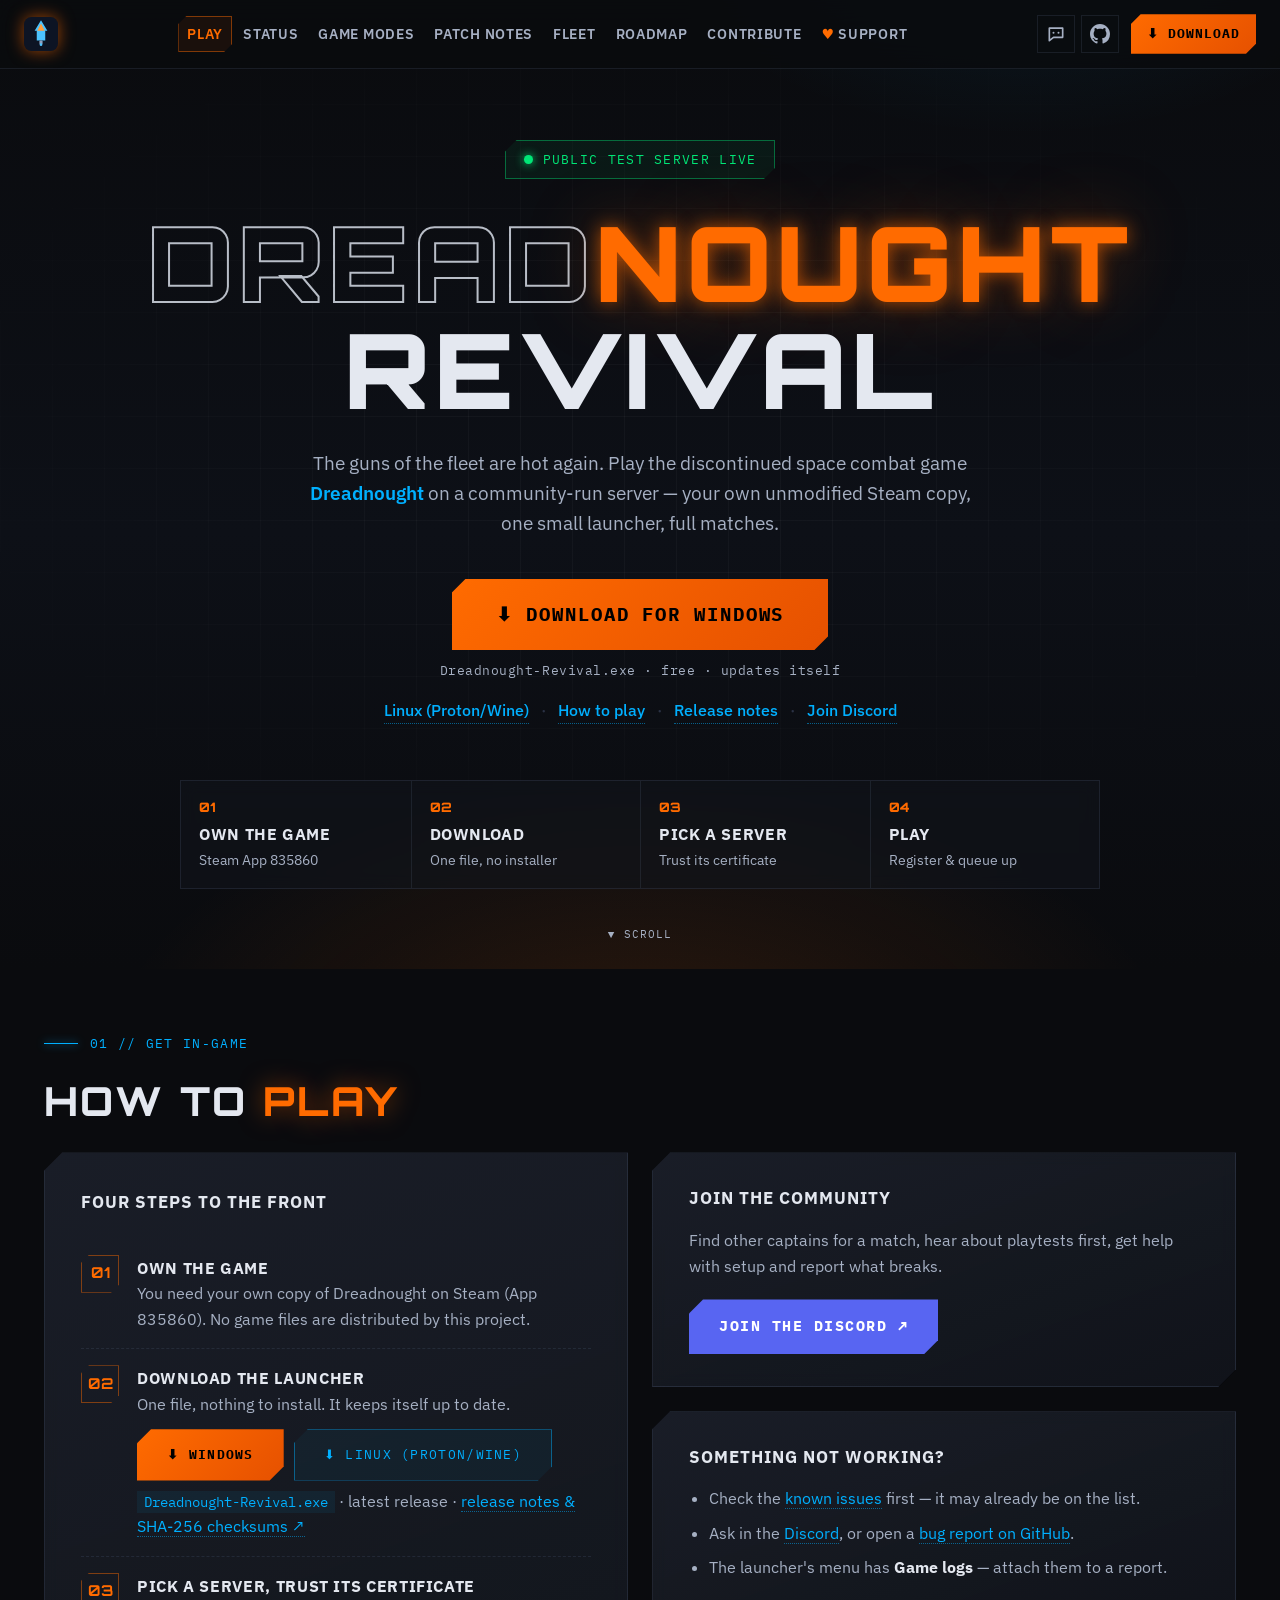
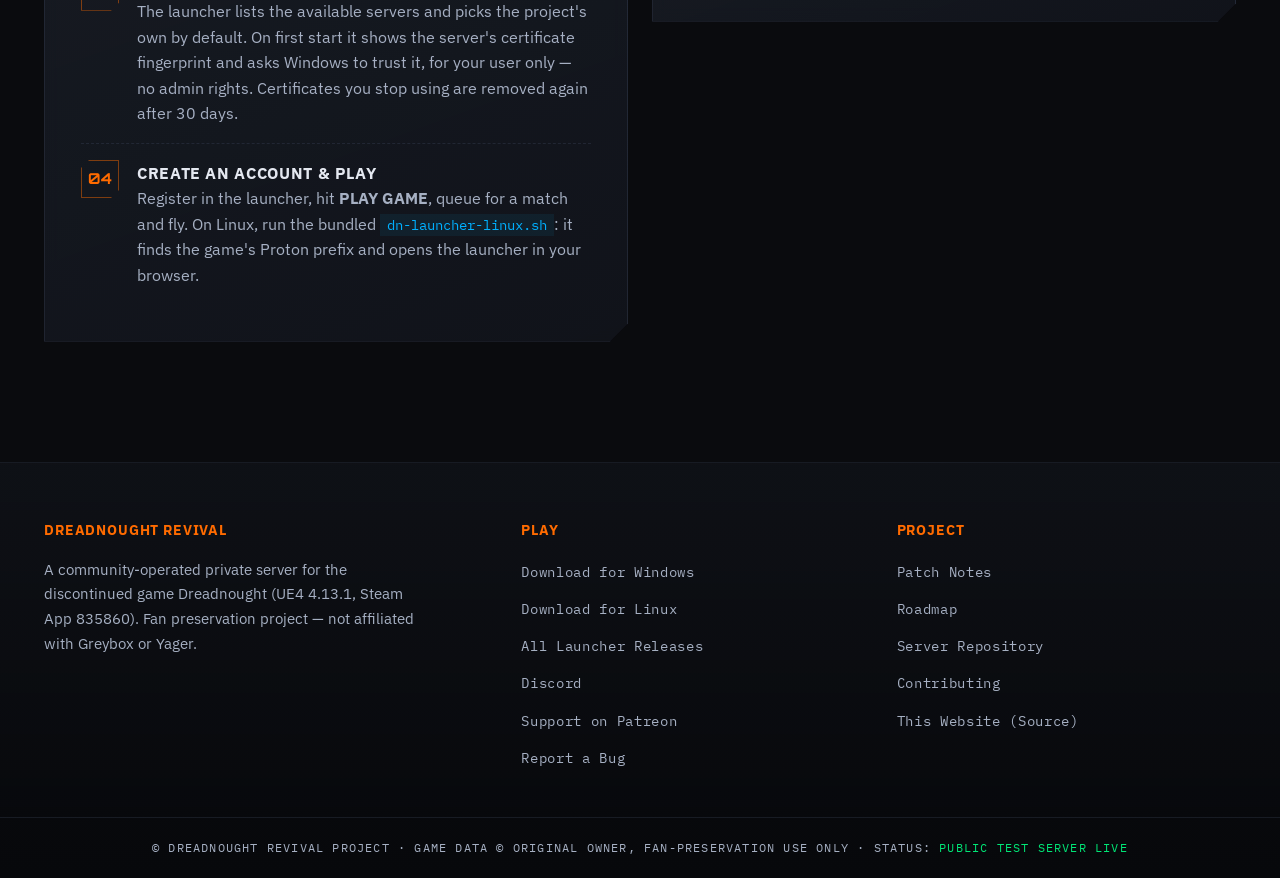
==== index.html @ bfae4d42 "discord.gg/dreadnought; support tab with the patreon link - every discord link (header, hero, play, " ====
<!DOCTYPE html>
<html lang="en">
<head>
<meta charset="UTF-8">
<meta name="viewport" content="width=device-width, initial-scale=1.0">
<title>DREADNOUGHT REVIVAL — Community Private Server</title>
<meta name="description" content="A community-operated private server reviving Dreadnought (UE4, Steam 835860). Unmodified client, emulated backend, full matches in six game modes.">
<meta property="og:title" content="Dreadnought Revival — Community Private Server">
<meta property="og:description" content="Play the discontinued space-combat game Dreadnought again on a community-run private server. Unmodified client, server-side emulation, one launcher.">
<meta property="og:type" content="website">
<meta property="og:image" content="assets/og-image.png">
<meta name="twitter:card" content="summary_large_image">
<link rel="icon" type="image/svg+xml" href="assets/favicon.svg">
<link rel="preconnect" href="https://fonts.googleapis.com">
<link rel="preconnect" href="https://fonts.gstatic.com" crossorigin>
<link href="https://fonts.googleapis.com/css2?family=Orbitron:wght@700;800;900&amp;family=IBM+Plex+Sans:ital,wght@0,400;0,500;0,600;0,700;1,400&amp;family=IBM+Plex+Mono:wght@400;500;600&amp;display=swap" rel="stylesheet">
<link rel="stylesheet" href="styles.css">
<noscript>
<style>
  #panels section[hidden]{display:block}
  .reveal{opacity:1;transform:none}
</style>
</noscript>
</head>
<body>
<a class="skip-link" href="#main">Skip to content</a>
<div class="glow-orb a" aria-hidden="true"></div>
<div class="glow-orb b" aria-hidden="true"></div>

<header id="site-header">
  <nav class="nav" aria-label="Primary">
    <a class="brand" href="#top">
      <img src="assets/logo.svg" alt="Dreadnought Revival logo">
      <span>DREAD<em>NOUGHT</em> // REVIVAL</span>
    </a>
    <button class="burger" id="burger" type="button" aria-label="Toggle menu" aria-expanded="false" aria-controls="nav-links"><span class="burger-ico" aria-hidden="true">☰</span> Menu</button>
    <ul class="nav-links" id="nav-links" role="tablist" aria-label="Site sections">
      <li role="presentation"><button class="tab" type="button" role="tab" id="tab-play" data-panel="play" aria-controls="play" aria-selected="true">Play</button></li>
      <li role="presentation"><button class="tab" type="button" role="tab" id="tab-status" data-panel="status" aria-controls="status" aria-selected="false" tabindex="-1">Status</button></li>
      <li role="presentation"><button class="tab" type="button" role="tab" id="tab-modes" data-panel="modes" aria-controls="modes" aria-selected="false" tabindex="-1">Game Modes</button></li>
      <li role="presentation"><button class="tab" type="button" role="tab" id="tab-patch-notes" data-panel="patch-notes" aria-controls="patch-notes" aria-selected="false" tabindex="-1">Patch Notes</button></li>
      <li role="presentation"><button class="tab" type="button" role="tab" id="tab-gallery" data-panel="gallery" aria-controls="gallery" aria-selected="false" tabindex="-1">Fleet</button></li>
      <li role="presentation"><button class="tab" type="button" role="tab" id="tab-roadmap" data-panel="roadmap" aria-controls="roadmap" aria-selected="false" tabindex="-1">Roadmap</button></li>
      <li role="presentation"><button class="tab" type="button" role="tab" id="tab-contribute" data-panel="contribute" aria-controls="contribute" aria-selected="false" tabindex="-1">Contribute</button></li>
      <li role="presentation"><button class="tab tab-support" type="button" role="tab" id="tab-support" data-panel="support" aria-controls="support" aria-selected="false" tabindex="-1"><span aria-hidden="true">♥</span> Support</button></li>
    </ul>
    <div class="nav-actions">
      <a class="nav-icon" href="https://discord.gg/dreadnought" target="_blank" rel="noopener" aria-label="Join the Discord" title="Discord"><svg viewBox="0 0 24 24" width="20" height="20" aria-hidden="true" focusable="false"><path fill="none" stroke="currentColor" stroke-width="2" stroke-linejoin="round" d="M4 5h16v11H9l-5 4z"/><circle cx="9" cy="10.5" r="1.2" fill="currentColor"/><circle cx="15" cy="10.5" r="1.2" fill="currentColor"/></svg></a>
      <a class="nav-icon" href="https://github.com/Dreadnought-Revival" target="_blank" rel="noopener" aria-label="GitHub organization" title="GitHub"><svg viewBox="0 0 16 16" width="20" height="20" aria-hidden="true" focusable="false"><path fill="currentColor" d="M8 0C3.58 0 0 3.58 0 8c0 3.54 2.29 6.53 5.47 7.59.4.07.55-.17.55-.38 0-.19-.01-.82-.01-1.49-2.01.37-2.53-.49-2.69-.94-.09-.23-.48-.94-.82-1.13-.28-.15-.68-.52-.01-.53.63-.01 1.08.58 1.23.82.72 1.21 1.87.87 2.33.66.07-.52.28-.87.51-1.07-1.78-.2-3.64-.89-3.64-3.95 0-.87.31-1.59.82-2.15-.08-.2-.36-1.02.08-2.12 0 0 .67-.21 2.2.82.64-.18 1.32-.27 2-.27.68 0 1.36.09 2 .27 1.53-1.04 2.2-.82 2.2-.82.44 1.1.16 1.92.08 2.12.51.56.82 1.27.82 2.15 0 3.07-1.87 3.75-3.65 3.95.29.25.54.73.54 1.48 0 1.07-.01 1.93-.01 2.2 0 .21.15.46.55.38A8.013 8.013 0 0016 8c0-4.42-3.58-8-8-8z"/></svg></a>
      <a class="nav-cta" href="https://github.com/Dreadnought-Revival/Dreadnought-Revival-Launcher/releases/latest/download/Dreadnought-Revival.exe">⬇ Download</a>
    </div>
  </nav>
</header>

<main id="main">

  <!-- ============ HERO ============ -->
  <section class="hero" id="top">
    <div class="hero-bg" aria-hidden="true"></div>
    <img class="hero-ship" src="assets/market-images/UI_DreadnoughtM_Morningstar.png" alt="" aria-hidden="true">
    <div class="status-badge online" id="status-badge"><span class="pulse-dot" aria-hidden="true"></span> <span id="status-text">Public Test Server Live</span></div>
    <h1><span class="hollow">DREAD</span><span class="amber">NOUGHT</span><br>REVIVAL</h1>
    <p class="tagline">The guns of the fleet are hot again. Play the discontinued space combat game <b>Dreadnought</b> on a community-run server — your own unmodified Steam copy, one small launcher, full matches.</p>
    <div class="hero-cta">
      <a class="btn btn-primary btn-xl" href="https://github.com/Dreadnought-Revival/Dreadnought-Revival-Launcher/releases/latest/download/Dreadnought-Revival.exe">⬇ Download for Windows</a>
      <p class="hero-cta-meta">Dreadnought-Revival.exe · free · updates itself</p>
      <p class="hero-links">
        <a href="https://github.com/Dreadnought-Revival/Dreadnought-Revival-Launcher/releases/latest/download/Dreadnought-Revival-linux.tar.gz">Linux (Proton/Wine)</a><span aria-hidden="true">·</span>
        <a href="#play">How to play</a><span aria-hidden="true">·</span>
        <a href="https://github.com/Dreadnought-Revival/Dreadnought-Revival-Launcher/releases/latest" target="_blank" rel="noopener">Release notes</a><span aria-hidden="true">·</span>
        <a href="https://discord.gg/dreadnought" target="_blank" rel="noopener">Join Discord</a>
      </p>
    </div>
    <ol class="hero-steps" aria-label="How to get in-game">
      <li><a href="#play"><span class="n">01</span><span class="t">Own the game</span><span class="d">Steam App 835860</span></a></li>
      <li><a href="#play"><span class="n">02</span><span class="t">Download</span><span class="d">One file, no installer</span></a></li>
      <li><a href="#play"><span class="n">03</span><span class="t">Pick a server</span><span class="d">Trust its certificate</span></a></li>
      <li><a href="#play"><span class="n">04</span><span class="t">Play</span><span class="d">Register &amp; queue up</span></a></li>
    </ol>
    <div class="scroll-hint" aria-hidden="true">▼ SCROLL</div>
  </section>

  <div id="panels">

  <!-- ============ GET IN-GAME ============ -->
  <section id="play" role="tabpanel" aria-labelledby="tab-play">
    <p class="sec-tag reveal">01 // Get In-Game</p>
    <h2 class="reveal">How to <em>Play</em></h2>
    <div class="community-grid">
      <div class="panel steps reveal">
        <h3>Four Steps to the Front</h3>
        <div class="step">
          <div class="n">01</div>
          <div><h4>Own the game</h4><p>You need your own copy of Dreadnought on Steam (App 835860). No game files are distributed by this project.</p></div>
        </div>
        <div class="step">
          <div class="n">02</div>
          <div><h4>Download the launcher</h4>
            <p>One file, nothing to install. It keeps itself up to date.</p>
            <div class="dl-row">
              <a class="btn btn-primary" href="https://github.com/Dreadnought-Revival/Dreadnought-Revival-Launcher/releases/latest/download/Dreadnought-Revival.exe">⬇ Windows</a>
              <a class="btn btn-ghost" href="https://github.com/Dreadnought-Revival/Dreadnought-Revival-Launcher/releases/latest/download/Dreadnought-Revival-linux.tar.gz">⬇ Linux (Proton/Wine)</a>
            </div>
            <p class="dl-meta"><code>Dreadnought-Revival.exe</code> · latest release · <a href="https://github.com/Dreadnought-Revival/Dreadnought-Revival-Launcher/releases/latest" target="_blank" rel="noopener">release notes &amp; SHA-256 checksums ↗</a></p>
          </div>
        </div>
        <div class="step">
          <div class="n">03</div>
          <div><h4>Pick a server, trust its certificate</h4><p>The launcher lists the available servers and picks the project's own by default. On first start it shows the server's certificate fingerprint and asks Windows to trust it, for your user only — no admin rights. Certificates you stop using are removed again after 30 days.</p></div>
        </div>
        <div class="step">
          <div class="n">04</div>
          <div><h4>Create an account &amp; play</h4><p>Register in the launcher, hit <strong>PLAY GAME</strong>, queue for a match and fly. On Linux, run the bundled <code>dn-launcher-linux.sh</code>: it finds the game's Proton prefix and opens the launcher in your browser.</p></div>
        </div>
      </div>
      <div class="side-stack">
        <div class="panel discord-card reveal">
          <h3>Join the Community</h3>
          <p>Find other captains for a match, hear about playtests first, get help with setup and report what breaks.</p>
          <a class="btn btn-discord" href="https://discord.gg/dreadnought" target="_blank" rel="noopener">Join the Discord ↗</a>
        </div>
        <div class="panel help-card reveal">
          <h3>Something Not Working?</h3>
          <ul>
            <li>Check the <a href="#patch-notes">known issues</a> first — it may already be on the list.</li>
            <li>Ask in the <a href="https://discord.gg/dreadnought" target="_blank" rel="noopener">Discord</a>, or open a <a href="https://github.com/Dreadnought-Revival/Dreadnought-Revival-server/issues" target="_blank" rel="noopener">bug report on GitHub</a>.</li>
            <li>The launcher's menu has <strong>Game logs</strong> — attach them to a report.</li>
          </ul>
        </div>
      </div>
    </div>
  </section>

  <!-- ============ SERVER STATUS ============ -->
  <section id="status" role="tabpanel" aria-labelledby="tab-status" hidden>
    <p class="sec-tag reveal">02 // Server Status</p>
    <h2 class="reveal">What Works <em>Today</em></h2>
    <div class="status-stats reveal" aria-label="Project stats">
      <div><div class="num">7</div><div class="lbl">Backend Services</div></div>
      <div><div class="num">0</div><div class="lbl">Client Mods Required</div></div>
      <div><div class="num">6</div><div class="lbl">Game Modes Live</div></div>
      <div><div class="num">1</div><div class="lbl">Launcher Install</div></div>
    </div>
    <div class="briefing-grid">
      <div class="panel briefing-main reveal">
        <p><strong>Dreadnought</strong> was a massive-scale space combat game — dreadnoughts, cruisers and fighters clashing across open maps — shut down with its publisher. This project is a fan-led revival: a <strong>community-operated private server</strong> that runs the <strong>completely unmodified game client</strong> against our own backend.</p>
        <p>Everything is emulated server-side — login, hangar, inventory, market, tech tree, loadouts, contracts, career progression and matchmaking. The only thing a player installs is a <strong>replacement launcher</strong> that signs them into a server, trusts its certificate and starts the game. No game files are modified, and no game code or assets are distributed here.</p>
        <p>Matches are played on battle servers the backend starts on demand: the original game executable run headless under Wine, one process per match, on UDP 7777–7877. Anyone can run the whole stack and list their server in the launcher.</p>
        <div class="mono-line">&gt; objective: preserve a piece of online-game history — playable, forever.</div>
        <p class="disclaimer">Fan-run project, not affiliated with Greybox or Yager. Dreadnought and all related assets belong to their respective owners. You need your own copy of the game client (Steam App 835860).</p>
      </div>
      <div class="panel briefing-side reveal">
        <h3>Ship Systems Status</h3>
        <div class="kv"><span class="k">LOGIN / ACCOUNTS</span><span class="v ok">OPERATIONAL</span></div>
        <div class="kv"><span class="k">HANGAR &amp; FLEETS</span><span class="v ok">OPERATIONAL</span></div>
        <div class="kv"><span class="k">MARKET &amp; COSMETICS</span><span class="v ok">OPERATIONAL</span></div>
        <div class="kv"><span class="k">TECH TREE</span><span class="v ok">OPERATIONAL</span></div>
        <div class="kv"><span class="k">DAILY CONTRACTS</span><span class="v ok">OPERATIONAL</span></div>
        <div class="kv"><span class="k">MATCHMAKING</span><span class="v ok">OPERATIONAL</span></div>
        <div class="kv"><span class="k">MATCHES &amp; LOADOUTS</span><span class="v ok">OPERATIONAL</span></div>
        <div class="kv"><span class="k">SCORES &amp; VICTORY SCREEN</span><span class="v ok">OPERATIONAL</span></div>
        <div class="kv"><span class="k">MATCH REWARDS</span><span class="v wip">PROVISIONAL</span></div>
        <div class="kv"><span class="k">CAREER GOALS</span><span class="v wip">PROVISIONAL</span></div>
        <div class="kv"><span class="k">HAVOC (PvE)</span><span class="v wip">EXPERIMENTAL</span></div>
        <p class="kv-note">Provisional: the system works, but its numbers (reward amounts, goal targets, research and purchase costs) are placeholders until the original values are recovered.</p>
      </div>
    </div>
    <h3 class="modes-head reveal">Key Systems</h3>
    <div class="feature-grid">
      <article class="panel feature reveal">
        <div class="ico">◈</div>
        <h3>Emulated Backend</h3>
        <p>Seven Go services stand in for the original backend: a TLS gateway, accounts, profiles, the server browser, the matchmaking brain (hangar, market, tech tree, contracts, the game's own binary protocol) and the control plane that runs the battle servers.</p>
        <span class="tag">Live</span>
      </article>
      <article class="panel feature reveal">
        <div class="ico">⬡</div>
        <h3>Unmodified Client</h3>
        <p>Players run the original Steam build untouched. The launcher signs in, shows the server's certificate fingerprint before trusting it, and starts the game pointed at the chosen server.</p>
        <span class="tag">Live</span>
      </article>
      <article class="panel feature reveal">
        <div class="ico">⚙</div>
        <h3>Full Meta Layer</h3>
        <p>Hangar, fleets, inventory, the market with coatings, decals and emblems, the tech tree (research, then buy), ship and captain customisation, daily contracts, career goals, statistics and the daily login bonus.</p>
        <span class="tag">Live</span>
      </article>
      <article class="panel feature reveal">
        <div class="ico">✦</div>
        <h3>Complete Matches</h3>
        <p>Orbit drop, your own fitted loadout on any tier, bots in the Proving Grounds, live scores, the victory screen and a rewards page at the end. A server-side mod fills in what the original backend used to feed the battle server.</p>
        <span class="tag">Live</span>
      </article>
      <article class="panel feature reveal">
        <div class="ico">♜</div>
        <h3>Matchmaking That Fits</h3>
        <p>Matches size themselves to who is online: a lone player launches at once, players who are around land in the same match (up to ten by default).</p>
        <span class="tag">Live</span>
      </article>
      <article class="panel feature reveal">
        <div class="ico">⬢</div>
        <h3>Fair Play Checks</h3>
        <p>Battle servers measure ship speed and damage dealt on their own and compare them with what each match reports, so a tampered result is flagged for the operators.</p>
        <span class="tag cyan">New</span>
      </article>
    </div>
  </section>

  <!-- ============ GAME MODES ============ -->
  <section id="modes" role="tabpanel" aria-labelledby="tab-modes" hidden>
    <p class="sec-tag reveal">03 // Game Modes</p>
    <h2 class="reveal">Pick Your <em>Fight</em></h2>
    <p class="sec-lead reveal">Every mode below plays a full match on the public test server — orbit drop, your own fitted ships, scores and the victory screen. Matches size themselves to who is queued.</p>
    <ul class="mode-list">
      <li class="panel reveal"><b>Team Deathmatch</b><span>Start in fighters, unlock bigger ships as you score. Turbo TDM variant included.</span></li>
      <li class="panel reveal"><b>Team Elimination</b><span>Best of three rounds; a lost ship sends you back out in a fighter.</span></li>
      <li class="panel reveal"><b>Conquest</b><span>Capture points and claim territory, played by the original rules.</span></li>
      <li class="panel reveal"><b>Onslaught</b><span>Destroy the enemy command ship, with its abilities working.</span></li>
      <li class="panel reveal"><b>Ceres Awakens</b><span>Team fight over tech caches that buff their collector.</span></li>
      <li class="panel reveal"><b>Proving Grounds</b><span>Practice against bots, with your own loadout.</span></li>
      <li class="panel reveal exp"><b>Havoc <em>experimental</em></b><span>PvE wave defence, rebuilt from the game's own rules. Not on every server.</span></li>
    </ul>
  </section>

  <!-- ============ PATCH NOTES ============ -->
  <section id="patch-notes" role="tabpanel" aria-labelledby="tab-patch-notes" hidden>
    <p class="sec-tag reveal">04 // Patch Notes</p>
    <h2 class="reveal">Patch <em>Notes</em></h2>
    <p class="sec-lead reveal">What plays differently after each server and launcher update. Newest first.</p>
    <aside class="panel known-issues reveal" aria-labelledby="known-issues-h">
      <h3 id="known-issues-h">Known Issues <span>// please report anything else</span></h3>
      <ul>
        <li><b>Placeholder numbers.</b> Match reward amounts, career goal targets and research/purchase costs are stand-ins until the original values are found.</li>
        <li><b>Havoc</b> (wave defence) is experimental and is not offered on every server.</li>
        <li><b>Custom games:</b> lobby rooms work, but starting a match from one is not built yet.</li>
        <li><b>Empty ship list after joining</b> happens on a small share of joins — leave and queue again.</li>
      </ul>
      <p>Found something else? Tell us in the <a href="https://discord.gg/dreadnought" target="_blank" rel="noopener">Discord</a> or open a <a href="https://github.com/Dreadnought-Revival/Dreadnought-Revival-server/issues" target="_blank" rel="noopener">GitHub issue</a>.</p>
    </aside>
    <div id="patch-notes-list" class="patch-notes">
      <p class="patch-fallback reveal">Loading patch notes…</p>
    </div>
    <noscript><p class="patch-fallback">Patch notes require JavaScript — or read the commit history directly on GitHub.</p></noscript>
  </section>

  <!-- ============ FLEET GALLERY ============ -->
  <section id="gallery" role="tabpanel" aria-labelledby="tab-gallery" hidden>
    <p class="sec-tag reveal">05 // Fleet Gallery</p>
    <h2 class="reveal">Ships of the <em>Line</em></h2>
    <p class="sec-lead reveal">Real in-game ship art from the project's extracted game data — 31 hulls across five classes. Click any ship to inspect it.</p>
      <h3 class="gallery-group">DREADNOUGHTS <span class="cnt">// CAPITALS OF THE LINE · 6 HULLS</span></h3>
      <div class="gallery-grid">
      <figure class="panel ship-card reveal" data-name="Morningstar" data-cls="Dreadnought · T5" tabindex="0" role="button" aria-label="Inspect Morningstar dreadnought">
        <img src="assets/market-images/UI_DreadnoughtM_Morningstar.png" alt="Dreadnought-class ship Morningstar" loading="lazy">
        <figcaption class="meta"><span class="name">Morningstar</span><span class="cls dread">Dreadnought</span></figcaption>
      </figure>
      <figure class="panel ship-card reveal" data-name="Leviathan" data-cls="Dreadnought · Legendary" tabindex="0" role="button" aria-label="Inspect Leviathan dreadnought">
        <img src="assets/market-images/UI_DreadnoughtL_Leviathan.png" alt="Dreadnought-class ship Leviathan" loading="lazy">
        <figcaption class="meta"><span class="name">Leviathan</span><span class="cls dread">Dreadnought</span></figcaption>
      </figure>
      <figure class="panel ship-card reveal" data-name="Trident" data-cls="Dreadnought · Heavy" tabindex="0" role="button" aria-label="Inspect Trident dreadnought">
        <img src="assets/market-images/UI_DreadnoughtH_Trident.png" alt="Dreadnought-class ship Trident" loading="lazy">
        <figcaption class="meta"><span class="name">Trident</span><span class="cls dread">Dreadnought</span></figcaption>
      </figure>
      <figure class="panel ship-card reveal" data-name="Dragon" data-cls="Dreadnought · Legendary" tabindex="0" role="button" aria-label="Inspect Dragon dreadnought">
        <img src="assets/market-images/UI_DreadnoughtL_Dragon.png" alt="Dreadnought-class ship Dragon" loading="lazy">
        <figcaption class="meta"><span class="name">Dragon</span><span class="cls dread">Dreadnought</span></figcaption>
      </figure>
      <figure class="panel ship-card reveal" data-name="Mad King" data-cls="Dreadnought · Legendary" tabindex="0" role="button" aria-label="Inspect Mad King dreadnought">
        <img src="assets/market-images/UI_DreadnoughtL_MadKing.png" alt="Dreadnought-class ship Mad King" loading="lazy">
        <figcaption class="meta"><span class="name">Mad King</span><span class="cls dread">Dreadnought</span></figcaption>
      </figure>
      <figure class="panel ship-card reveal" data-name="Zilant" data-cls="Dreadnought · Medium" tabindex="0" role="button" aria-label="Inspect Zilant dreadnought">
        <img src="assets/market-images/UI_DreadnoughtM_Zilant.png" alt="Dreadnought-class ship Zilant" loading="lazy">
        <figcaption class="meta"><span class="name">Zilant</span><span class="cls dread">Dreadnought</span></figcaption>
      </figure>
      </div>
      <h3 class="gallery-group">ASSAULT <span class="cnt">// BRAWLERS &amp; BOARDERS · 7 HULLS</span></h3>
      <div class="gallery-grid">
      <figure class="panel ship-card reveal" data-name="Huscarl" data-cls="Assault · Heavy" tabindex="0" role="button" aria-label="Inspect Huscarl assault">
        <img src="assets/market-images/UI_AssaultH_Huscarl.png" alt="Assault-class ship Huscarl" loading="lazy">
        <figcaption class="meta"><span class="name">Huscarl</span><span class="cls">Assault</span></figcaption>
      </figure>
      <figure class="panel ship-card reveal" data-name="Marzanna" data-cls="Assault · Heavy" tabindex="0" role="button" aria-label="Inspect Marzanna assault">
        <img src="assets/market-images/UI_AssaultH_Marzanna.png" alt="Assault-class ship Marzanna" loading="lazy">
        <figcaption class="meta"><span class="name">Marzanna</span><span class="cls">Assault</span></figcaption>
      </figure>
      <figure class="panel ship-card reveal" data-name="Daggertooth" data-cls="Assault · Legendary" tabindex="0" role="button" aria-label="Inspect Daggertooth assault">
        <img src="assets/market-images/UI_AssaultL_Daggertooth.png" alt="Assault-class ship Daggertooth" loading="lazy">
        <figcaption class="meta"><span class="name">Daggertooth</span><span class="cls">Assault</span></figcaption>
      </figure>
      <figure class="panel ship-card reveal" data-name="Fenrir" data-cls="Assault · Legendary" tabindex="0" role="button" aria-label="Inspect Fenrir assault">
        <img src="assets/market-images/UI_AssaultL_Fenrir.png" alt="Assault-class ship Fenrir" loading="lazy">
        <figcaption class="meta"><span class="name">Fenrir</span><span class="cls">Assault</span></figcaption>
      </figure>
      <figure class="panel ship-card reveal" data-name="Autumn" data-cls="Assault · Medium" tabindex="0" role="button" aria-label="Inspect Autumn assault">
        <img src="assets/market-images/UI_AssaultM_Autumn.png" alt="Assault-class ship Autumn" loading="lazy">
        <figcaption class="meta"><span class="name">Autumn</span><span class="cls">Assault</span></figcaption>
      </figure>
      <figure class="panel ship-card reveal" data-name="Hammerhead" data-cls="Assault · Medium" tabindex="0" role="button" aria-label="Inspect Hammerhead assault">
        <img src="assets/market-images/UI_AssaultM_Hammerhead.png" alt="Assault-class ship Hammerhead" loading="lazy">
        <figcaption class="meta"><span class="name">Hammerhead</span><span class="cls">Assault</span></figcaption>
      </figure>
      <figure class="panel ship-card reveal" data-name="Troy" data-cls="Assault · Medium" tabindex="0" role="button" aria-label="Inspect Troy assault">
        <img src="assets/market-images/UI_AssaultM_Troy.png" alt="Assault-class ship Troy" loading="lazy">
        <figcaption class="meta"><span class="name">Troy</span><span class="cls">Assault</span></figcaption>
      </figure>
      </div>
      <h3 class="gallery-group">SCOUT <span class="cnt">// EYES OF THE FLEET · 5 HULLS</span></h3>
      <div class="gallery-grid">
      <figure class="panel ship-card reveal" data-name="Demeter" data-cls="Scout · Heavy" tabindex="0" role="button" aria-label="Inspect Demeter scout">
        <img src="assets/market-images/UI_ScoutH_Demeter.png" alt="Scout-class ship Demeter" loading="lazy">
        <figcaption class="meta"><span class="name">Demeter</span><span class="cls">Scout</span></figcaption>
      </figure>
      <figure class="panel ship-card reveal" data-name="Hermes" data-cls="Scout · Legendary" tabindex="0" role="button" aria-label="Inspect Hermes scout">
        <img src="assets/market-images/UI_ScoutL_Hermes.png" alt="Scout-class ship Hermes" loading="lazy">
        <figcaption class="meta"><span class="name">Hermes</span><span class="cls">Scout</span></figcaption>
      </figure>
      <figure class="panel ship-card reveal" data-name="Viper" data-cls="Scout · Legendary" tabindex="0" role="button" aria-label="Inspect Viper scout">
        <img src="assets/market-images/UI_ScoutL_Viper.png" alt="Scout-class ship Viper" loading="lazy">
        <figcaption class="meta"><span class="name">Viper</span><span class="cls">Scout</span></figcaption>
      </figure>
      <figure class="panel ship-card reveal" data-name="Outis" data-cls="Scout · Medium" tabindex="0" role="button" aria-label="Inspect Outis scout">
        <img src="assets/market-images/UI_ScoutM_Outis.png" alt="Scout-class ship Outis" loading="lazy">
        <figcaption class="meta"><span class="name">Outis</span><span class="cls">Scout</span></figcaption>
      </figure>
      <figure class="panel ship-card reveal" data-name="Phoenix" data-cls="Scout · Medium" tabindex="0" role="button" aria-label="Inspect Phoenix scout">
        <img src="assets/market-images/UI_ScoutM_Phoenix.png" alt="Scout-class ship Phoenix" loading="lazy">
        <figcaption class="meta"><span class="name">Phoenix</span><span class="cls">Scout</span></figcaption>
      </figure>
      </div>
      <h3 class="gallery-group">SNIPER <span class="cnt">// LONG-RANGE GUNS · 6 HULLS</span></h3>
      <div class="gallery-grid">
      <figure class="panel ship-card reveal" data-name="Kore" data-cls="Sniper · Heavy" tabindex="0" role="button" aria-label="Inspect Kore sniper">
        <img src="assets/market-images/UI_SniperH_Kore.png" alt="Sniper-class ship Kore" loading="lazy">
        <figcaption class="meta"><span class="name">Kore</span><span class="cls">Sniper</span></figcaption>
      </figure>
      <figure class="panel ship-card reveal" data-name="Tunmen" data-cls="Sniper · Heavy" tabindex="0" role="button" aria-label="Inspect Tunmen sniper">
        <img src="assets/market-images/UI_SniperH_Tunmen.png" alt="Sniper-class ship Tunmen" loading="lazy">
        <figcaption class="meta"><span class="name">Tunmen</span><span class="cls">Sniper</span></figcaption>
      </figure>
      <figure class="panel ship-card reveal" data-name="Hasta" data-cls="Sniper · Legendary" tabindex="0" role="button" aria-label="Inspect Hasta sniper">
        <img src="assets/market-images/UI_SniperL_Hasta.png" alt="Sniper-class ship Hasta" loading="lazy">
        <figcaption class="meta"><span class="name">Hasta</span><span class="cls">Sniper</span></figcaption>
      </figure>
      <figure class="panel ship-card reveal" data-name="Silesia" data-cls="Sniper · Legendary" tabindex="0" role="button" aria-label="Inspect Silesia sniper">
        <img src="assets/market-images/UI_SniperL_Silesia.png" alt="Sniper-class ship Silesia" loading="lazy">
        <figcaption class="meta"><span class="name">Silesia</span><span class="cls">Sniper</span></figcaption>
      </figure>
      <figure class="panel ship-card reveal" data-name="Artemis" data-cls="Sniper · Medium" tabindex="0" role="button" aria-label="Inspect Artemis sniper">
        <img src="assets/market-images/UI_SniperM_Artemis.png" alt="Sniper-class ship Artemis" loading="lazy">
        <figcaption class="meta"><span class="name">Artemis</span><span class="cls">Sniper</span></figcaption>
      </figure>
      <figure class="panel ship-card reveal" data-name="Junker" data-cls="Sniper · Medium" tabindex="0" role="button" aria-label="Inspect Junker sniper">
        <img src="assets/market-images/UI_SniperM_Junker.png" alt="Sniper-class ship Junker" loading="lazy">
        <figcaption class="meta"><span class="name">Junker</span><span class="cls">Sniper</span></figcaption>
      </figure>
      </div>
      <h3 class="gallery-group">SUPPORT <span class="cnt">// LOGISTICS &amp; REPAIR · 7 HULLS</span></h3>
      <div class="gallery-grid">
      <figure class="panel ship-card reveal" data-name="Indrik" data-cls="Support · Heavy" tabindex="0" role="button" aria-label="Inspect Indrik support">
        <img src="assets/market-images/UI_SupportH_Indrik.png" alt="Support-class ship Indrik" loading="lazy">
        <figcaption class="meta"><span class="name">Indrik</span><span class="cls">Support</span></figcaption>
      </figure>
      <figure class="panel ship-card reveal" data-name="Kali" data-cls="Support · Heavy" tabindex="0" role="button" aria-label="Inspect Kali support">
        <img src="assets/market-images/UI_SupportH_Kali.png" alt="Support-class ship Kali" loading="lazy">
        <figcaption class="meta"><span class="name">Kali</span><span class="cls">Support</span></figcaption>
      </figure>
      <figure class="panel ship-card reveal" data-name="Hactar" data-cls="Support · Legendary" tabindex="0" role="button" aria-label="Inspect Hactar support">
        <img src="assets/market-images/UI_SupportL_Hactar.png" alt="Support-class ship Hactar" loading="lazy">
        <figcaption class="meta"><span class="name">Hactar</span><span class="cls">Support</span></figcaption>
      </figure>
      <figure class="panel ship-card reveal" data-name="Marauder" data-cls="Support · Legendary" tabindex="0" role="button" aria-label="Inspect Marauder support">
        <img src="assets/market-images/UI_SupportL_Marauder.png" alt="Support-class ship Marauder" loading="lazy">
        <figcaption class="meta"><span class="name">Marauder</span><span class="cls">Support</span></figcaption>
      </figure>
      <figure class="panel ship-card reveal" data-name="Strix" data-cls="Support · Legendary" tabindex="0" role="button" aria-label="Inspect Strix support">
        <img src="assets/market-images/UI_SupportL_Strix.png" alt="Support-class ship Strix" loading="lazy">
        <figcaption class="meta"><span class="name">Strix</span><span class="cls">Support</span></figcaption>
      </figure>
      <figure class="panel ship-card reveal" data-name="Akkoro" data-cls="Support · Medium" tabindex="0" role="button" aria-label="Inspect Akkoro support">
        <img src="assets/market-images/UI_SupportM_Akkoro.png" alt="Support-class ship Akkoro" loading="lazy">
        <figcaption class="meta"><span class="name">Akkoro</span><span class="cls">Support</span></figcaption>
      </figure>
      <figure class="panel ship-card reveal" data-name="Nereid" data-cls="Support · Medium" tabindex="0" role="button" aria-label="Inspect Nereid support">
        <img src="assets/market-images/UI_SupportM_Nereid.png" alt="Support-class ship Nereid" loading="lazy">
        <figcaption class="meta"><span class="name">Nereid</span><span class="cls">Support</span></figcaption>
      </figure>
      </div>

    <p class="gallery-note">// Artwork: extracted from the game's own UI assets — fan-preservation use only. Click a card for full view.</p>
  </section>

  <!-- ============ MISSION TIMELINE ============ -->
  <section id="roadmap" role="tabpanel" aria-labelledby="tab-roadmap" hidden>
    <p class="sec-tag reveal">06 // Mission Timeline</p>
    <h2 class="reveal">The Road <em>Back to War</em></h2>
    <div class="timeline">
      <div class="milestone done reveal">
        <div class="phase">Phase 01 — Complete</div>
        <h3>Client Reverse Engineering</h3>
        <p>Hooked and decoded the UE4 client's binary protocol, catalog and session flows — building on the original Dreadnought Revival Patch SDK. Every server payload is traceable to the client's own tables.</p>
      </div>
      <div class="milestone done reveal">
        <div class="phase">Phase 02 — Complete</div>
        <h3>Backend Emulation</h3>
        <p>Seven Go microservices reimplement the Greybox/Yager backend: registration, profiles, inventory, market, fleets, matchmaking and the Firmament social socket.</p>
      </div>
      <div class="milestone done reveal">
        <div class="phase">Phase 03 — Complete</div>
        <h3>Replacement Launcher</h3>
        <p>Dreadnought-Revival.exe (Windows, WebView2) plus a Linux/Proton script: sign-in, a server list to pick from, certificate install without admin rights, news tiles, versioned releases with one-click self-update, and Play into the unmodified game.</p>
      </div>
      <div class="milestone done reveal">
        <div class="phase">Phase 04 — Complete</div>
        <h3>Dedicated Battle Servers</h3>
        <p>dn-dedicated starts a headless Wine battle server per match from a UDP port pool (7777–7877), waits until it is ready, and cleans up idle ones. The battle-server mod supplies what the host never received: player loadouts, scoring, bots and the end-of-match screens.</p>
      </div>
      <div class="milestone active reveal">
        <div class="phase">Phase 05 — In Progress</div>
        <h3>Public Playtests</h3>
        <p>Full matches in Team Deathmatch, Team Elimination, Conquest, Onslaught, Ceres Awakens and the Proving Grounds, with scores, rewards, contracts, ship XP and fair-play checks. Havoc and custom games are still being built.</p>
      </div>
      <div class="milestone reveal">
        <div class="phase">Phase 06 — Queued</div>
        <h3>The Original Numbers</h3>
        <p>Replace the placeholder values with the real ones — match reward tables, career goals, research and purchase costs — from archives, wiki snapshots and gameplay footage. If you have screenshots or videos of these screens, they help.</p>
      </div>
    </div>
  </section>

  <!-- ============ CONTRIBUTE ============ -->
  <section id="contribute" role="tabpanel" aria-labelledby="tab-contribute" hidden>
    <p class="sec-tag reveal">07 // Contribute</p>
    <h2 class="reveal">Developers &amp; <em>Operators</em></h2>
    <div class="community-grid">
      <div class="panel contribute reveal">
        <h3>Help Build It</h3>
        <p>This is a server for a client we cannot change — <strong>never invent data</strong>: everything the server sends must be traceable to the client's own tables or binary. Read the client's parsers before forming a theory.</p>
        <ul>
          <li>Read the <a href="https://github.com/Dreadnought-Revival/Dreadnought-Revival-server/blob/main/CONTRIBUTING.md" target="_blank" rel="noopener">contributing guide</a> and the client-data docs in the <a href="https://github.com/Dreadnought-Revival/Dreadnought-Revival-server" target="_blank" rel="noopener">server repository</a>.</li>
          <li>It's a Go workspace (Go 1.24+) of independent modules — build and test inside each one: <code>cd mmogbrain &amp;&amp; go test ./...</code>.</li>
          <li>Run the stack locally: <code>bash scripts/setup.sh</code> then <code>bash scripts/start-services.sh</code>.</li>
          <li>Open issues for bugs, PRs for fixes — see open work in <a href="https://github.com/Dreadnought-Revival/Dreadnought-Revival-server/issues" target="_blank" rel="noopener">server issues</a>; site fixes go through <a href="https://github.com/Dreadnought-Revival/Dreadnought-Revival-Page/pulls" target="_blank" rel="noopener">pull requests on this repo</a>.</li>
          <li>Running a community server? List it in the launcher with a pull request to <a href="https://github.com/Dreadnought-Revival/Dreadnought-Revival-Launcher/blob/main/serverlist.yaml" target="_blank" rel="noopener">serverlist.yaml</a>.</li>
        </ul>
        <p>Testers and bug reporters keep the servers alive — every playtest report matters.</p>
        <div class="btn-row"><a class="btn btn-primary" href="https://github.com/Dreadnought-Revival" target="_blank" rel="noopener">Open the Organization ↗</a><a class="btn btn-ghost" href="https://discord.gg/dreadnought" target="_blank" rel="noopener">Discord ↗</a></div>
      </div>
      <div class="panel briefing-main reveal">
        <h3 class="panel-h">The Repositories</h3>
        <ul class="repo-cards">
          <li>
            <a href="https://github.com/Dreadnought-Revival/Dreadnought-Revival-server">Dreadnought-Revival-server</a>
            <span>backend services, battle-server mod, data and docs</span>
          </li>
          <li>
            <a href="https://github.com/Dreadnought-Revival/Dreadnought-Revival-Launcher">Dreadnought-Revival-Launcher</a>
            <span>the Windows launcher — the only thing a player installs</span>
          </li>
          <li>
            <a href="https://github.com/Dreadnought-Revival/Dreadnought-Revival-Page">Dreadnought-Revival-Page</a>
            <span>this website</span>
          </li>
        </ul>
        <p>Everything is open source. Run the whole stack yourself, then list your server in the launcher so players can pick it.</p>
      </div>
    </div>
  </section>

  <!-- ============ SUPPORT ============ -->
  <section id="support" role="tabpanel" aria-labelledby="tab-support" hidden>
    <p class="sec-tag reveal">08 // Support the Project</p>
    <h2 class="reveal">Keep the Fleet <em>Flying</em></h2>
    <p class="sec-lead reveal">Dreadnought Revival is a fan project built in spare time. If you'd like to help keep it going, you can back <strong>DARKACE39</strong>, who runs it, on Patreon.</p>
    <div class="community-grid">
      <div class="panel support-card reveal">
        <h3 class="panel-h">Become a Supporter</h3>
        <p>Every pledge helps the work continue. Supporting is optional: the launcher and the server code stay free and open source for everyone.</p>
        <a class="btn btn-patreon" href="https://www.patreon.com/cw/DARKACE39" target="_blank" rel="noopener">♥ Support on Patreon ↗</a>
      </div>
      <div class="panel help-card reveal">
        <h3>Other Ways to Help</h3>
        <ul>
          <li><b>Play and report.</b> Every playtest report helps — post it in the <a href="https://discord.gg/dreadnought" target="_blank" rel="noopener">Discord</a> or as a <a href="https://github.com/Dreadnought-Revival/Dreadnought-Revival-server/issues" target="_blank" rel="noopener">GitHub issue</a>.</li>
          <li><b>Dig up the original numbers.</b> Screenshots or videos of reward screens, career goals or tech-tree costs from the original game help replace the placeholder values.</li>
          <li><b>Contribute code</b> or run a community server — see <a href="#contribute">Contribute</a>.</li>
          <li><b>Spread the word</b> to old captains who miss the game.</li>
        </ul>
      </div>
    </div>
  </section>

  </div><!-- /panels -->

</main>

<!-- ============ FOOTER ============ -->
<footer>
  <div class="footer-inner">
    <div>
      <h4>Dreadnought Revival</h4>
      <p>A community-operated private server for the discontinued game Dreadnought (UE4 4.13.1, Steam App 835860). Fan preservation project — not affiliated with Greybox or Yager.</p>
    </div>
    <div>
      <h4>Play</h4>
      <ul>
        <li><a href="https://github.com/Dreadnought-Revival/Dreadnought-Revival-Launcher/releases/latest/download/Dreadnought-Revival.exe">Download for Windows</a></li>
        <li><a href="https://github.com/Dreadnought-Revival/Dreadnought-Revival-Launcher/releases/latest/download/Dreadnought-Revival-linux.tar.gz">Download for Linux</a></li>
        <li><a href="https://github.com/Dreadnought-Revival/Dreadnought-Revival-Launcher/releases" target="_blank" rel="noopener">All Launcher Releases</a></li>
        <li><a href="https://discord.gg/dreadnought" target="_blank" rel="noopener">Discord</a></li>
        <li><a href="https://www.patreon.com/cw/DARKACE39" target="_blank" rel="noopener">Support on Patreon</a></li>
        <li><a href="https://github.com/Dreadnought-Revival/Dreadnought-Revival-server/issues" target="_blank" rel="noopener">Report a Bug</a></li>
      </ul>
    </div>
    <div>
      <h4>Project</h4>
      <ul>
        <li><a href="#patch-notes">Patch Notes</a></li>
        <li><a href="#roadmap">Roadmap</a></li>
        <li><a href="https://github.com/Dreadnought-Revival/Dreadnought-Revival-server" target="_blank" rel="noopener">Server Repository</a></li>
        <li><a href="https://github.com/Dreadnought-Revival/Dreadnought-Revival-server/blob/main/CONTRIBUTING.md" target="_blank" rel="noopener">Contributing</a></li>
        <li><a href="https://github.com/Dreadnought-Revival/Dreadnought-Revival-Page" target="_blank" rel="noopener">This Website (Source)</a></li>
      </ul>
    </div>
  </div>
  <div class="footer-bottom">
    © DREADNOUGHT REVIVAL PROJECT · GAME DATA © ORIGINAL OWNER, FAN-PRESERVATION USE ONLY · STATUS: <b>PUBLIC TEST SERVER LIVE</b>
  </div>
</footer>

<!-- lightbox -->
<div class="lightbox" id="lightbox" role="dialog" aria-modal="true" aria-label="Ship detail view">
  <button class="close" id="lightbox-close" type="button">[ ESC ]</button>
  <figure>
    <img id="lightbox-img" src="" alt="">
    <figcaption><span id="lightbox-name"></span><span id="lightbox-cls"></span></figcaption>
  </figure>
</div>

<script src="app.js"></script>
</body>
</html>
---- styles.css ----
/* Dreadnought Revival — site styles
   Visual language ported from the old repo's vibe/gh-pages-1fc7b9 landing design:
   void background, amber/cyan accents, grid + scanline overlays.
   Type: Orbitron only for display sizes (hero title, section titles, brand,
   big numbers); IBM Plex Sans for text and small headings, IBM Plex Mono for
   labels. Rajdhani/Share Tech Mono and Orbitron at small sizes read poorly
   (2026-11 feedback), and wide letter-spacing is capped for the same reason.
   Clipped-corner panels, reveal-on-scroll. */

:root{
  --void:#0a0b0e;
  --charcoal:#12151c;
  --panel:#1f2430;
  --gunmetal:#2b3245;
  --line:rgba(120,140,180,.14);
  --line-bright:rgba(255,107,0,.45);
  --amber:#ff6b00;
  --amber-deep:#e65100;
  --amber-hi:#ff8f3d;
  --cyan:#00b0ff;
  --green:#00e676;
  --red:#ff4d4d;
  --text:#e4e8f0;
  --muted:#a6b0c3;
  --font-head:'Orbitron',sans-serif;
  --font-body:'IBM Plex Sans',system-ui,-apple-system,'Segoe UI',sans-serif;
  --font-mono:'IBM Plex Mono',ui-monospace,Consolas,monospace;
}
*{margin:0;padding:0;box-sizing:border-box}
html{scroll-behavior:smooth;scroll-padding-top:84px}
body{
  background:var(--void);
  color:var(--text);
  font-family:var(--font-body);
  font-size:16.5px;
  line-height:1.65;
  overflow-x:hidden;
}
::selection{background:var(--amber);color:#000}

/* ---------- overlays ---------- */
body::before{
  content:"";position:fixed;inset:0;z-index:1;pointer-events:none;
  background-image:
    linear-gradient(rgba(255,255,255,.025) 1px,transparent 1px),
    linear-gradient(90deg,rgba(255,255,255,.025) 1px,transparent 1px);
  background-size:44px 44px;
  mask-image:radial-gradient(ellipse 90% 70% at 50% 0%,#000 30%,transparent 100%);
}
body::after{
  content:"";position:fixed;inset:0;z-index:2;pointer-events:none;opacity:.5;
  background:repeating-linear-gradient(0deg,rgba(0,0,0,.14) 0 1px,transparent 1px 3px);
}
.glow-orb{position:fixed;border-radius:50%;filter:blur(120px);pointer-events:none;z-index:0}
.glow-orb.a{width:560px;height:560px;top:-180px;right:-120px;background:radial-gradient(circle,rgba(255,107,0,.16),transparent 65%)}
.glow-orb.b{width:480px;height:480px;top:40%;left:-200px;background:radial-gradient(circle,rgba(0,176,255,.10),transparent 65%)}

/* ---------- chrome ---------- */
.skip-link{position:absolute;left:-9999px;top:0;background:var(--amber);color:#000;padding:10px 18px;z-index:200;font-family:var(--font-mono)}
.skip-link:focus{left:12px;top:12px}

header{
  position:fixed;top:0;left:0;right:0;z-index:100;
  background:rgba(10,11,14,.82);backdrop-filter:blur(14px);
  border-bottom:1px solid var(--line);
  transition:box-shadow .3s;
}
header.scrolled{box-shadow:0 0 40px rgba(255,107,0,.12),0 8px 30px rgba(0,0,0,.6)}
.nav{
  max-width:1400px;margin:0 auto;padding:0 24px;height:68px;
  display:flex;align-items:center;justify-content:space-between;gap:16px;
}
.brand{display:flex;align-items:center;gap:12px;text-decoration:none;color:var(--text);flex:none;white-space:nowrap}
.brand img{width:34px;height:34px;filter:drop-shadow(0 0 8px rgba(255,107,0,.6))}
.brand span{font-family:var(--font-head);font-weight:800;font-size:15px;letter-spacing:.18em}
.brand span em{font-style:normal;color:var(--amber)}
.nav-links{display:flex;align-items:center;gap:2px;list-style:none}
.nav-links a,.nav-links button.tab{
  font-family:var(--font-body);font-weight:600;font-size:14px;letter-spacing:0.05em;text-transform:uppercase;
  color:var(--muted);text-decoration:none;padding:8px 8px;border:1px solid transparent;
  clip-path:polygon(8px 0,100% 0,100% calc(100% - 8px),calc(100% - 8px) 100%,0 100%,0 8px);
  transition:color .2s,border-color .2s,background .2s;
}
.nav-links a:hover,.nav-links button.tab:hover{color:var(--text)}
.nav-links a.active,.nav-links button.tab[aria-selected="true"]{color:var(--amber);border-color:var(--line-bright);background:rgba(255,107,0,.07)}
.nav-links button.tab{background:transparent;cursor:pointer}
.nav-cta{
  font-family:var(--font-mono);font-size:13px;letter-spacing:0.08em;text-transform:uppercase;
  color:#000;background:linear-gradient(135deg,var(--amber),var(--amber-deep));
  text-decoration:none;padding:9px 16px;font-weight:bold;
  clip-path:polygon(10px 0,100% 0,100% calc(100% - 10px),calc(100% - 10px) 100%,0 100%,0 10px);
  transition:box-shadow .2s,transform .2s;
}
.nav-cta:hover{box-shadow:0 0 22px rgba(255,107,0,.55);transform:translateY(-1px)}
.burger{display:none;align-items:center;gap:8px;background:none;border:1px solid var(--line-bright);color:var(--text);padding:8px 14px;cursor:pointer;font-family:var(--font-mono);font-size:13px;letter-spacing:0.1em;text-transform:uppercase}
.burger-ico{font-size:18px;line-height:1;color:var(--amber)}
.burger[aria-expanded="true"] .burger-ico{color:var(--cyan)}

main{position:relative;z-index:3}
section{max-width:1240px;margin:0 auto;padding:110px 24px 40px}
#panels{max-width:1240px;margin:0 auto;scroll-margin-top:84px}
#panels section{padding:64px 24px 40px}

/* ---------- shared section furniture ---------- */
.sec-tag{
  font-family:var(--font-mono);font-size:13px;letter-spacing:0.1em;text-transform:uppercase;
  color:var(--cyan);display:flex;align-items:center;gap:12px;margin-bottom:14px;
}
.sec-tag::before{content:"";width:34px;height:1px;background:var(--cyan);box-shadow:0 0 8px var(--cyan)}
h2{
  font-family:var(--font-head);font-weight:800;font-size:clamp(26px,4vw,40px);
  letter-spacing:.06em;text-transform:uppercase;margin-bottom:18px;
}
h2 em{font-style:normal;color:var(--amber);text-shadow:0 0 24px rgba(255,107,0,.5)}
.sec-lead{max-width:760px;color:var(--muted);font-size:17.5px;margin-bottom:44px}
.sec-lead strong{color:var(--text)}

.panel{
  background:linear-gradient(160deg,rgba(31,36,48,.75),rgba(18,21,28,.85));
  border:1px solid var(--line);
  clip-path:polygon(18px 0,100% 0,100% calc(100% - 18px),calc(100% - 18px) 100%,0 100%,0 18px);
  backdrop-filter:blur(8px);
}

/* ---------- hero ---------- */
.hero{
  min-height:100svh;max-width:none;display:flex;flex-direction:column;
  justify-content:center;align-items:center;text-align:center;
  padding:140px 24px 80px;position:relative;
}
.hero-bg{
  position:absolute;inset:0;z-index:-1;overflow:hidden;
  background:
    radial-gradient(ellipse 70% 50% at 50% 110%,rgba(255,107,0,.14),transparent 60%),
    radial-gradient(ellipse 50% 40% at 80% -10%,rgba(0,176,255,.10),transparent 60%),
    linear-gradient(180deg,#0a0b0e 0%,#0d1017 55%,#0a0b0e 100%);
}
.hero-bg::before{
  content:"";position:absolute;inset:0;
  background-image:linear-gradient(rgba(255,255,255,.03) 1px,transparent 1px),linear-gradient(90deg,rgba(255,255,255,.03) 1px,transparent 1px);
  background-size:52px 52px;
  mask-image:radial-gradient(ellipse 80% 70% at 50% 45%,#000 20%,transparent 75%);
  animation:gridrift 24s linear infinite;
}
@keyframes gridrift{to{background-position:52px 52px}}
.hero-ship{
  position:absolute;left:50%;bottom:6%;transform:translateX(-50%);
  width:min(880px,110vw);opacity:.5;pointer-events:none;
  mask-image:linear-gradient(180deg,transparent,#000 30%,#000 75%,transparent);
  filter:drop-shadow(0 0 60px rgba(255,107,0,.25));
}
.status-badge{
  display:inline-flex;align-items:center;gap:10px;
  font-family:var(--font-mono);font-size:13px;letter-spacing:0.1em;text-transform:uppercase;
  color:var(--green);border:1px solid rgba(0,230,118,.4);background:rgba(0,230,118,.06);
  padding:8px 18px;margin-bottom:30px;
  clip-path:polygon(12px 0,100% 0,100% calc(100% - 12px),calc(100% - 12px) 100%,0 100%,0 12px);
}
.status-badge.offline{color:var(--red);border-color:rgba(255,77,77,.4);background:rgba(255,77,77,.06)}
.status-badge.offline .pulse-dot{background:var(--red);box-shadow:0 0 10px var(--red)}
.pulse-dot{width:9px;height:9px;border-radius:50%;background:var(--green);box-shadow:0 0 10px var(--green);animation:pulse 1.6s ease-in-out infinite;flex:none}
@keyframes pulse{50%{opacity:.35;transform:scale(.8)}}
.hero h1{
  font-family:var(--font-head);font-weight:900;
  font-size:clamp(34px,9vw,104px);line-height:1.02;letter-spacing:.04em;
  text-transform:uppercase;
}
.hero h1 .amber{
  color:var(--amber);
  text-shadow:0 0 18px rgba(255,107,0,.65),0 0 70px rgba(255,107,0,.35);
}
.hero h1 .hollow{
  color:transparent;-webkit-text-stroke:2px rgba(215,221,232,.85);
}
.hero .tagline{
  font-family:var(--font-body);font-size:clamp(16px,2vw,19px);line-height:1.6;color:var(--muted);
  margin:26px 0 40px;max-width:680px;
}
.hero .tagline b{color:var(--cyan);font-weight:600}
.cta-row{display:flex;flex-wrap:wrap;gap:16px;justify-content:center}
.btn{
  font-family:var(--font-mono);font-size:15px;letter-spacing:0.1em;text-transform:uppercase;
  text-decoration:none;padding:15px 30px;cursor:pointer;border:none;position:relative;
  clip-path:polygon(14px 0,100% 0,100% calc(100% - 14px),calc(100% - 14px) 100%,0 100%,0 14px);
  transition:box-shadow .2s,transform .2s,background .2s;
}
.btn-primary{color:#000;font-weight:bold;background:linear-gradient(135deg,var(--amber),var(--amber-deep))}
.btn-primary:hover{box-shadow:0 0 34px rgba(255,107,0,.6);transform:translateY(-2px)}
.btn-ghost{color:var(--cyan);background:rgba(0,176,255,.05);box-shadow:inset 0 0 0 1px rgba(0,176,255,.45)}
.btn-ghost:hover{box-shadow:0 0 26px rgba(0,176,255,.4),inset 0 0 0 1px rgba(0,176,255,.8);transform:translateY(-2px)}
.btn-dim{color:var(--text);background:rgba(43,50,69,.5);box-shadow:inset 0 0 0 1px var(--line)}
.btn-dim:hover{box-shadow:0 0 22px rgba(139,149,169,.3),inset 0 0 0 1px rgba(139,149,169,.5);transform:translateY(-2px)}
.status-stats{
  display:inline-flex;flex-wrap:wrap;gap:0;margin:0 0 28px;border:1px solid var(--line);
  background:rgba(18,21,28,.6);backdrop-filter:blur(8px);
}
.status-stats>div{padding:18px 34px;border-right:1px solid var(--line)}
.status-stats>div:last-child{border-right:none}
.status-stats .num{font-family:var(--font-head);font-weight:800;font-size:26px;color:var(--amber)}
.status-stats .lbl{font-family:var(--font-mono);font-size:11px;letter-spacing:0.1em;text-transform:uppercase;color:var(--muted)}
.scroll-hint{
  position:absolute;bottom:26px;left:50%;transform:translateX(-50%);
  font-family:var(--font-mono);font-size:11px;letter-spacing:0.1em;color:var(--muted);
  animation:bob 2s ease-in-out infinite;
}
@keyframes bob{50%{transform:translate(-50%,8px)}}

/* ---------- briefing ---------- */
.briefing-grid{display:grid;grid-template-columns:1.4fr 1fr;gap:24px}
.briefing-main{padding:36px}
.briefing-main p{color:var(--muted);margin-bottom:16px;font-size:17.5px}
.briefing-main p strong{color:var(--text)}
.briefing-main .mono-line{
  font-family:var(--font-mono);font-size:14px;color:var(--cyan);
  border-left:3px solid var(--amber);padding:10px 16px;background:rgba(255,107,0,.05);margin-top:8px;
}
.briefing-side{padding:36px;display:flex;flex-direction:column;gap:0}
.briefing-side h3{font-family:var(--font-body);font-weight:700;font-size:15px;letter-spacing:0.06em;text-transform:uppercase;color:var(--amber);margin-bottom:14px}
.kv{display:flex;justify-content:space-between;gap:12px;padding:11px 0;border-bottom:1px dashed var(--line);font-size:15.5px}
.kv:last-child{border-bottom:none}
.kv .k{font-family:var(--font-mono);font-size:13px;color:var(--muted);letter-spacing:0.06em}
.kv .v{color:var(--text);text-align:right;font-weight:600}
.kv .v.ok{color:var(--green)}
.kv .v.wip{color:var(--amber)}

.repo-cards{list-style:none;padding:0;display:grid;gap:14px;grid-template-columns:repeat(auto-fit,minmax(240px,1fr));margin:10px 0 16px}
.repo-cards li{
  background:rgba(13,16,23,.7);border:1px solid var(--line);
  padding:14px 16px;display:flex;flex-direction:column;gap:4px;
  clip-path:polygon(10px 0,100% 0,100% calc(100% - 10px),calc(100% - 10px) 100%,0 100%,0 10px);
}
.repo-cards a{font-weight:700;text-transform:uppercase;letter-spacing:0.06em;font-size:.92rem;color:var(--cyan);text-decoration:none}
.repo-cards a:hover{color:#fff}
.repo-cards span{color:var(--muted);font-size:15px}

.disclaimer{
  color:var(--muted);font-size:15px;border-left:3px solid var(--cyan);
  padding:8px 14px;background:rgba(0,176,255,.05);
}

/* ---------- features ---------- */
.feature-grid{display:grid;grid-template-columns:repeat(auto-fit,minmax(300px,1fr));gap:20px}
.feature{
  padding:30px 28px;position:relative;overflow:hidden;
  transition:border-color .25s,box-shadow .25s,transform .25s;
}
.feature::before{
  content:"";position:absolute;top:0;left:0;width:100%;height:2px;
  background:linear-gradient(90deg,var(--amber),transparent 70%);
  opacity:0;transition:opacity .25s;
}
.feature:hover{border-color:var(--line-bright);box-shadow:0 0 34px rgba(255,107,0,.14),inset 0 0 24px rgba(255,107,0,.04);transform:translateY(-4px)}
.feature:hover::before{opacity:1}
.feature .ico{
  width:46px;height:46px;display:grid;place-items:center;margin-bottom:18px;
  border:1px solid var(--line-bright);color:var(--amber);font-family:var(--font-mono);font-size:20px;
  clip-path:polygon(10px 0,100% 0,100% calc(100% - 10px),calc(100% - 10px) 100%,0 100%,0 10px);
  text-shadow:0 0 12px rgba(255,107,0,.8);
}
.feature h3{font-family:var(--font-body);font-weight:700;font-size:16px;letter-spacing:0.06em;text-transform:uppercase;margin-bottom:10px;color:var(--text)}
.feature p{color:var(--muted);font-size:16px}
.feature .tag{
  display:inline-block;margin-top:14px;font-family:var(--font-mono);font-size:11px;letter-spacing:0.1em;
  text-transform:uppercase;color:var(--green);border:1px solid rgba(0,230,118,.35);padding:4px 10px;
  background:rgba(0,230,118,.05);
}
.feature .tag.amber{color:var(--amber);border-color:rgba(255,107,0,.4);background:rgba(255,107,0,.06)}
.feature .tag.cyan{color:var(--cyan);border-color:rgba(0,176,255,.4);background:rgba(0,176,255,.06)}

/* ---------- gallery ---------- */
.gallery-grid{display:grid;grid-template-columns:repeat(auto-fill,minmax(240px,1fr));gap:18px}
.gallery-group{
  margin:38px 0 18px;display:flex;align-items:center;gap:16px;
  font-family:var(--font-mono);font-size:13px;letter-spacing:0.1em;text-transform:uppercase;color:var(--cyan);
}
.gallery-group::after{content:"";flex:1;height:1px;background:linear-gradient(90deg,rgba(0,176,255,.5),transparent)}
.gallery-group .cnt{color:var(--muted);letter-spacing:0.06em;text-transform:none}
.ship-card{
  cursor:pointer;padding:0;overflow:hidden;position:relative;
  transition:border-color .25s,box-shadow .25s,transform .25s;
}
.ship-card:hover{border-color:var(--line-bright);box-shadow:0 0 30px rgba(0,176,255,.18);transform:translateY(-4px)}
.ship-card img{width:100%;display:block;aspect-ratio:512/320;object-fit:cover;background:radial-gradient(ellipse at 50% 60%,#1a2030,#0d1017)}
.ship-card .meta{padding:14px 18px;border-top:1px solid var(--line);display:flex;justify-content:space-between;align-items:center}
.ship-card .name{font-family:var(--font-body);font-weight:700;font-size:13px;letter-spacing:0.06em;text-transform:uppercase}
.ship-card .cls{font-family:var(--font-mono);font-size:11px;letter-spacing:0.1em;text-transform:uppercase;color:var(--cyan)}
.ship-card .cls.dread{color:var(--amber)}
.gallery-note{margin-top:22px;font-family:var(--font-mono);font-size:13px;color:var(--muted);letter-spacing:0.06em}

/* lightbox */
.lightbox{
  position:fixed;inset:0;z-index:150;display:none;place-items:center;
  background:rgba(5,6,8,.9);backdrop-filter:blur(10px);padding:24px;
}
.lightbox.open{display:grid}
.lightbox figure{max-width:min(960px,94vw);text-align:center}
.lightbox img{max-width:100%;max-height:74vh;border:1px solid var(--line-bright);box-shadow:0 0 60px rgba(255,107,0,.25)}
.lightbox figcaption{margin-top:16px;font-family:var(--font-body);font-weight:700;font-size:15.5px;letter-spacing:0.06em;text-transform:uppercase;color:var(--text)}
.lightbox figcaption span{display:block;font-family:var(--font-mono);font-size:12px;color:var(--cyan);letter-spacing:0.1em;margin-top:6px}
.lightbox .close{
  position:absolute;top:22px;right:26px;background:none;cursor:pointer;
  font-family:var(--font-mono);font-size:15px;color:var(--amber);letter-spacing:0.1em;
  border:1px solid var(--line-bright);padding:10px 16px;
}

/* ---------- patch notes ---------- */
.patch-notes{display:flex;flex-direction:column;gap:26px}
.patch-day{padding:26px 28px}
.patch-day h3{
  margin:0 0 14px;
  font-family:var(--font-body);font-size:14px;font-weight:700;
  text-transform:uppercase;letter-spacing:0.06em;color:var(--muted);
  border-bottom:1px solid var(--line);padding-bottom:10px;
}
.patch-day h3 b{color:var(--amber);font-weight:700}
.patch-day h4{
  margin:14px 0 10px;
  font-family:var(--font-body);font-size:13px;font-weight:700;
  text-transform:uppercase;letter-spacing:0.06em;color:var(--amber-hi);
}
.patch-day h4::before{content:"/ ";color:var(--cyan)}
.patch-day ul{list-style:none;margin:0;padding:0;display:flex;flex-direction:column;gap:8px}
.patch-day li{
  position:relative;
  background:rgba(13,16,23,.7);border:1px solid var(--line);
  padding:10px 14px 10px 34px;
  clip-path:polygon(10px 0,100% 0,100% calc(100% - 10px),calc(100% - 10px) 100%,0 100%,0 10px);
}
.patch-day li::before{
  content:"";position:absolute;left:14px;top:15px;
  width:7px;height:7px;background:var(--cyan);
  clip-path:polygon(50% 0,100% 50%,50% 100%,0 50%);
  filter:drop-shadow(0 0 4px rgba(0,176,255,.7));
}
.patch-day li strong{color:var(--amber-hi);font-weight:700}
.patch-fallback{color:var(--muted);font-family:var(--font-mono);font-size:14px}

/* ---------- roadmap ---------- */
.timeline{position:relative;padding-left:34px}
.timeline::before{
  content:"";position:absolute;left:8px;top:6px;bottom:6px;width:2px;
  background:linear-gradient(180deg,var(--green),var(--cyan) 45%,var(--amber) 75%,var(--gunmetal));
}
.milestone{position:relative;padding:0 0 42px 10px}
.milestone:last-child{padding-bottom:0}
.milestone::before{
  content:"";position:absolute;left:-32px;top:6px;width:14px;height:14px;
  background:var(--void);border:2px solid var(--gunmetal);transform:rotate(45deg);
}
.milestone.done::before{border-color:var(--green);box-shadow:0 0 12px rgba(0,230,118,.7);background:var(--green)}
.milestone.active::before{border-color:var(--amber);box-shadow:0 0 14px rgba(255,107,0,.9);background:var(--amber);animation:pulse 1.6s infinite}
.milestone .phase{font-family:var(--font-mono);font-size:12px;letter-spacing:0.1em;text-transform:uppercase;color:var(--muted)}
.milestone.done .phase{color:var(--green)}
.milestone.active .phase{color:var(--amber)}
.milestone h3{font-family:var(--font-body);font-weight:700;font-size:17.5px;letter-spacing:0.06em;text-transform:uppercase;margin:6px 0 8px}
.milestone p{color:var(--muted);max-width:680px;font-size:16px}

/* ---------- community ---------- */
.community-grid{display:grid;grid-template-columns:1fr 1fr;gap:24px}
.steps{padding:36px}
.steps h3,.contribute h3{font-family:var(--font-body);font-weight:700;font-size:16.5px;letter-spacing:0.06em;text-transform:uppercase;margin-bottom:22px}
.step{display:flex;gap:18px;padding:16px 0;border-bottom:1px dashed var(--line)}
.step:last-of-type{border-bottom:none}
.step .n{
  flex:none;width:38px;height:38px;display:grid;place-items:center;
  font-family:var(--font-head);font-weight:700;color:var(--amber);
  border:1px solid var(--line-bright);font-size:15px;
  clip-path:polygon(8px 0,100% 0,100% calc(100% - 8px),calc(100% - 8px) 100%,0 100%,0 8px);
}
.step h4{font-family:var(--font-body);font-weight:700;font-size:16px;letter-spacing:0.04em;text-transform:uppercase}
.step p{color:var(--muted);font-size:15.5px}
.step code,.contribute code{font-family:var(--font-mono);font-size:13.5px;color:var(--cyan);background:rgba(0,176,255,.07);padding:2px 7px}
.contribute{padding:36px}
.contribute p{color:var(--muted);margin-bottom:14px;font-size:16px}
.contribute ul{margin:0 0 18px 20px;color:var(--muted);font-size:16px}
.contribute li{margin-bottom:8px}
.contribute a:not(.btn),.dl-meta a{color:var(--cyan);text-decoration:none;border-bottom:1px dotted rgba(0,176,255,.5)}
.contribute a:not(.btn):hover,.dl-meta a:hover{color:#fff}

/* ---------- footer ---------- */
footer{
  position:relative;z-index:3;margin-top:80px;
  border-top:1px solid var(--line);
  background:linear-gradient(180deg,rgba(18,21,28,.6),#07080b);
}
.footer-inner{max-width:1240px;margin:0 auto;padding:56px 24px 36px;display:grid;grid-template-columns:1.3fr 1fr 1fr;gap:36px}
.footer-inner h4{font-family:var(--font-body);font-weight:700;font-size:14px;letter-spacing:0.06em;text-transform:uppercase;color:var(--amber);margin-bottom:16px}
.footer-inner p{color:var(--muted);font-size:15px;max-width:380px}
.footer-inner ul{list-style:none}
.footer-inner li{margin-bottom:10px}
.footer-inner a{color:var(--muted);text-decoration:none;font-family:var(--font-mono);font-size:13.5px;letter-spacing:0.05em;transition:color .2s}
.footer-inner a:hover{color:var(--amber)}
.footer-bottom{
  border-top:1px solid var(--line);padding:20px 24px;text-align:center;
  font-family:var(--font-mono);font-size:12px;letter-spacing:0.1em;color:var(--muted);
}
.footer-bottom b{color:var(--green);font-weight:normal}

/* ---------- 404 ---------- */
.not-found{min-height:70vh;display:flex;flex-direction:column;justify-content:center;align-items:center;text-align:center;padding:120px 24px 60px;position:relative}
.not-found h1{font-family:var(--font-head);font-weight:900;font-size:clamp(64px,14vw,140px);letter-spacing:.06em;color:transparent;-webkit-text-stroke:2px rgba(255,107,0,.7);text-shadow:0 0 40px rgba(255,107,0,.3)}
.not-found p{font-family:var(--font-mono);color:var(--muted);letter-spacing:0.1em;margin:18px 0 34px;max-width:560px}

/* ---------- reveal ---------- */
.reveal{opacity:0;transform:translateY(26px);transition:opacity .7s ease,transform .7s ease}
.reveal.in,.reveal.visible{opacity:1;transform:none}

/* ---------- responsive ---------- */
@media (max-width:960px){
  .briefing-grid,.community-grid{grid-template-columns:1fr}
  .footer-inner{grid-template-columns:1fr 1fr}
}
@media (max-width:760px){
  .status-stats{display:grid;grid-template-columns:1fr 1fr}
  .status-stats>div{padding:14px 18px;border-right:1px solid var(--line);border-bottom:1px solid var(--line)}
  .status-stats>div:nth-child(2n){border-right:none}
  .status-stats>div:nth-child(n+3){border-bottom:none}
  section{padding:80px 20px 30px}
  .footer-inner{grid-template-columns:1fr}
}
@media (prefers-reduced-motion:reduce){
  *,*::before,*::after{animation:none!important;transition:none!important}
  html{scroll-behavior:auto}
  .reveal{opacity:1;transform:none}
}

/* explicit online state (base badge is already green) */
.status-badge.online{color:var(--green);border-color:rgba(0,230,118,.4);background:rgba(0,230,118,.06)}
.status-badge.online .pulse-dot{background:var(--green);box-shadow:0 0 10px var(--green)}

/* 404 page body: keep the grid overlay subtle on the error page */
.not-found-body{overflow-x:hidden}

/* status note under the systems list */
.kv-note{margin:14px 0 0;font-size:14px;line-height:1.5;color:var(--muted)}

/* game modes list (systems panel) */
.modes-head{margin:48px 0 16px;font-family:var(--font-body);font-weight:700;letter-spacing:0.06em;text-transform:uppercase}
.mode-list{list-style:none;margin:0;padding:0;display:grid;grid-template-columns:repeat(auto-fill,minmax(240px,1fr));gap:14px}
.mode-list li{padding:16px 18px;display:flex;flex-direction:column;gap:6px}
.mode-list b{font-family:var(--font-body);font-size:15px;letter-spacing:0.06em;color:var(--amber);font-weight:700}
.mode-list b em{font-style:normal;font-family:var(--font-mono);font-size:11px;color:var(--cyan);margin-left:6px;text-transform:uppercase}
.mode-list span{color:var(--muted);font-size:15px;line-height:1.45}

/* launcher download buttons (community panel, step 02) */
.dl-row{display:flex;flex-wrap:wrap;gap:10px;margin:12px 0 8px}
.dl-row .btn{font-size:13px}
.dl-meta{font-size:14px;color:var(--muted);margin:0}

/* ---------- header actions: discord + github icons, download ---------- */
.nav-actions{display:flex;align-items:center;gap:6px;flex:none}
.nav-icon{
  display:grid;place-items:center;width:38px;height:38px;color:var(--muted);
  border:1px solid var(--line);transition:color .2s,border-color .2s;
}
.nav-icon:hover{color:var(--amber);border-color:var(--line-bright)}
.nav-actions .nav-cta{margin-left:6px;white-space:nowrap}
.nav-links button.tab{white-space:nowrap}

/* ---------- hero: one primary action, secondary links, step strip ---------- */
.hero-cta{display:flex;flex-direction:column;align-items:center;gap:10px}
.btn-xl{font-size:clamp(15px,2.2vw,19px);padding:20px 44px}
.hero-cta-meta{font-family:var(--font-mono);font-size:13px;letter-spacing:0.04em;color:var(--muted);margin:0}
.hero-links{display:flex;flex-wrap:wrap;justify-content:center;gap:6px 12px;margin:6px 0 0;font-family:var(--font-body);font-size:15.5px;font-weight:500}
.hero-links a{color:var(--cyan);text-decoration:none;border-bottom:1px dotted rgba(0,176,255,.5)}
.hero-links a:hover{color:#fff}
.hero-links span{color:var(--gunmetal)}
.hero-steps{
  list-style:none;margin:56px 0 0;padding:0;display:grid;grid-template-columns:repeat(4,minmax(0,1fr));
  width:min(920px,100%);border:1px solid var(--line);background:rgba(18,21,28,.6);backdrop-filter:blur(8px);
}
.hero-steps li+li{border-left:1px solid var(--line)}
.hero-steps a{display:flex;flex-direction:column;align-items:flex-start;gap:2px;padding:16px 18px;text-decoration:none;text-align:left;height:100%;transition:background .2s}
.hero-steps a:hover{background:rgba(255,107,0,.07)}
.hero-steps .n{font-family:var(--font-head);font-weight:800;font-size:13px;color:var(--amber)}
.hero-steps .t{font-family:var(--font-body);font-weight:700;font-size:16px;letter-spacing:0.04em;text-transform:uppercase;color:var(--text)}
.hero-steps .d{font-size:14px;color:var(--muted)}

/* ---------- play panel: discord + help cards ---------- */
.side-stack{display:flex;flex-direction:column;gap:24px}
.discord-card,.help-card{padding:32px 36px}
.discord-card h3,.help-card h3,.panel-h{font-family:var(--font-body);font-weight:700;font-size:16.5px;letter-spacing:0.06em;text-transform:uppercase;margin-bottom:14px}
.discord-card p{color:var(--muted);font-size:16px;margin-bottom:20px}
.btn-discord{display:inline-block;color:#fff;font-weight:bold;background:#5865f2}
.btn-discord:hover{box-shadow:0 0 30px rgba(88,101,242,.6);transform:translateY(-2px)}
.help-card ul{margin:0 0 0 20px;color:var(--muted);font-size:16px}
.help-card li{margin-bottom:8px}
.help-card a,.known-issues a{color:var(--cyan);text-decoration:none;border-bottom:1px dotted rgba(0,176,255,.5)}
.help-card a:hover,.known-issues a:hover{color:#fff}
.help-card strong{color:var(--text)}
.btn-row{display:flex;flex-wrap:wrap;gap:12px;margin-top:8px}

/* ---------- patch notes: known issues box ---------- */
.known-issues{padding:26px 30px;margin-bottom:36px;border-color:var(--line-bright)}
.known-issues h3{font-family:var(--font-body);font-weight:700;font-size:15.5px;letter-spacing:0.06em;text-transform:uppercase;color:var(--amber);margin-bottom:12px}
.known-issues h3 span{font-family:var(--font-mono);font-size:12px;letter-spacing:0.08em;color:var(--muted);text-transform:none;margin-left:6px}
.known-issues ul{margin:0 0 12px 20px;color:var(--muted);font-size:16px}
.known-issues li{margin-bottom:6px}
.known-issues b{color:var(--text)}
.known-issues p{color:var(--muted);font-size:15px;margin:0}

/* seven tabs plus the actions no longer fit beside the brand: drop the
   brand text first, then fold the tabs into the menu */
@media (max-width:1400px){ .brand span{display:none} }
@media (max-width:1100px){
  .burger{display:inline-flex}
  .nav-links{
    position:absolute;top:68px;left:0;right:0;flex-direction:column;align-items:stretch;
    background:rgba(10,11,14,.97);border-bottom:1px solid var(--line);padding:12px 20px 18px;display:none;
  }
  .nav-links.open{display:flex}
  .nav-links a,.nav-links button.tab{padding:12px;text-align:left}
  .nav{justify-content:flex-start}
  .nav-actions{margin-left:auto}
  .brand span{display:inline}
}
@media (max-width:760px){
  .hero-steps{grid-template-columns:1fr 1fr}
  .hero-steps li:nth-child(3){border-left:none}
  .hero-steps li:nth-child(n+3){border-top:1px solid var(--line)}
  .nav-actions .nav-icon{display:none}
}
@media (max-width:680px){
  .brand span{display:none}
}

/* ---------- support tab ---------- */
.nav-links button.tab-support span{color:var(--amber)}
.support-card{padding:32px 36px}
.support-card p{color:var(--muted);font-size:16px;margin-bottom:22px}
.btn-patreon{display:inline-block;color:#fff;font-weight:bold;background:#f96854}
.btn-patreon:hover{box-shadow:0 0 30px rgba(249,104,84,.55);transform:translateY(-2px)}
.help-card b{color:var(--text)}
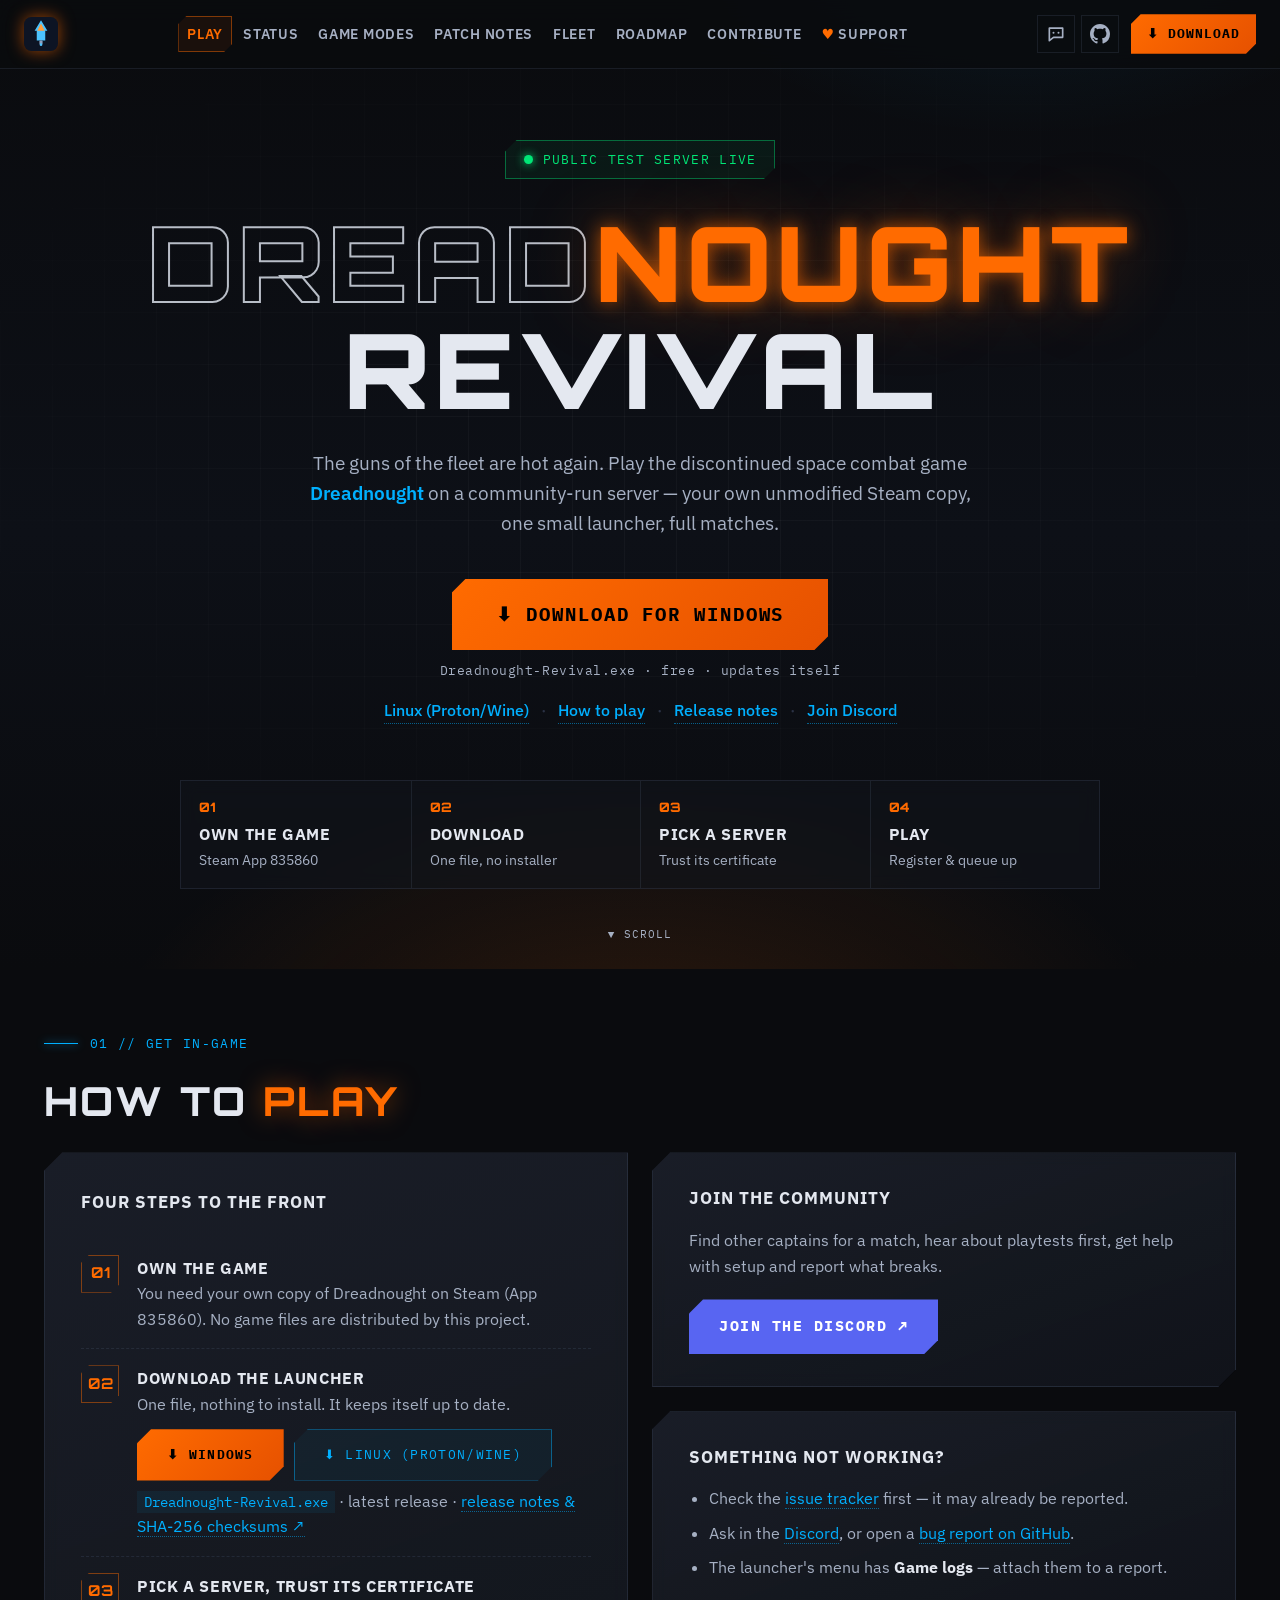
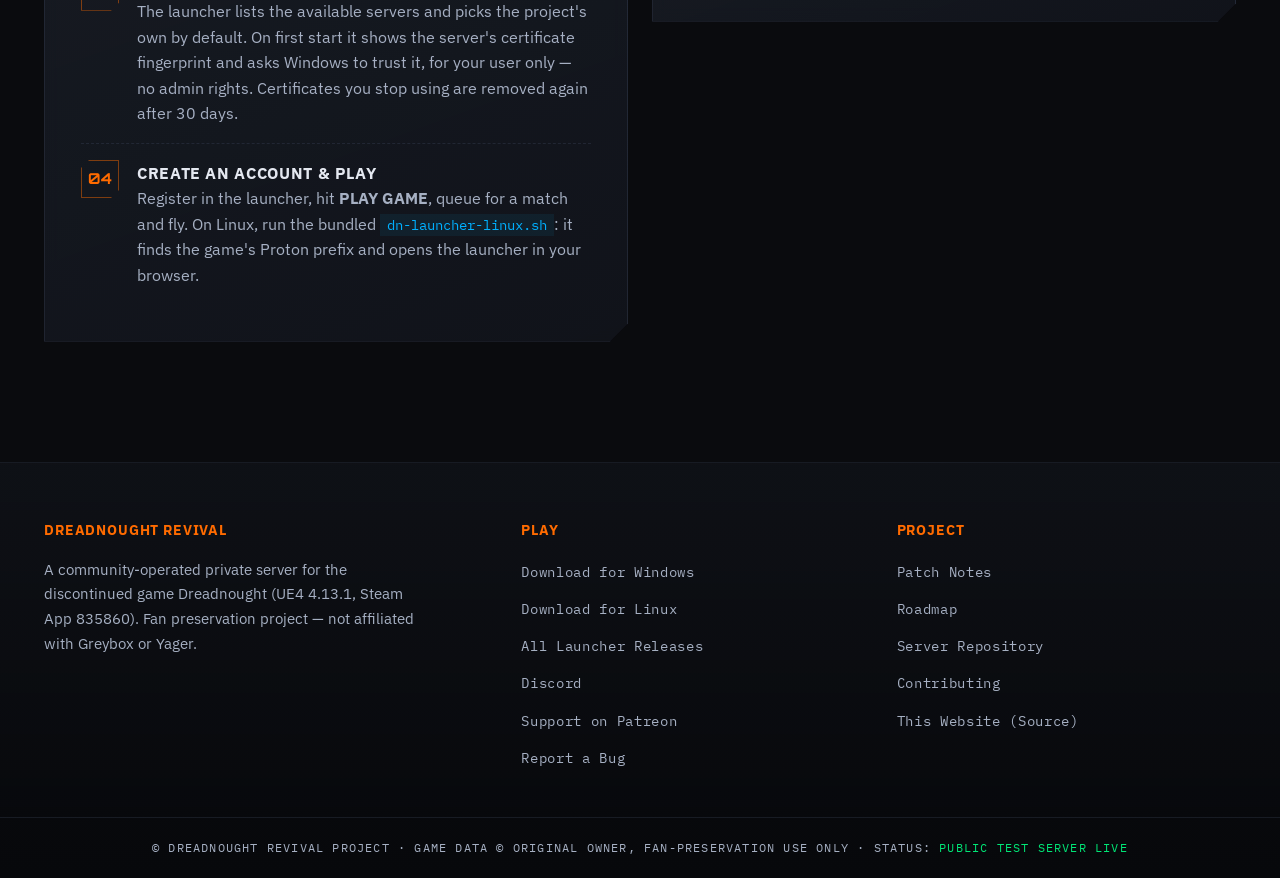
==== commit 4fa07edc: "rework patch notes game-mode mapping; link the server issue tracker" ====
--- a/index.html
+++ b/index.html
@@ -4,7 +4,7 @@
 <meta charset="UTF-8">
 <meta name="viewport" content="width=device-width, initial-scale=1.0">
 <title>DREADNOUGHT REVIVAL — Community Private Server</title>
-<meta name="description" content="A community-operated private server reviving Dreadnought (UE4, Steam 835860). Unmodified client, emulated backend, full matches in six game modes.">
+<meta name="description" content="A community-operated private server reviving Dreadnought (UE4, Steam 835860). Unmodified client, emulated backend, full matches in seven game modes.">
 <meta property="og:title" content="Dreadnought Revival — Community Private Server">
 <meta property="og:description" content="Play the discontinued space-combat game Dreadnought again on a community-run private server. Unmodified client, server-side emulation, one launcher.">
 <meta property="og:type" content="website">
@@ -122,7 +122,7 @@
         <div class="panel help-card reveal">
           <h3>Something Not Working?</h3>
           <ul>
-            <li>Check the <a href="#patch-notes">known issues</a> first — it may already be on the list.</li>
+            <li>Check the <a href="https://github.com/Dreadnought-Revival/Dreadnought-Revival-server/issues" target="_blank" rel="noopener">issue tracker</a> first — it may already be reported.</li>
             <li>Ask in the <a href="https://discord.gg/dreadnought" target="_blank" rel="noopener">Discord</a>, or open a <a href="https://github.com/Dreadnought-Revival/Dreadnought-Revival-server/issues" target="_blank" rel="noopener">bug report on GitHub</a>.</li>
             <li>The launcher's menu has <strong>Game logs</strong> — attach them to a report.</li>
           </ul>
@@ -138,7 +138,7 @@
     <div class="status-stats reveal" aria-label="Project stats">
       <div><div class="num">7</div><div class="lbl">Backend Services</div></div>
       <div><div class="num">0</div><div class="lbl">Client Mods Required</div></div>
-      <div><div class="num">6</div><div class="lbl">Game Modes Live</div></div>
+      <div><div class="num">7</div><div class="lbl">Game Modes Live</div></div>
       <div><div class="num">1</div><div class="lbl">Launcher Install</div></div>
     </div>
     <div class="briefing-grid">
@@ -212,7 +212,8 @@
     <h2 class="reveal">Pick Your <em>Fight</em></h2>
     <p class="sec-lead reveal">Every mode below plays a full match on the public test server — orbit drop, your own fitted ships, scores and the victory screen. Matches size themselves to who is queued.</p>
     <ul class="mode-list">
-      <li class="panel reveal"><b>Team Deathmatch</b><span>Start in fighters, unlock bigger ships as you score. Turbo TDM variant included.</span></li>
+      <li class="panel reveal"><b>Team Deathmatch</b><span>Pick your fitted ship and fly straight into the team fight. Turbo TDM variant included.</span></li>
+      <li class="panel reveal"><b>Escalation</b><span>Fighters-first TDM: bigger ship classes unlock as your match score grows, and a lost ship costs you two levels. Queued from the Proving Grounds button.</span></li>
       <li class="panel reveal"><b>Team Elimination</b><span>Best of three rounds; a lost ship sends you back out in a fighter.</span></li>
       <li class="panel reveal"><b>Conquest</b><span>Capture points and claim territory, played by the original rules.</span></li>
       <li class="panel reveal"><b>Onslaught</b><span>Destroy the enemy command ship, with its abilities working.</span></li>
@@ -227,15 +228,11 @@
     <p class="sec-tag reveal">04 // Patch Notes</p>
     <h2 class="reveal">Patch <em>Notes</em></h2>
     <p class="sec-lead reveal">What plays differently after each server and launcher update. Newest first.</p>
-    <aside class="panel known-issues reveal" aria-labelledby="known-issues-h">
-      <h3 id="known-issues-h">Known Issues <span>// please report anything else</span></h3>
-      <ul>
-        <li><b>Placeholder numbers.</b> Match reward amounts, career goal targets and research/purchase costs are stand-ins until the original values are found.</li>
-        <li><b>Havoc</b> (wave defence) is experimental and is not offered on every server.</li>
-        <li><b>Custom games:</b> lobby rooms work, but starting a match from one is not built yet.</li>
-        <li><b>Empty ship list after joining</b> happens on a small share of joins — leave and queue again.</li>
-      </ul>
-      <p>Found something else? Tell us in the <a href="https://discord.gg/dreadnought" target="_blank" rel="noopener">Discord</a> or open a <a href="https://github.com/Dreadnought-Revival/Dreadnought-Revival-server/issues" target="_blank" rel="noopener">GitHub issue</a>.</p>
+    <aside class="panel known-issues reveal" aria-labelledby="report-issues-h">
+      <h3 id="report-issues-h">Spot a bug? <span>// tell us on GitHub</span></h3>
+      <p>Something broken in a match, the hangar or the store? Check the issue tracker first — it may already be reported.</p>
+      <p>Open the tracker:
+        <a href="https://github.com/Dreadnought-Revival/Dreadnought-Revival-server/issues" target="_blank" rel="noopener">github.com/Dreadnought-Revival/Dreadnought-Revival-server/issues</a></p>
     </aside>
     <div id="patch-notes-list" class="patch-notes">
       <p class="patch-fallback reveal">Loading patch notes…</p>
@@ -489,6 +486,13 @@
         </ul>
       </div>
     </div>
+    <div class="panel supporters reveal">
+      <h3 class="panel-h">Our Supporters <span>// thank you</span></h3>
+      <div id="supporters-list" class="supporters-list">
+        <p class="supporters-empty">Loading supporters…</p>
+      </div>
+    </div>
+    <noscript><p class="patch-fallback">The supporters list needs JavaScript.</p></noscript>
   </section>
 
   </div><!-- /panels -->
--- a/styles.css
+++ b/styles.css
@@ -531,3 +531,18 @@
 .btn-patreon{display:inline-block;color:#fff;font-weight:bold;background:#f96854}
 .btn-patreon:hover{box-shadow:0 0 30px rgba(249,104,84,.55);transform:translateY(-2px)}
 .help-card b{color:var(--text)}
+
+/* ---------- support tab: supporters list (data/supporters.txt) ---------- */
+.supporters{padding:32px 36px;margin-top:24px}
+.supporters .panel-h span{font-family:var(--font-mono);font-size:12px;letter-spacing:.08em;color:var(--muted);text-transform:none;margin-left:6px;font-weight:400}
+.supporters-group+.supporters-group{margin-top:22px}
+.supporters-group h4{font-family:var(--font-mono);font-size:13px;letter-spacing:.1em;text-transform:uppercase;color:var(--amber);margin-bottom:10px}
+.supporters-group ul{list-style:none;margin:0;padding:0;display:flex;flex-wrap:wrap;gap:8px}
+.supporters-group li{
+  padding:6px 14px;font-weight:600;font-size:15px;color:var(--text);
+  background:rgba(249,104,84,.07);border:1px solid rgba(249,104,84,.3);
+  clip-path:polygon(8px 0,100% 0,100% calc(100% - 8px),calc(100% - 8px) 100%,0 100%,0 8px);
+}
+.supporters-empty{color:var(--muted);font-size:16px;margin:0}
+.supporters-empty a{color:var(--cyan);text-decoration:none;border-bottom:1px dotted rgba(0,176,255,.5)}
+.supporters-empty a:hover{color:#fff}
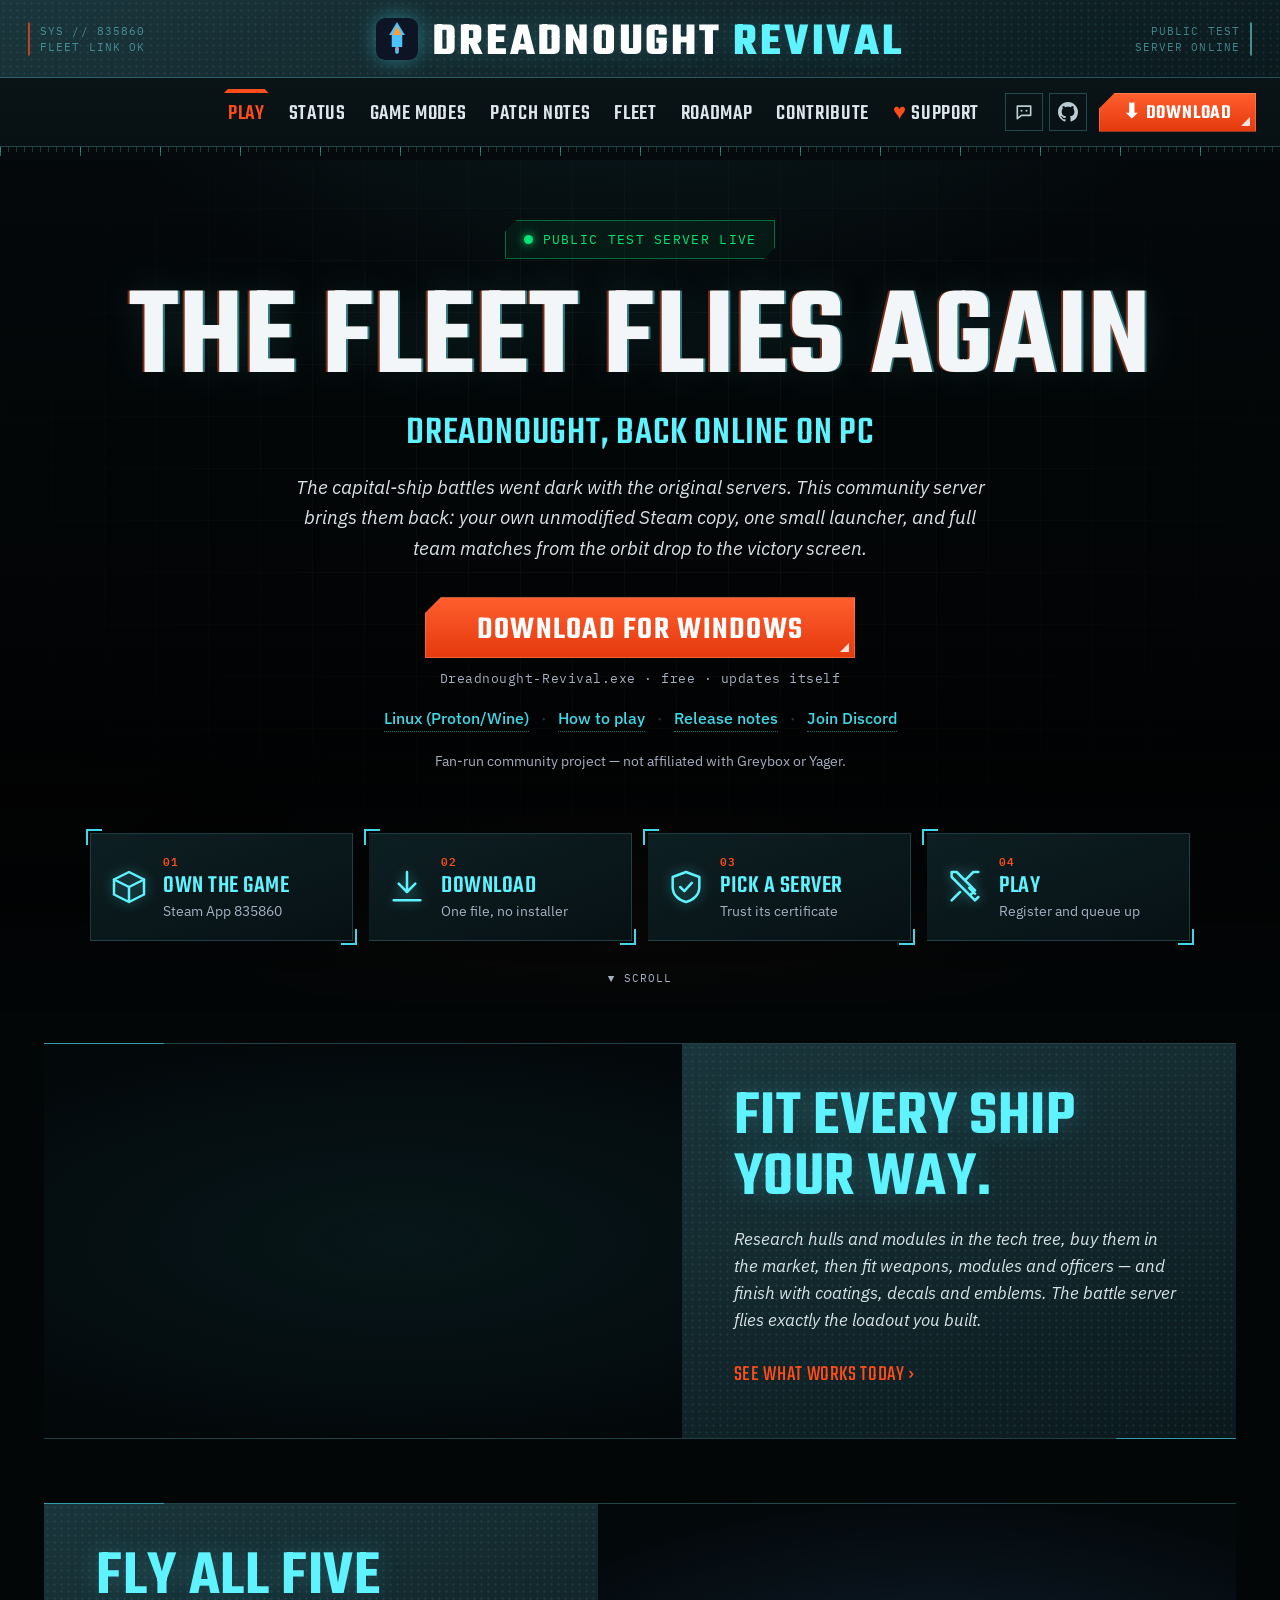
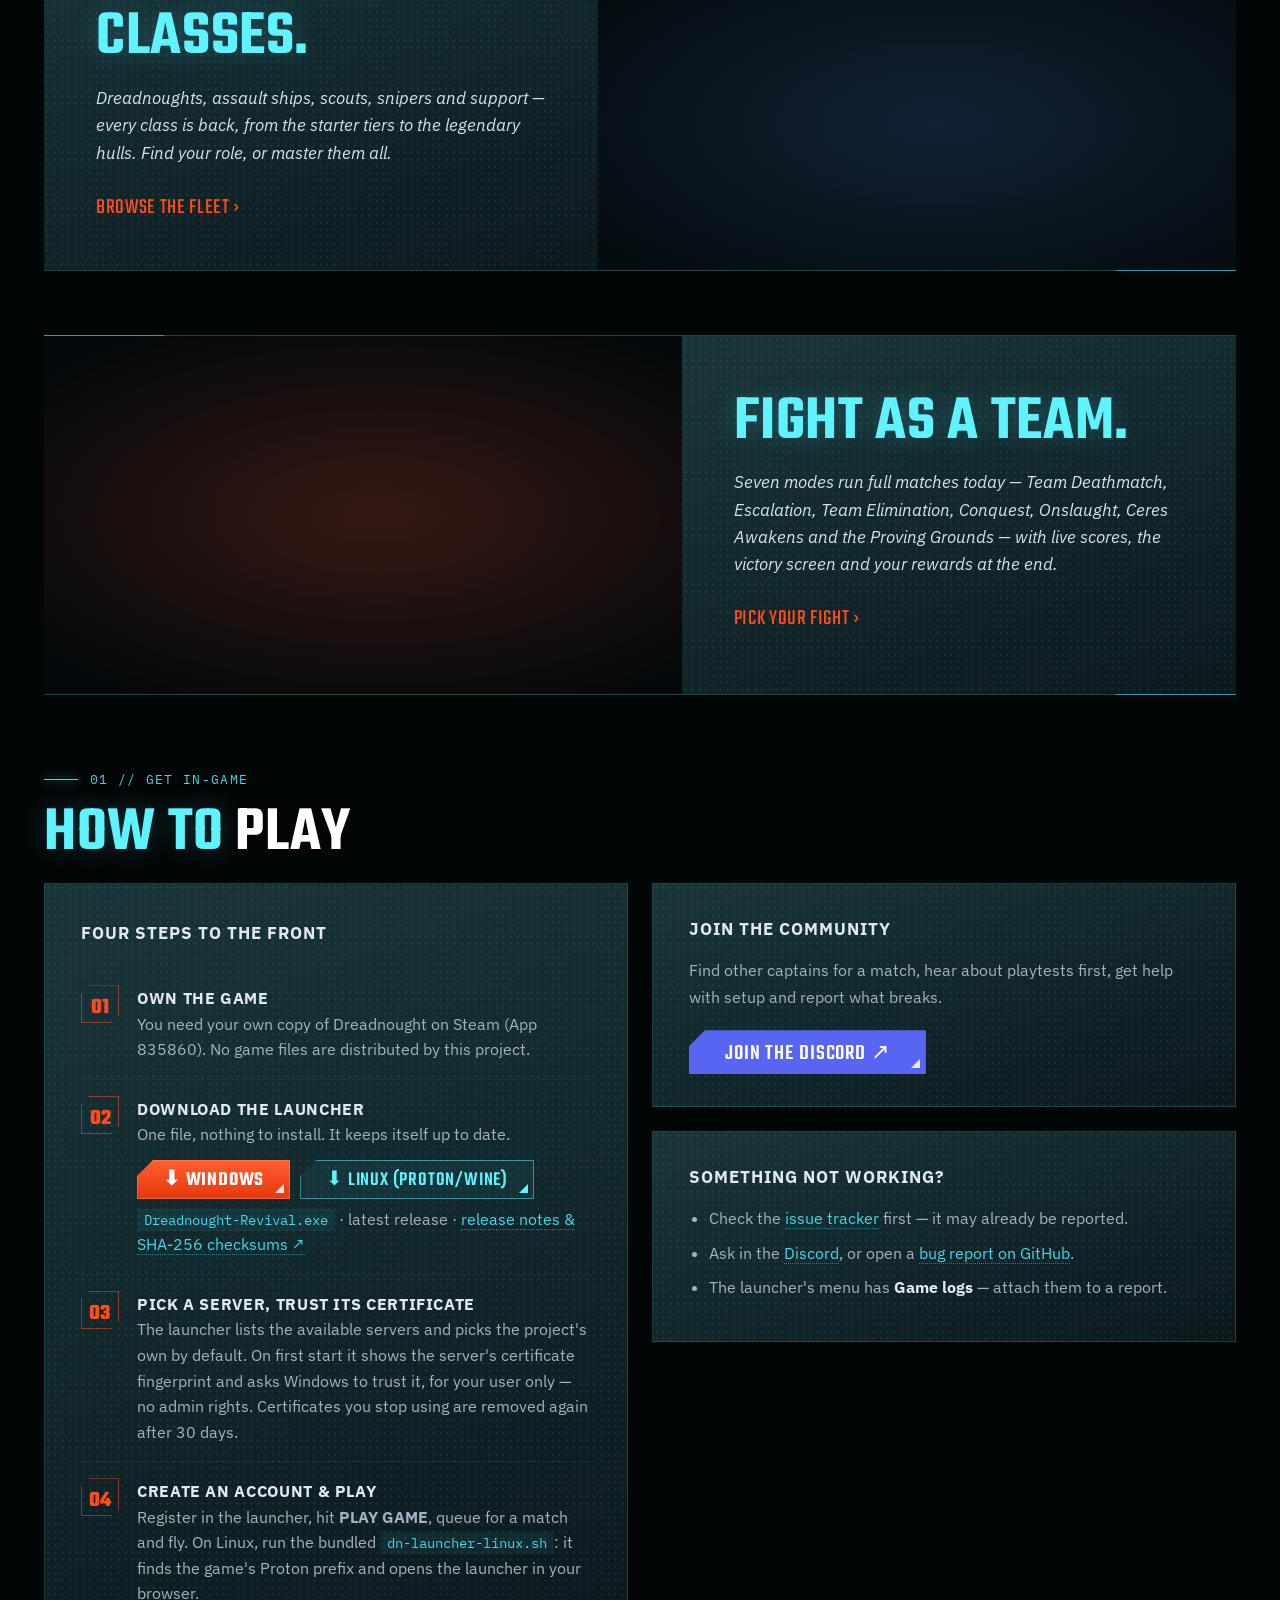
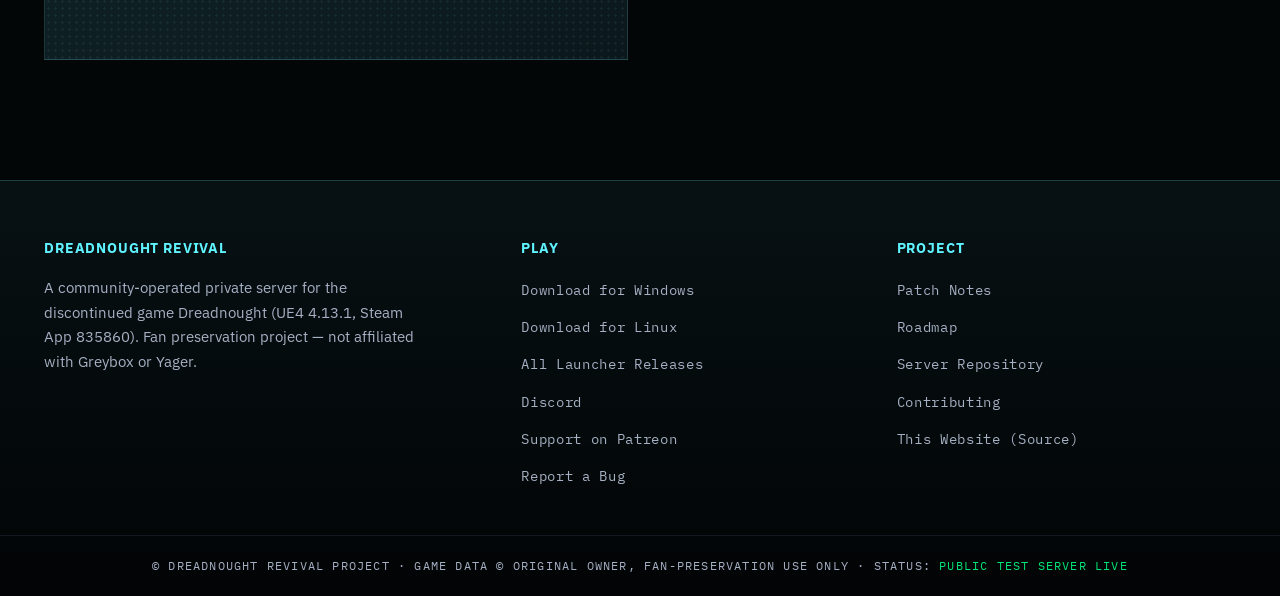
==== commit 50879b7c: "look: the original game site's visual language Restyled after the original Dreadnought website's loo" ====
--- a/index.html
+++ b/index.html
@@ -13,7 +13,7 @@
 <link rel="icon" type="image/svg+xml" href="assets/favicon.svg">
 <link rel="preconnect" href="https://fonts.googleapis.com">
 <link rel="preconnect" href="https://fonts.gstatic.com" crossorigin>
-<link href="https://fonts.googleapis.com/css2?family=Orbitron:wght@700;800;900&amp;family=IBM+Plex+Sans:ital,wght@0,400;0,500;0,600;0,700;1,400&amp;family=IBM+Plex+Mono:wght@400;500;600&amp;display=swap" rel="stylesheet">
+<link href="https://fonts.googleapis.com/css2?family=Teko:wght@400;500;600;700&amp;family=IBM+Plex+Sans:ital,wght@0,400;0,500;0,600;0,700;1,400&amp;family=IBM+Plex+Mono:wght@400;500;600&amp;display=swap" rel="stylesheet">
 <link rel="stylesheet" href="styles.css">
 <noscript>
 <style>
@@ -28,10 +28,18 @@
 <div class="glow-orb b" aria-hidden="true"></div>
 
 <header id="site-header">
+  <div class="brand-row">
+    <span class="hud-readout l" aria-hidden="true">SYS // 835860<br>FLEET LINK OK</span>
+    <a class="brand-big" href="#top" aria-label="Dreadnought Revival, back to top">
+      <img src="assets/logo.svg" alt="">
+      <span>DREADNOUGHT <em>REVIVAL</em></span>
+    </a>
+    <span class="hud-readout r" aria-hidden="true">PUBLIC TEST<br>SERVER ONLINE</span>
+  </div>
   <nav class="nav" aria-label="Primary">
     <a class="brand" href="#top">
       <img src="assets/logo.svg" alt="Dreadnought Revival logo">
-      <span>DREAD<em>NOUGHT</em> // REVIVAL</span>
+      <span>DREADNOUGHT <em>REVIVAL</em></span>
     </a>
     <button class="burger" id="burger" type="button" aria-label="Toggle menu" aria-expanded="false" aria-controls="nav-links"><span class="burger-ico" aria-hidden="true">☰</span> Menu</button>
     <ul class="nav-links" id="nav-links" role="tablist" aria-label="Site sections">
@@ -50,6 +58,7 @@
       <a class="nav-cta" href="https://github.com/Dreadnought-Revival/Dreadnought-Revival-Launcher/releases/latest/download/Dreadnought-Revival.exe">⬇ Download</a>
     </div>
   </nav>
+  <div class="hud-ruler" aria-hidden="true"></div>
 </header>
 
 <main id="main">
@@ -59,10 +68,11 @@
     <div class="hero-bg" aria-hidden="true"></div>
     <img class="hero-ship" src="assets/market-images/UI_DreadnoughtM_Morningstar.png" alt="" aria-hidden="true">
     <div class="status-badge online" id="status-badge"><span class="pulse-dot" aria-hidden="true"></span> <span id="status-text">Public Test Server Live</span></div>
-    <h1><span class="hollow">DREAD</span><span class="amber">NOUGHT</span><br>REVIVAL</h1>
-    <p class="tagline">The guns of the fleet are hot again. Play the discontinued space combat game <b>Dreadnought</b> on a community-run server — your own unmodified Steam copy, one small launcher, full matches.</p>
+    <h1>The Fleet Flies Again</h1>
+    <p class="hero-sub">Dreadnought, back online on PC</p>
+    <p class="tagline">The capital-ship battles went dark with the original servers. This community server brings them back: your own unmodified Steam copy, one small launcher, and full team matches from the orbit drop to the victory screen.</p>
     <div class="hero-cta">
-      <a class="btn btn-primary btn-xl" href="https://github.com/Dreadnought-Revival/Dreadnought-Revival-Launcher/releases/latest/download/Dreadnought-Revival.exe">⬇ Download for Windows</a>
+      <a class="btn btn-primary btn-xl" href="https://github.com/Dreadnought-Revival/Dreadnought-Revival-Launcher/releases/latest/download/Dreadnought-Revival.exe">Download for Windows</a>
       <p class="hero-cta-meta">Dreadnought-Revival.exe · free · updates itself</p>
       <p class="hero-links">
         <a href="https://github.com/Dreadnought-Revival/Dreadnought-Revival-Launcher/releases/latest/download/Dreadnought-Revival-linux.tar.gz">Linux (Proton/Wine)</a><span aria-hidden="true">·</span>
@@ -70,14 +80,57 @@
         <a href="https://github.com/Dreadnought-Revival/Dreadnought-Revival-Launcher/releases/latest" target="_blank" rel="noopener">Release notes</a><span aria-hidden="true">·</span>
         <a href="https://discord.gg/dreadnought" target="_blank" rel="noopener">Join Discord</a>
       </p>
+      <p class="hero-disclaimer">Fan-run community project — not affiliated with Greybox or Yager.</p>
     </div>
     <ol class="hero-steps" aria-label="How to get in-game">
-      <li><a href="#play"><span class="n">01</span><span class="t">Own the game</span><span class="d">Steam App 835860</span></a></li>
-      <li><a href="#play"><span class="n">02</span><span class="t">Download</span><span class="d">One file, no installer</span></a></li>
-      <li><a href="#play"><span class="n">03</span><span class="t">Pick a server</span><span class="d">Trust its certificate</span></a></li>
-      <li><a href="#play"><span class="n">04</span><span class="t">Play</span><span class="d">Register &amp; queue up</span></a></li>
+      <li><a href="#play"><svg class="ico" viewBox="0 0 24 24" aria-hidden="true" focusable="false"><path d="M3 7.5 12 3l9 4.5-9 4.5-9-4.5Z"/><path d="M3 7.5v9L12 21l9-4.5v-9M12 12v9"/></svg><span class="txt"><span class="n">01</span><span class="t">Own the game</span><span class="d">Steam App 835860</span></span></a></li>
+      <li><a href="#play"><svg class="ico" viewBox="0 0 24 24" aria-hidden="true" focusable="false"><path d="M12 3v12M7 10l5 5 5-5M4 20h16"/></svg><span class="txt"><span class="n">02</span><span class="t">Download</span><span class="d">One file, no installer</span></span></a></li>
+      <li><a href="#play"><svg class="ico" viewBox="0 0 24 24" aria-hidden="true" focusable="false"><path d="M12 3l8 3v6c0 4.6-3.4 7.9-8 9-4.6-1.1-8-4.4-8-9V6l8-3Z"/><path d="m8.5 12 2.5 2.5 4.5-5"/></svg><span class="txt"><span class="n">03</span><span class="t">Pick a server</span><span class="d">Trust its certificate</span></span></a></li>
+      <li><a href="#play"><svg class="ico" viewBox="0 0 24 24" aria-hidden="true" focusable="false"><path d="M4 3h3l11 11-3 3L4 6V3ZM20 3h-3l-5 5M14.5 12.5 18 16M6 18l3-3M4 20l2-2M18 20l2-2M15 17l3 3"/></svg><span class="txt"><span class="n">04</span><span class="t">Play</span><span class="d">Register and queue up</span></span></a></li>
     </ol>
     <div class="scroll-hint" aria-hidden="true">▼ SCROLL</div>
+  </section>
+
+  <!-- ============ OVERVIEW BANNERS ============ -->
+  <section class="overview" id="overview" aria-label="What you can do">
+    <article class="banner art-left reveal">
+      <div class="banner-art trio" aria-hidden="true">
+        <img class="s1" src="assets/market-images/UI_DreadnoughtH_Trident.png" alt="" loading="lazy">
+        <img class="s2" src="assets/market-images/UI_DreadnoughtM_Zilant.png" alt="" loading="lazy">
+        <img class="s3" src="assets/market-images/UI_DreadnoughtM_Morningstar.png" alt="" loading="lazy">
+      </div>
+      <div class="banner-text">
+        <h2>Fit every ship your way.</h2>
+        <p>Research hulls and modules in the tech tree, buy them in the market, then fit weapons, modules and officers — and finish with coatings, decals and emblems. The battle server flies exactly the loadout you built.</p>
+        <a class="banner-link" href="#status">See what works today ›</a>
+      </div>
+    </article>
+    <article class="banner art-right glow-blue reveal">
+      <div class="banner-text">
+        <h2>Fly all five classes.</h2>
+        <p>Dreadnoughts, assault ships, scouts, snipers and support — every class is back, from the starter tiers to the legendary hulls. Find your role, or master them all.</p>
+        <a class="banner-link" href="#gallery">Browse the fleet ›</a>
+      </div>
+      <div class="banner-art five" aria-hidden="true">
+        <img class="s1" src="assets/market-images/UI_DreadnoughtL_Leviathan.png" alt="" loading="lazy">
+        <img class="s2" src="assets/market-images/UI_ScoutL_Hermes.png" alt="" loading="lazy">
+        <img class="s3" src="assets/market-images/UI_SniperH_Kore.png" alt="" loading="lazy">
+        <img class="s4" src="assets/market-images/UI_AssaultL_Fenrir.png" alt="" loading="lazy">
+        <img class="s5" src="assets/market-images/UI_SupportH_Kali.png" alt="" loading="lazy">
+      </div>
+    </article>
+    <article class="banner art-left glow-red reveal">
+      <div class="banner-art trio" aria-hidden="true">
+        <img class="s1" src="assets/market-images/UI_AssaultH_Huscarl.png" alt="" loading="lazy">
+        <img class="s2" src="assets/market-images/UI_DreadnoughtL_Dragon.png" alt="" loading="lazy">
+        <img class="s3" src="assets/market-images/UI_SniperM_Artemis.png" alt="" loading="lazy">
+      </div>
+      <div class="banner-text">
+        <h2>Fight as a team.</h2>
+        <p>Seven modes run full matches today — Team Deathmatch, Escalation, Team Elimination, Conquest, Onslaught, Ceres Awakens and the Proving Grounds — with live scores, the victory screen and your rewards at the end.</p>
+        <a class="banner-link" href="#modes">Pick your fight ›</a>
+      </div>
+    </article>
   </section>
 
   <div id="panels">
--- a/styles.css
+++ b/styles.css
@@ -1,28 +1,34 @@
 /* Dreadnought Revival — site styles
    Visual language ported from the old repo's vibe/gh-pages-1fc7b9 landing design:
    void background, amber/cyan accents, grid + scanline overlays.
-   Type: Orbitron only for display sizes (hero title, section titles, brand,
-   big numbers); IBM Plex Sans for text and small headings, IBM Plex Mono for
-   labels. Rajdhani/Share Tech Mono and Orbitron at small sizes read poorly
-   (2026-11 feedback), and wide letter-spacing is capped for the same reason.
+   Type: Teko (condensed display) for headings, the brand, tabs and buttons;
+   IBM Plex Sans for text and small headings, IBM Plex Mono for labels.
+   Rajdhani/Share Tech Mono read poorly (2026-11 feedback), and wide
+   letter-spacing is capped for the same reason. The look follows the
+   original game site's visual language (cyan on dark teal, dotted panels,
+   HUD lines, orange-red calls to action) without its logo or copy.
    Clipped-corner panels, reveal-on-scroll. */
 
 :root{
-  --void:#0a0b0e;
+  --void:#030607;
   --charcoal:#12151c;
   --panel:#1f2430;
   --gunmetal:#2b3245;
   --line:rgba(120,140,180,.14);
-  --line-bright:rgba(255,107,0,.45);
-  --amber:#ff6b00;
-  --amber-deep:#e65100;
-  --amber-hi:#ff8f3d;
-  --cyan:#00b0ff;
+  --line-bright:rgba(255,77,26,.45);
+  --amber:#ff4d1a;
+  --amber-deep:#d6380e;
+  --amber-hi:#ff7a4a;
+  --cyan:#3fd8e8;
+  --cyan-hd:#5ff3ff;
+  --hud-line:rgba(110,215,225,.28);
+  --teal-a:rgba(27,56,62,.94);
+  --teal-b:rgba(11,25,29,.96);
   --green:#00e676;
   --red:#ff4d4d;
   --text:#e4e8f0;
   --muted:#a6b0c3;
-  --font-head:'Orbitron',sans-serif;
+  --font-head:'Teko','Arial Narrow',sans-serif;
   --font-body:'IBM Plex Sans',system-ui,-apple-system,'Segoe UI',sans-serif;
   --font-mono:'IBM Plex Mono',ui-monospace,Consolas,monospace;
 }
@@ -52,8 +58,8 @@
   background:repeating-linear-gradient(0deg,rgba(0,0,0,.14) 0 1px,transparent 1px 3px);
 }
 .glow-orb{position:fixed;border-radius:50%;filter:blur(120px);pointer-events:none;z-index:0}
-.glow-orb.a{width:560px;height:560px;top:-180px;right:-120px;background:radial-gradient(circle,rgba(255,107,0,.16),transparent 65%)}
-.glow-orb.b{width:480px;height:480px;top:40%;left:-200px;background:radial-gradient(circle,rgba(0,176,255,.10),transparent 65%)}
+.glow-orb.a{width:560px;height:560px;top:-180px;right:-120px;background:radial-gradient(circle,rgba(255,77,26,.16),transparent 65%)}
+.glow-orb.b{width:480px;height:480px;top:40%;left:-200px;background:radial-gradient(circle,rgba(63,216,232,.10),transparent 65%)}
 
 /* ---------- chrome ---------- */
 .skip-link{position:absolute;left:-9999px;top:0;background:var(--amber);color:#000;padding:10px 18px;z-index:200;font-family:var(--font-mono)}
@@ -65,13 +71,13 @@
   border-bottom:1px solid var(--line);
   transition:box-shadow .3s;
 }
-header.scrolled{box-shadow:0 0 40px rgba(255,107,0,.12),0 8px 30px rgba(0,0,0,.6)}
+header.scrolled{box-shadow:0 0 40px rgba(255,77,26,.12),0 8px 30px rgba(0,0,0,.6)}
 .nav{
   max-width:1400px;margin:0 auto;padding:0 24px;height:68px;
   display:flex;align-items:center;justify-content:space-between;gap:16px;
 }
 .brand{display:flex;align-items:center;gap:12px;text-decoration:none;color:var(--text);flex:none;white-space:nowrap}
-.brand img{width:34px;height:34px;filter:drop-shadow(0 0 8px rgba(255,107,0,.6))}
+.brand img{width:34px;height:34px;filter:drop-shadow(0 0 8px rgba(255,77,26,.6))}
 .brand span{font-family:var(--font-head);font-weight:800;font-size:15px;letter-spacing:.18em}
 .brand span em{font-style:normal;color:var(--amber)}
 .nav-links{display:flex;align-items:center;gap:2px;list-style:none}
@@ -82,7 +88,7 @@
   transition:color .2s,border-color .2s,background .2s;
 }
 .nav-links a:hover,.nav-links button.tab:hover{color:var(--text)}
-.nav-links a.active,.nav-links button.tab[aria-selected="true"]{color:var(--amber);border-color:var(--line-bright);background:rgba(255,107,0,.07)}
+.nav-links a.active,.nav-links button.tab[aria-selected="true"]{color:var(--amber);border-color:var(--line-bright);background:rgba(255,77,26,.07)}
 .nav-links button.tab{background:transparent;cursor:pointer}
 .nav-cta{
   font-family:var(--font-mono);font-size:13px;letter-spacing:0.08em;text-transform:uppercase;
@@ -91,7 +97,7 @@
   clip-path:polygon(10px 0,100% 0,100% calc(100% - 10px),calc(100% - 10px) 100%,0 100%,0 10px);
   transition:box-shadow .2s,transform .2s;
 }
-.nav-cta:hover{box-shadow:0 0 22px rgba(255,107,0,.55);transform:translateY(-1px)}
+.nav-cta:hover{box-shadow:0 0 22px rgba(255,77,26,.55);transform:translateY(-1px)}
 .burger{display:none;align-items:center;gap:8px;background:none;border:1px solid var(--line-bright);color:var(--text);padding:8px 14px;cursor:pointer;font-family:var(--font-mono);font-size:13px;letter-spacing:0.1em;text-transform:uppercase}
 .burger-ico{font-size:18px;line-height:1;color:var(--amber)}
 .burger[aria-expanded="true"] .burger-ico{color:var(--cyan)}
@@ -111,7 +117,7 @@
   font-family:var(--font-head);font-weight:800;font-size:clamp(26px,4vw,40px);
   letter-spacing:.06em;text-transform:uppercase;margin-bottom:18px;
 }
-h2 em{font-style:normal;color:var(--amber);text-shadow:0 0 24px rgba(255,107,0,.5)}
+h2 em{font-style:normal;color:var(--amber);text-shadow:0 0 24px rgba(255,77,26,.5)}
 .sec-lead{max-width:760px;color:var(--muted);font-size:17.5px;margin-bottom:44px}
 .sec-lead strong{color:var(--text)}
 
@@ -131,8 +137,8 @@
 .hero-bg{
   position:absolute;inset:0;z-index:-1;overflow:hidden;
   background:
-    radial-gradient(ellipse 70% 50% at 50% 110%,rgba(255,107,0,.14),transparent 60%),
-    radial-gradient(ellipse 50% 40% at 80% -10%,rgba(0,176,255,.10),transparent 60%),
+    radial-gradient(ellipse 70% 50% at 50% 110%,rgba(255,77,26,.14),transparent 60%),
+    radial-gradient(ellipse 50% 40% at 80% -10%,rgba(63,216,232,.10),transparent 60%),
     linear-gradient(180deg,#0a0b0e 0%,#0d1017 55%,#0a0b0e 100%);
 }
 .hero-bg::before{
@@ -147,7 +153,7 @@
   position:absolute;left:50%;bottom:6%;transform:translateX(-50%);
   width:min(880px,110vw);opacity:.5;pointer-events:none;
   mask-image:linear-gradient(180deg,transparent,#000 30%,#000 75%,transparent);
-  filter:drop-shadow(0 0 60px rgba(255,107,0,.25));
+  filter:drop-shadow(0 0 60px rgba(255,77,26,.25));
 }
 .status-badge{
   display:inline-flex;align-items:center;gap:10px;
@@ -167,7 +173,7 @@
 }
 .hero h1 .amber{
   color:var(--amber);
-  text-shadow:0 0 18px rgba(255,107,0,.65),0 0 70px rgba(255,107,0,.35);
+  text-shadow:0 0 18px rgba(255,77,26,.65),0 0 70px rgba(255,77,26,.35);
 }
 .hero h1 .hollow{
   color:transparent;-webkit-text-stroke:2px rgba(215,221,232,.85);
@@ -185,9 +191,9 @@
   transition:box-shadow .2s,transform .2s,background .2s;
 }
 .btn-primary{color:#000;font-weight:bold;background:linear-gradient(135deg,var(--amber),var(--amber-deep))}
-.btn-primary:hover{box-shadow:0 0 34px rgba(255,107,0,.6);transform:translateY(-2px)}
-.btn-ghost{color:var(--cyan);background:rgba(0,176,255,.05);box-shadow:inset 0 0 0 1px rgba(0,176,255,.45)}
-.btn-ghost:hover{box-shadow:0 0 26px rgba(0,176,255,.4),inset 0 0 0 1px rgba(0,176,255,.8);transform:translateY(-2px)}
+.btn-primary:hover{box-shadow:0 0 34px rgba(255,77,26,.6);transform:translateY(-2px)}
+.btn-ghost{color:var(--cyan);background:rgba(63,216,232,.05);box-shadow:inset 0 0 0 1px rgba(63,216,232,.45)}
+.btn-ghost:hover{box-shadow:0 0 26px rgba(63,216,232,.4),inset 0 0 0 1px rgba(63,216,232,.8);transform:translateY(-2px)}
 .btn-dim{color:var(--text);background:rgba(43,50,69,.5);box-shadow:inset 0 0 0 1px var(--line)}
 .btn-dim:hover{box-shadow:0 0 22px rgba(139,149,169,.3),inset 0 0 0 1px rgba(139,149,169,.5);transform:translateY(-2px)}
 .status-stats{
@@ -212,7 +218,7 @@
 .briefing-main p strong{color:var(--text)}
 .briefing-main .mono-line{
   font-family:var(--font-mono);font-size:14px;color:var(--cyan);
-  border-left:3px solid var(--amber);padding:10px 16px;background:rgba(255,107,0,.05);margin-top:8px;
+  border-left:3px solid var(--amber);padding:10px 16px;background:rgba(255,77,26,.05);margin-top:8px;
 }
 .briefing-side{padding:36px;display:flex;flex-direction:column;gap:0}
 .briefing-side h3{font-family:var(--font-body);font-weight:700;font-size:15px;letter-spacing:0.06em;text-transform:uppercase;color:var(--amber);margin-bottom:14px}
@@ -235,7 +241,7 @@
 
 .disclaimer{
   color:var(--muted);font-size:15px;border-left:3px solid var(--cyan);
-  padding:8px 14px;background:rgba(0,176,255,.05);
+  padding:8px 14px;background:rgba(63,216,232,.05);
 }
 
 /* ---------- features ---------- */
@@ -249,13 +255,13 @@
   background:linear-gradient(90deg,var(--amber),transparent 70%);
   opacity:0;transition:opacity .25s;
 }
-.feature:hover{border-color:var(--line-bright);box-shadow:0 0 34px rgba(255,107,0,.14),inset 0 0 24px rgba(255,107,0,.04);transform:translateY(-4px)}
+.feature:hover{border-color:var(--line-bright);box-shadow:0 0 34px rgba(255,77,26,.14),inset 0 0 24px rgba(255,77,26,.04);transform:translateY(-4px)}
 .feature:hover::before{opacity:1}
 .feature .ico{
   width:46px;height:46px;display:grid;place-items:center;margin-bottom:18px;
   border:1px solid var(--line-bright);color:var(--amber);font-family:var(--font-mono);font-size:20px;
   clip-path:polygon(10px 0,100% 0,100% calc(100% - 10px),calc(100% - 10px) 100%,0 100%,0 10px);
-  text-shadow:0 0 12px rgba(255,107,0,.8);
+  text-shadow:0 0 12px rgba(255,77,26,.8);
 }
 .feature h3{font-family:var(--font-body);font-weight:700;font-size:16px;letter-spacing:0.06em;text-transform:uppercase;margin-bottom:10px;color:var(--text)}
 .feature p{color:var(--muted);font-size:16px}
@@ -264,8 +270,8 @@
   text-transform:uppercase;color:var(--green);border:1px solid rgba(0,230,118,.35);padding:4px 10px;
   background:rgba(0,230,118,.05);
 }
-.feature .tag.amber{color:var(--amber);border-color:rgba(255,107,0,.4);background:rgba(255,107,0,.06)}
-.feature .tag.cyan{color:var(--cyan);border-color:rgba(0,176,255,.4);background:rgba(0,176,255,.06)}
+.feature .tag.amber{color:var(--amber);border-color:rgba(255,77,26,.4);background:rgba(255,77,26,.06)}
+.feature .tag.cyan{color:var(--cyan);border-color:rgba(63,216,232,.4);background:rgba(63,216,232,.06)}
 
 /* ---------- gallery ---------- */
 .gallery-grid{display:grid;grid-template-columns:repeat(auto-fill,minmax(240px,1fr));gap:18px}
@@ -273,13 +279,13 @@
   margin:38px 0 18px;display:flex;align-items:center;gap:16px;
   font-family:var(--font-mono);font-size:13px;letter-spacing:0.1em;text-transform:uppercase;color:var(--cyan);
 }
-.gallery-group::after{content:"";flex:1;height:1px;background:linear-gradient(90deg,rgba(0,176,255,.5),transparent)}
+.gallery-group::after{content:"";flex:1;height:1px;background:linear-gradient(90deg,rgba(63,216,232,.5),transparent)}
 .gallery-group .cnt{color:var(--muted);letter-spacing:0.06em;text-transform:none}
 .ship-card{
   cursor:pointer;padding:0;overflow:hidden;position:relative;
   transition:border-color .25s,box-shadow .25s,transform .25s;
 }
-.ship-card:hover{border-color:var(--line-bright);box-shadow:0 0 30px rgba(0,176,255,.18);transform:translateY(-4px)}
+.ship-card:hover{border-color:var(--line-bright);box-shadow:0 0 30px rgba(63,216,232,.18);transform:translateY(-4px)}
 .ship-card img{width:100%;display:block;aspect-ratio:512/320;object-fit:cover;background:radial-gradient(ellipse at 50% 60%,#1a2030,#0d1017)}
 .ship-card .meta{padding:14px 18px;border-top:1px solid var(--line);display:flex;justify-content:space-between;align-items:center}
 .ship-card .name{font-family:var(--font-body);font-weight:700;font-size:13px;letter-spacing:0.06em;text-transform:uppercase}
@@ -294,7 +300,7 @@
 }
 .lightbox.open{display:grid}
 .lightbox figure{max-width:min(960px,94vw);text-align:center}
-.lightbox img{max-width:100%;max-height:74vh;border:1px solid var(--line-bright);box-shadow:0 0 60px rgba(255,107,0,.25)}
+.lightbox img{max-width:100%;max-height:74vh;border:1px solid var(--line-bright);box-shadow:0 0 60px rgba(255,77,26,.25)}
 .lightbox figcaption{margin-top:16px;font-family:var(--font-body);font-weight:700;font-size:15.5px;letter-spacing:0.06em;text-transform:uppercase;color:var(--text)}
 .lightbox figcaption span{display:block;font-family:var(--font-mono);font-size:12px;color:var(--cyan);letter-spacing:0.1em;margin-top:6px}
 .lightbox .close{
@@ -330,7 +336,7 @@
   content:"";position:absolute;left:14px;top:15px;
   width:7px;height:7px;background:var(--cyan);
   clip-path:polygon(50% 0,100% 50%,50% 100%,0 50%);
-  filter:drop-shadow(0 0 4px rgba(0,176,255,.7));
+  filter:drop-shadow(0 0 4px rgba(63,216,232,.7));
 }
 .patch-day li strong{color:var(--amber-hi);font-weight:700}
 .patch-fallback{color:var(--muted);font-family:var(--font-mono);font-size:14px}
@@ -348,7 +354,7 @@
   background:var(--void);border:2px solid var(--gunmetal);transform:rotate(45deg);
 }
 .milestone.done::before{border-color:var(--green);box-shadow:0 0 12px rgba(0,230,118,.7);background:var(--green)}
-.milestone.active::before{border-color:var(--amber);box-shadow:0 0 14px rgba(255,107,0,.9);background:var(--amber);animation:pulse 1.6s infinite}
+.milestone.active::before{border-color:var(--amber);box-shadow:0 0 14px rgba(255,77,26,.9);background:var(--amber);animation:pulse 1.6s infinite}
 .milestone .phase{font-family:var(--font-mono);font-size:12px;letter-spacing:0.1em;text-transform:uppercase;color:var(--muted)}
 .milestone.done .phase{color:var(--green)}
 .milestone.active .phase{color:var(--amber)}
@@ -369,12 +375,12 @@
 }
 .step h4{font-family:var(--font-body);font-weight:700;font-size:16px;letter-spacing:0.04em;text-transform:uppercase}
 .step p{color:var(--muted);font-size:15.5px}
-.step code,.contribute code{font-family:var(--font-mono);font-size:13.5px;color:var(--cyan);background:rgba(0,176,255,.07);padding:2px 7px}
+.step code,.contribute code{font-family:var(--font-mono);font-size:13.5px;color:var(--cyan);background:rgba(63,216,232,.07);padding:2px 7px}
 .contribute{padding:36px}
 .contribute p{color:var(--muted);margin-bottom:14px;font-size:16px}
 .contribute ul{margin:0 0 18px 20px;color:var(--muted);font-size:16px}
 .contribute li{margin-bottom:8px}
-.contribute a:not(.btn),.dl-meta a{color:var(--cyan);text-decoration:none;border-bottom:1px dotted rgba(0,176,255,.5)}
+.contribute a:not(.btn),.dl-meta a{color:var(--cyan);text-decoration:none;border-bottom:1px dotted rgba(63,216,232,.5)}
 .contribute a:not(.btn):hover,.dl-meta a:hover{color:#fff}
 
 /* ---------- footer ---------- */
@@ -398,7 +404,7 @@
 
 /* ---------- 404 ---------- */
 .not-found{min-height:70vh;display:flex;flex-direction:column;justify-content:center;align-items:center;text-align:center;padding:120px 24px 60px;position:relative}
-.not-found h1{font-family:var(--font-head);font-weight:900;font-size:clamp(64px,14vw,140px);letter-spacing:.06em;color:transparent;-webkit-text-stroke:2px rgba(255,107,0,.7);text-shadow:0 0 40px rgba(255,107,0,.3)}
+.not-found h1{font-family:var(--font-head);font-weight:900;font-size:clamp(64px,14vw,140px);letter-spacing:.06em;color:transparent;-webkit-text-stroke:2px rgba(255,77,26,.7);text-shadow:0 0 40px rgba(255,77,26,.3)}
 .not-found p{font-family:var(--font-mono);color:var(--muted);letter-spacing:0.1em;margin:18px 0 34px;max-width:560px}
 
 /* ---------- reveal ---------- */
@@ -462,7 +468,7 @@
 .btn-xl{font-size:clamp(15px,2.2vw,19px);padding:20px 44px}
 .hero-cta-meta{font-family:var(--font-mono);font-size:13px;letter-spacing:0.04em;color:var(--muted);margin:0}
 .hero-links{display:flex;flex-wrap:wrap;justify-content:center;gap:6px 12px;margin:6px 0 0;font-family:var(--font-body);font-size:15.5px;font-weight:500}
-.hero-links a{color:var(--cyan);text-decoration:none;border-bottom:1px dotted rgba(0,176,255,.5)}
+.hero-links a{color:var(--cyan);text-decoration:none;border-bottom:1px dotted rgba(63,216,232,.5)}
 .hero-links a:hover{color:#fff}
 .hero-links span{color:var(--gunmetal)}
 .hero-steps{
@@ -471,7 +477,7 @@
 }
 .hero-steps li+li{border-left:1px solid var(--line)}
 .hero-steps a{display:flex;flex-direction:column;align-items:flex-start;gap:2px;padding:16px 18px;text-decoration:none;text-align:left;height:100%;transition:background .2s}
-.hero-steps a:hover{background:rgba(255,107,0,.07)}
+.hero-steps a:hover{background:rgba(255,77,26,.07)}
 .hero-steps .n{font-family:var(--font-head);font-weight:800;font-size:13px;color:var(--amber)}
 .hero-steps .t{font-family:var(--font-body);font-weight:700;font-size:16px;letter-spacing:0.04em;text-transform:uppercase;color:var(--text)}
 .hero-steps .d{font-size:14px;color:var(--muted)}
@@ -485,7 +491,7 @@
 .btn-discord:hover{box-shadow:0 0 30px rgba(88,101,242,.6);transform:translateY(-2px)}
 .help-card ul{margin:0 0 0 20px;color:var(--muted);font-size:16px}
 .help-card li{margin-bottom:8px}
-.help-card a,.known-issues a{color:var(--cyan);text-decoration:none;border-bottom:1px dotted rgba(0,176,255,.5)}
+.help-card a,.known-issues a{color:var(--cyan);text-decoration:none;border-bottom:1px dotted rgba(63,216,232,.5)}
 .help-card a:hover,.known-issues a:hover{color:#fff}
 .help-card strong{color:var(--text)}
 .btn-row{display:flex;flex-wrap:wrap;gap:12px;margin-top:8px}
@@ -501,7 +507,6 @@
 
 /* seven tabs plus the actions no longer fit beside the brand: drop the
    brand text first, then fold the tabs into the menu */
-@media (max-width:1400px){ .brand span{display:none} }
 @media (max-width:1100px){
   .burger{display:inline-flex}
   .nav-links{
@@ -544,5 +549,197 @@
   clip-path:polygon(8px 0,100% 0,100% calc(100% - 8px),calc(100% - 8px) 100%,0 100%,0 8px);
 }
 .supporters-empty{color:var(--muted);font-size:16px;margin:0}
-.supporters-empty a{color:var(--cyan);text-decoration:none;border-bottom:1px dotted rgba(0,176,255,.5)}
+.supporters-empty a{color:var(--cyan);text-decoration:none;border-bottom:1px dotted rgba(63,216,232,.5)}
 .supporters-empty a:hover{color:#fff}
+
+/* =====================================================================
+   Original-game-site visual language (2026-11). Overrides the rules
+   above: condensed Teko headings, cyan on dark teal, dotted panels,
+   thin HUD lines, a centred two-row header, orange-red calls to action.
+   ===================================================================== */
+body{background:radial-gradient(ellipse 120% 60% at 50% 0%,#0a1619 0%,var(--void) 60%) fixed,var(--void)}
+.glow-orb.a{background:radial-gradient(circle,rgba(63,216,232,.10),transparent 65%)}
+.glow-orb.b{background:radial-gradient(circle,rgba(255,77,26,.07),transparent 65%)}
+
+/* shared dotted teal surface */
+.panel,.banner-text,.brand-row{
+  background:
+    radial-gradient(rgba(130,225,235,.075) 1px,transparent 1.3px) 0 0/7px 7px,
+    linear-gradient(160deg,var(--teal-a),var(--teal-b));
+}
+.panel{border:1px solid rgba(110,210,220,.16);clip-path:none}
+
+/* ---------- header: brand row, nav row, tick ruler ---------- */
+header{background:linear-gradient(180deg,#0c181b,#071012);border-bottom:none;backdrop-filter:none}
+header.scrolled{box-shadow:0 10px 30px rgba(0,0,0,.7)}
+.brand-row{
+  position:relative;height:78px;display:flex;align-items:center;justify-content:center;
+  border-bottom:1px solid var(--hud-line);overflow:hidden;
+  transition:height .3s ease,opacity .25s ease,border-color .3s;
+}
+header.scrolled .brand-row{height:0;opacity:0;border-bottom-color:transparent}
+.brand-big{display:flex;align-items:center;gap:14px;text-decoration:none;color:#fff}
+.brand-big img{width:42px;height:42px;filter:drop-shadow(0 0 10px rgba(63,216,232,.45))}
+.brand-big span{font-family:var(--font-head);font-weight:700;font-size:46px;line-height:1;letter-spacing:.06em;padding-top:8px;text-shadow:0 0 24px rgba(95,243,255,.18)}
+.brand-big em{font-style:normal;color:var(--cyan-hd)}
+.hud-readout{position:absolute;top:50%;transform:translateY(-50%);font-family:var(--font-mono);font-size:11px;line-height:1.5;letter-spacing:.1em;color:rgba(110,215,225,.55)}
+.hud-readout.l{left:28px;border-left:2px solid rgba(255,77,26,.7);padding-left:10px}
+.hud-readout.r{right:28px;text-align:right;border-right:2px solid rgba(110,215,225,.6);padding-right:10px}
+
+.nav{display:grid;grid-template-columns:1fr auto 1fr;max-width:1400px}
+.nav .brand{display:none;justify-self:start}
+header.scrolled .nav .brand{display:flex}
+.nav .brand img{filter:drop-shadow(0 0 8px rgba(63,216,232,.45))}
+.brand span{font-family:var(--font-head);font-weight:700;font-size:28px;line-height:1;letter-spacing:.05em;padding-top:5px}
+.brand span em{color:var(--cyan-hd)}
+.nav-links{justify-self:center;gap:4px}
+.nav-actions{justify-self:end}
+.nav-links a,.nav-links button.tab{
+  position:relative;font-family:var(--font-head);font-weight:500;font-size:22px;line-height:1;
+  letter-spacing:.03em;color:#dbe7ea;padding:12px 10px 8px;border:none;clip-path:none;background:transparent;
+}
+.nav-links button.tab:hover{color:#fff}
+.nav-links button.tab[aria-selected="true"]{color:var(--amber);background:transparent}
+.nav-links button.tab[aria-selected="true"]::before{
+  content:"";position:absolute;left:6px;right:6px;top:-2px;height:4px;background:var(--amber);
+  clip-path:polygon(4px 0,calc(100% - 4px) 0,100% 100%,0 100%);
+}
+.nav-links button.tab-support span{color:var(--amber)}
+.hud-ruler{
+  height:14px;border-top:1px solid var(--hud-line);
+  background:
+    repeating-linear-gradient(90deg,rgba(110,215,225,.45) 0 1px,transparent 1px 80px) 0 0/100% 9px no-repeat,
+    repeating-linear-gradient(90deg,rgba(110,215,225,.22) 0 1px,transparent 1px 8px) 0 0/100% 5px no-repeat,
+    #050b0d;
+}
+.nav-icon{border-color:var(--hud-line);color:#b9cdd2}
+.nav-icon:hover{color:var(--cyan-hd);border-color:var(--cyan)}
+
+/* ---------- buttons: orange-red call to action with a corner mark ---------- */
+.btn,.nav-cta{
+  font-family:var(--font-head);font-weight:500;font-size:22px;line-height:1;letter-spacing:.04em;
+  text-transform:uppercase;padding:13px 36px 9px;position:relative;
+  clip-path:polygon(16px 0,100% 0,100% 100%,0 100%,0 16px);
+}
+.btn-primary,.nav-cta{color:#fff;font-weight:600;background:linear-gradient(180deg,#ff5f2e,#e5380d);box-shadow:inset 0 0 0 1px rgba(255,170,130,.35)}
+.btn-primary:hover,.nav-cta:hover{box-shadow:0 0 30px rgba(255,77,26,.55),inset 0 0 0 1px rgba(255,200,170,.6)}
+.btn::after,.nav-cta::after{
+  content:"";position:absolute;right:6px;bottom:6px;width:0;height:0;
+  border-style:solid;border-width:0 0 9px 9px;border-color:transparent transparent rgba(255,255,255,.85) transparent;
+}
+.btn-ghost{color:var(--cyan-hd);background:rgba(63,216,232,.06);box-shadow:inset 0 0 0 1px rgba(95,243,255,.5)}
+.btn-ghost::after{border-bottom-color:var(--cyan-hd)}
+.btn-dim::after{border-bottom-color:var(--muted)}
+.nav-cta{font-size:20px;padding:11px 24px 8px;margin-left:8px}
+.btn-xl{font-size:clamp(24px,2.8vw,32px);padding:17px 52px 12px}
+.dl-row .btn{font-size:20px;padding:11px 26px 8px}
+
+/* ---------- section titles ---------- */
+h2{font-family:var(--font-head);font-weight:600;font-size:clamp(40px,5.2vw,64px);line-height:.95;letter-spacing:.01em;color:var(--cyan-hd);text-shadow:0 0 26px rgba(95,243,255,.22)}
+h2 em{color:#fff;text-shadow:none}
+.sec-tag{color:var(--cyan)}
+.status-stats{border-color:var(--hud-line);background:linear-gradient(160deg,var(--teal-a),var(--teal-b))}
+.status-stats>div{border-color:var(--hud-line)}
+.status-stats .num{font-size:44px;line-height:1;padding-top:4px;color:var(--cyan-hd)}
+.step .n{font-size:22px;padding-top:4px;color:var(--amber);border-color:rgba(255,77,26,.5)}
+.footer-inner h4,.briefing-side h3,.known-issues h3{color:var(--cyan-hd)}
+footer{border-top:1px solid var(--hud-line);background:linear-gradient(180deg,#071114,#020405)}
+
+/* ---------- hero ---------- */
+.hero{min-height:auto;padding:220px 24px 72px}
+.hero-bg{background:
+  radial-gradient(ellipse 60% 45% at 50% 105%,rgba(255,77,26,.12),transparent 60%),
+  radial-gradient(ellipse 70% 50% at 50% 0%,rgba(63,216,232,.10),transparent 65%),
+  linear-gradient(180deg,#050a0c 0%,#000 100%)}
+.hero-bg{mask-image:linear-gradient(180deg,#000 70%,transparent);-webkit-mask-image:linear-gradient(180deg,#000 70%,transparent)}
+.hero-ship{opacity:.35;filter:drop-shadow(0 0 60px rgba(63,216,232,.18))}
+.status-badge{margin-bottom:26px}
+.hero h1{
+  font-family:var(--font-head);font-weight:600;font-size:clamp(58px,10vw,132px);line-height:.88;
+  letter-spacing:.01em;text-transform:uppercase;color:#f3f6f8;
+  text-shadow:-2px 0 rgba(255,77,26,.45),2px 0 rgba(95,243,255,.45),0 0 40px rgba(95,243,255,.12);
+}
+.hero-sub{font-family:var(--font-head);font-weight:500;font-size:clamp(26px,3.4vw,40px);line-height:1;text-transform:uppercase;color:var(--cyan-hd);margin:16px 0 0;letter-spacing:.02em}
+.hero .tagline{font-style:italic;color:#d9e3e7;margin:18px 0 34px;max-width:700px}
+.hero .tagline b{font-style:normal}
+.hero-disclaimer{margin:8px 0 0;font-size:13.5px;color:var(--muted)}
+
+/* step cards: HUD frames with an icon, like the original's three cards */
+.hero-steps{border:none;background:none;backdrop-filter:none;gap:16px;width:min(1100px,100%);margin-top:60px}
+.hero-steps li+li{border-left:none}
+.hero-steps li{position:relative;background:linear-gradient(160deg,#0d1f23,#071114);border:1px solid rgba(110,215,225,.2)}
+.hero-steps li::before,.hero-steps li::after{content:"";position:absolute;width:14px;height:14px;pointer-events:none}
+.hero-steps li::before{left:-5px;top:-5px;border-left:2px solid var(--cyan);border-top:2px solid var(--cyan)}
+.hero-steps li::after{right:-5px;bottom:-5px;border-right:2px solid var(--cyan);border-bottom:2px solid var(--cyan)}
+.hero-steps a{flex-direction:row;align-items:center;gap:14px;padding:18px 18px}
+.hero-steps a:hover{background:rgba(63,216,232,.06)}
+.hero-steps .ico{flex:none;width:40px;height:40px;fill:none;stroke:var(--cyan-hd);stroke-width:1.5;stroke-linecap:round;stroke-linejoin:round;filter:drop-shadow(0 0 6px rgba(95,243,255,.45))}
+.hero-steps .txt{display:flex;flex-direction:column;gap:1px}
+.hero-steps .n{font-family:var(--font-mono);font-weight:600;font-size:11px;letter-spacing:.1em;color:var(--amber)}
+.hero-steps .t{font-family:var(--font-head);font-weight:500;font-size:25px;line-height:1;letter-spacing:.02em;color:var(--cyan-hd);padding-top:3px}
+.hero-steps .d{font-size:13.5px;color:var(--muted)}
+
+/* ---------- overview banners ---------- */
+.overview{max-width:1240px;margin:0 auto;padding:30px 24px 10px;display:flex;flex-direction:column;gap:64px}
+.banner{
+  position:relative;display:grid;grid-template-columns:1.15fr 1fr;min-height:360px;
+  border-top:1px solid var(--hud-line);border-bottom:1px solid var(--hud-line);
+  background:radial-gradient(ellipse 70% 80% at 30% 50%,rgba(63,216,232,.07),transparent 70%),#03080a;
+}
+.banner.art-right{grid-template-columns:1fr 1.15fr}
+.banner.glow-blue{background:radial-gradient(ellipse 60% 90% at 75% 60%,rgba(70,140,220,.20),transparent 70%),#03080a}
+.banner.glow-red{background:radial-gradient(ellipse 55% 85% at 28% 50%,rgba(255,90,60,.20),transparent 70%),#03080a}
+.banner::before,.banner::after{content:"";position:absolute;width:120px;height:1px;background:var(--cyan);opacity:.6}
+.banner::before{top:-1px;left:0}
+.banner::after{bottom:-1px;right:0}
+.banner-text{display:flex;flex-direction:column;justify-content:center;padding:44px 52px}
+.banner-text h2{margin-bottom:16px}
+.banner-text p{font-style:italic;color:#d9e3e7;font-size:17px;line-height:1.6;max-width:480px}
+.banner-link{margin-top:20px;align-self:flex-start;font-family:var(--font-head);font-size:22px;letter-spacing:.03em;text-transform:uppercase;color:var(--amber);text-decoration:none;padding-top:3px}
+.banner-link:hover{color:#fff}
+.banner-art{position:relative;min-height:300px}
+.banner-art img{position:absolute;height:auto;filter:drop-shadow(0 18px 26px rgba(0,0,0,.75))}
+.trio .s1{width:62%;left:-3%;top:-10%}
+.trio .s2{width:60%;left:16%;top:22%}
+.trio .s3{width:66%;left:30%;top:50%}
+.five .s1{width:62%;left:20%;top:18%;z-index:2}
+.five .s2{width:38%;left:2%;top:-6%}
+.five .s3{width:40%;right:0;top:-4%}
+.five .s4{width:36%;left:0;bottom:-4%}
+.five .s5{width:38%;right:2%;bottom:-6%}
+
+/* ---------- responsive ---------- */
+@media (max-width:1100px){
+  .brand-row{display:none}
+  .nav{display:flex;max-width:none}
+  .nav .brand{display:flex}
+  .nav-links button.tab{font-size:22px;padding:12px}
+  .nav-links button.tab[aria-selected="true"]::before{left:0;right:auto;top:8px;bottom:8px;width:4px;height:auto;clip-path:none}
+  .hero{padding-top:150px}
+  .hero-steps{grid-template-columns:1fr 1fr}
+}
+@media (max-width:760px){
+  .hero-steps li:nth-child(n+3){border-top:1px solid rgba(110,215,225,.2)}
+  .banner,.banner.art-right{grid-template-columns:1fr}
+  .banner.art-right .banner-art{order:-1}
+  .banner-art{min-height:220px}
+  .banner-text{padding:30px 24px}
+  .overview{gap:40px}
+  .btn-xl{padding:16px 34px 11px}
+}
+@media (max-width:520px){
+  .hero-steps{gap:12px}
+  .hero-steps a{flex-direction:column;align-items:flex-start;gap:8px;padding:14px}
+  .hero-steps .ico{width:32px;height:32px}
+  .hero-steps .t{font-size:23px}
+  .nav-cta{padding:10px 16px 7px}
+}
+/* the hidden small brand does not hold a grid cell, so pin the columns */
+.nav .brand{grid-column:1}
+.nav-links{grid-column:2}
+.nav-actions{grid-column:3}
+/* ship renders may hang over the banner edges vertically, never sideways */
+.overview,.hero{overflow-x:clip}
+/* scrolled header on wide screens: logo only (the name is in the brand row above) */
+@media (min-width:1101px){ header.scrolled .nav .brand span{display:none} }
+@media (min-width:1101px) and (max-width:1220px){ .nav-links button.tab{padding:12px 7px 8px} .nav-cta{padding:11px 18px 8px} }
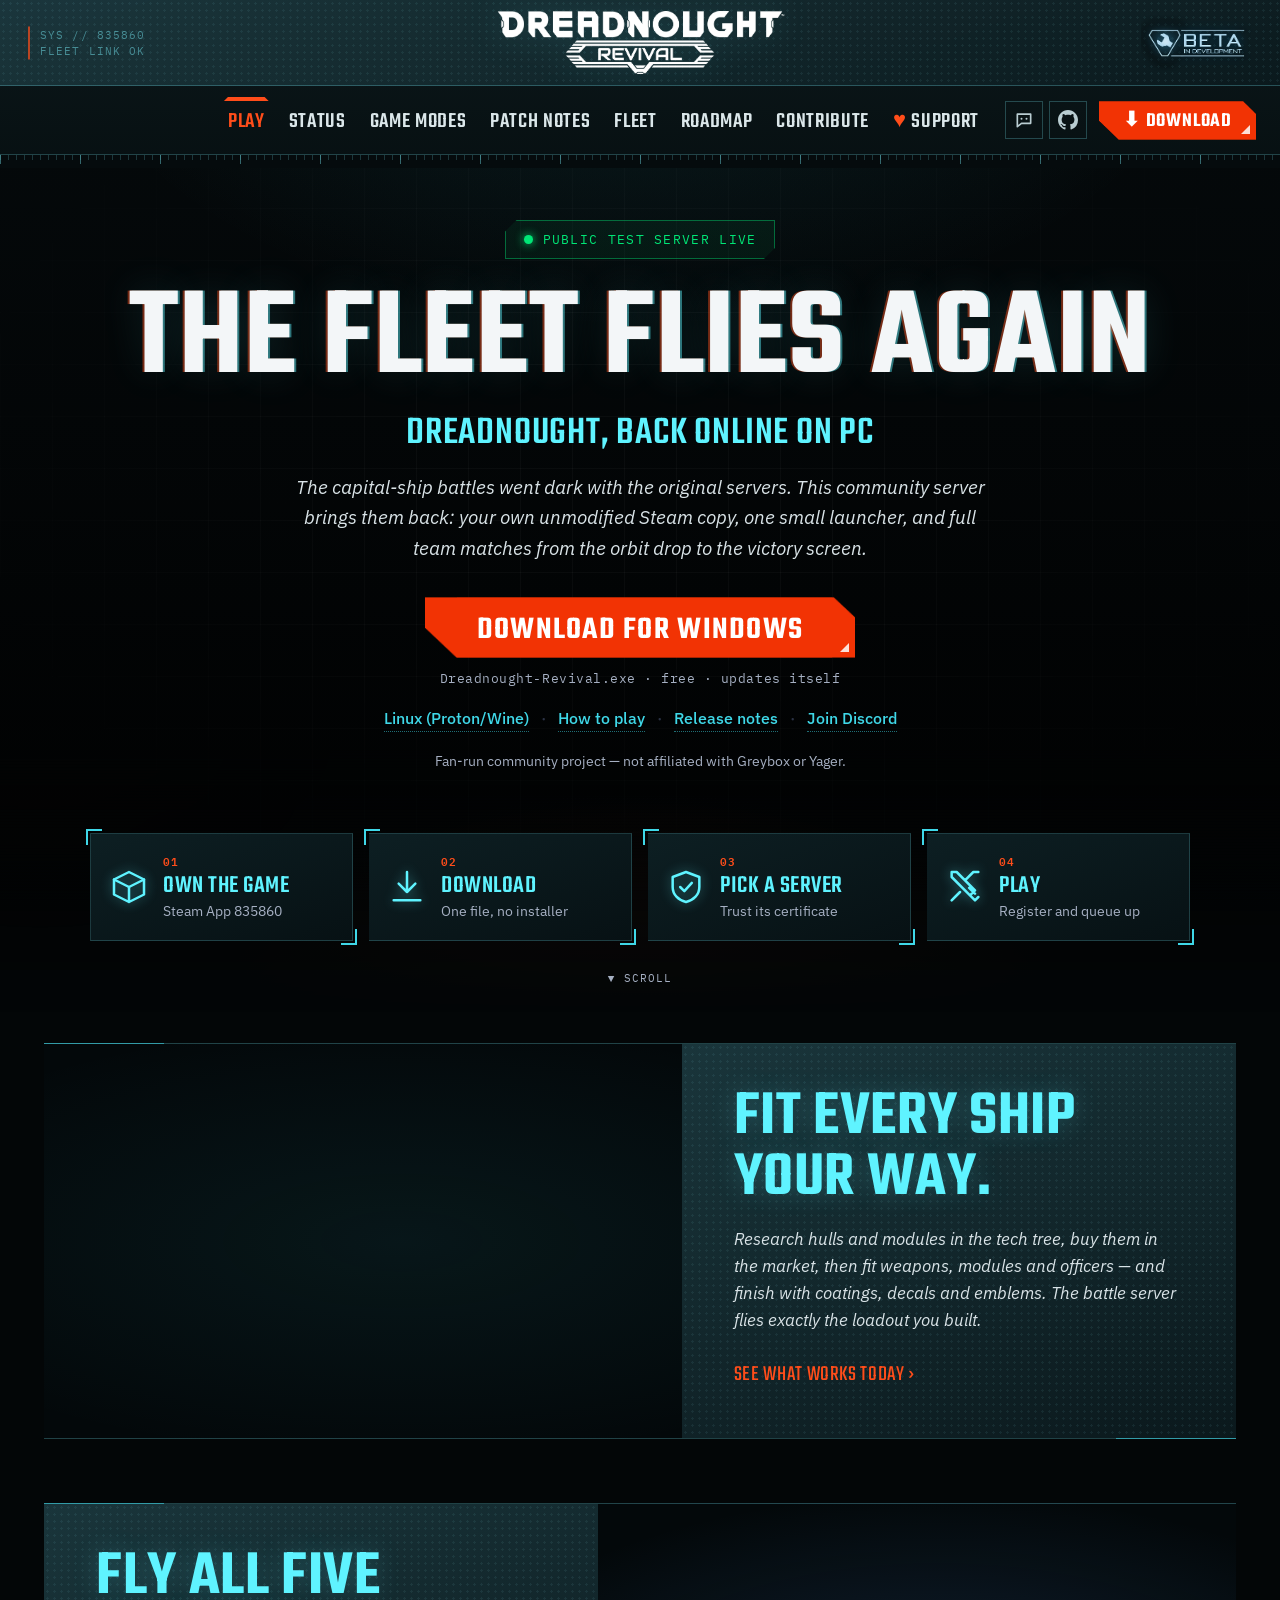
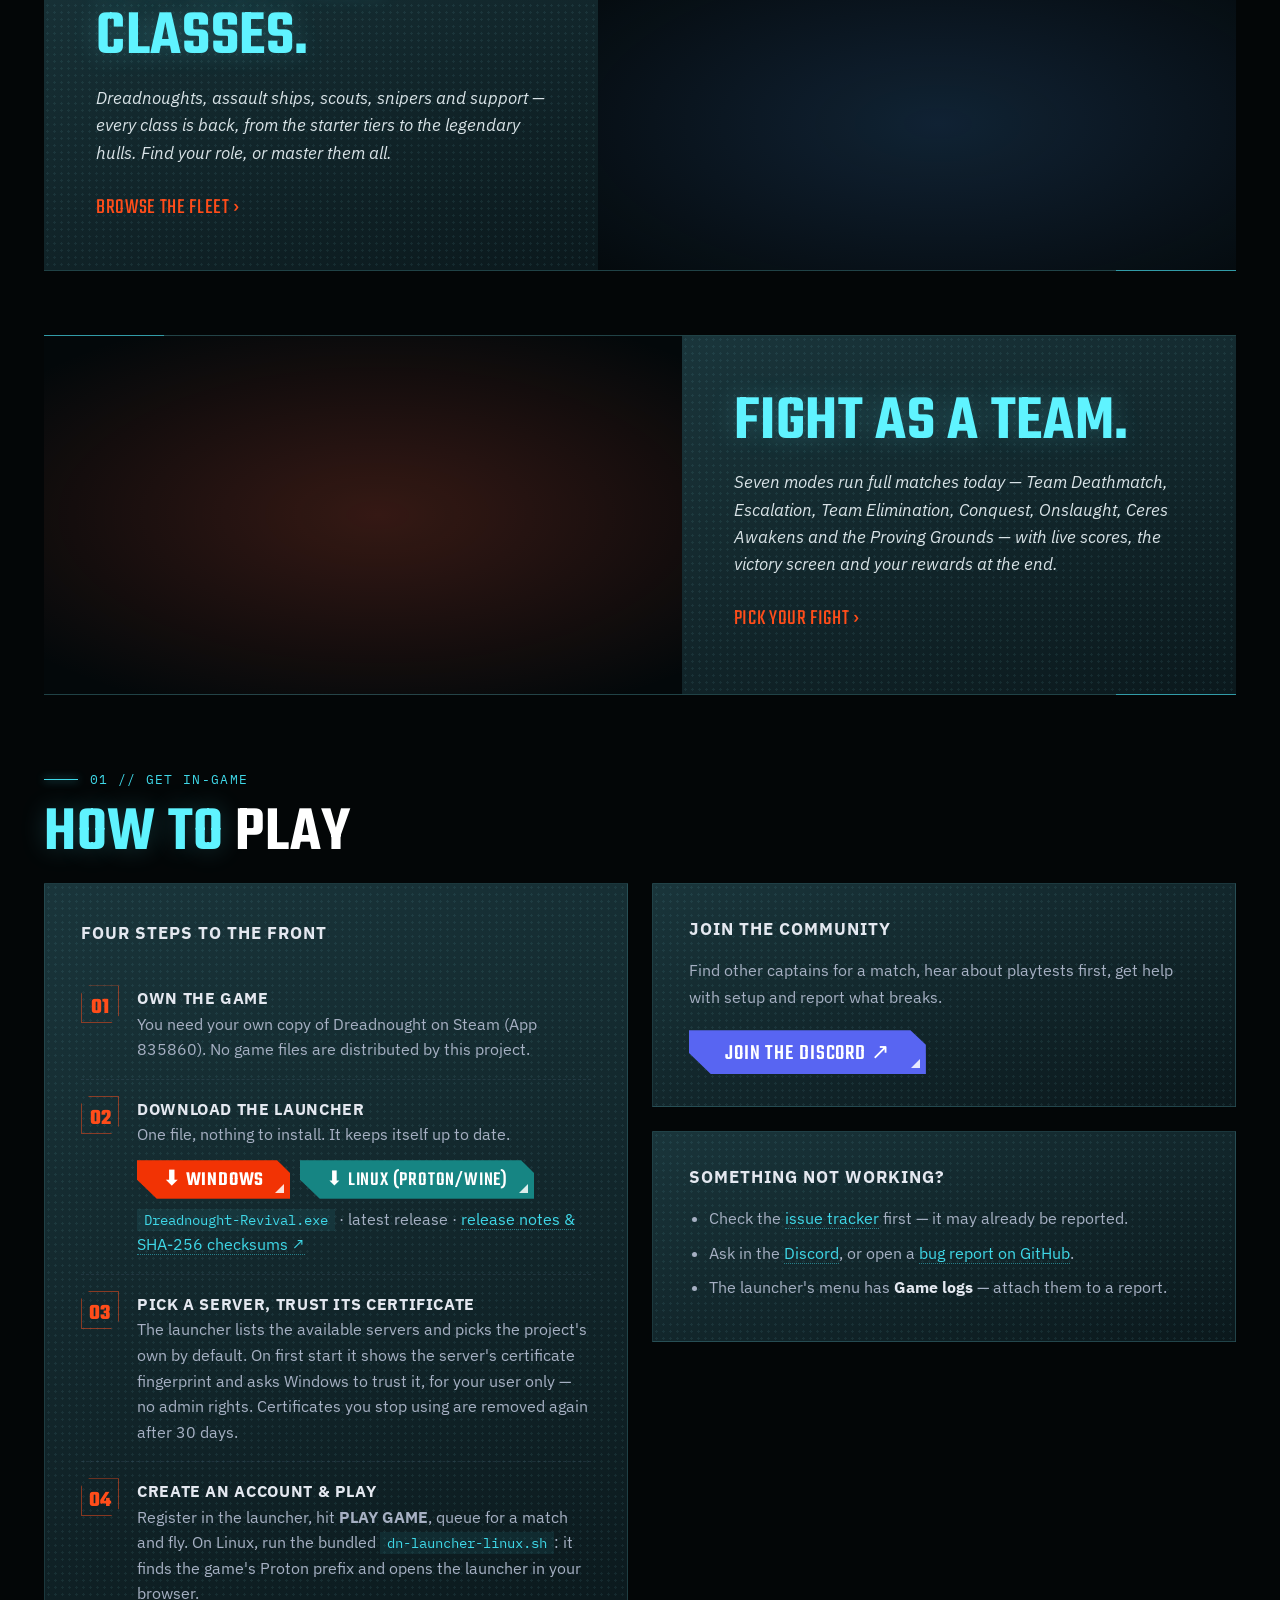
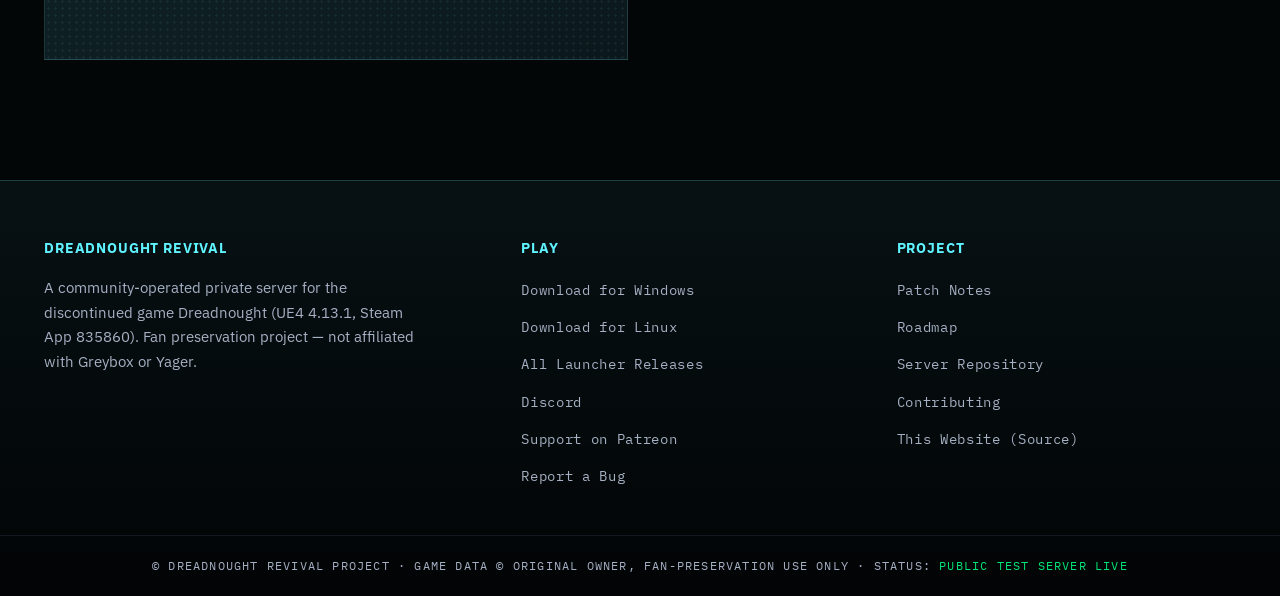
==== commit 97aad026: "assets: use the uploaded asset library - header: the Dreadnought Revival logo (dreadnought-logo_smal" ====
--- a/index.html
+++ b/index.html
@@ -10,7 +10,8 @@
 <meta property="og:type" content="website">
 <meta property="og:image" content="assets/og-image.png">
 <meta name="twitter:card" content="summary_large_image">
-<link rel="icon" type="image/svg+xml" href="assets/favicon.svg">
+<link rel="icon" type="image/png" sizes="64x64" href="assets/dn_favicon.png">
+<link rel="apple-touch-icon" href="assets/DNfavicon.png">
 <link rel="preconnect" href="https://fonts.googleapis.com">
 <link rel="preconnect" href="https://fonts.gstatic.com" crossorigin>
 <link href="https://fonts.googleapis.com/css2?family=Teko:wght@400;500;600;700&amp;family=IBM+Plex+Sans:ital,wght@0,400;0,500;0,600;0,700;1,400&amp;family=IBM+Plex+Mono:wght@400;500;600&amp;display=swap" rel="stylesheet">
@@ -31,15 +32,14 @@
   <div class="brand-row">
     <span class="hud-readout l" aria-hidden="true">SYS // 835860<br>FLEET LINK OK</span>
     <a class="brand-big" href="#top" aria-label="Dreadnought Revival, back to top">
-      <img src="assets/logo.svg" alt="">
-      <span>DREADNOUGHT <em>REVIVAL</em></span>
+      <img src="assets/dreadnought-logo_small.png" srcset="assets/dreadnought-logo_small.png 819w, assets/dreadnought-logo_highres.png 4096w" sizes="290px" width="290" height="63" alt="Dreadnought Revival">
     </a>
-    <span class="hud-readout r" aria-hidden="true">PUBLIC TEST<br>SERVER ONLINE</span>
+    <img class="beta-badge" src="assets/dn_development-logo-beta.png" width="111" height="55" alt="Beta, in development">
   </div>
   <nav class="nav" aria-label="Primary">
-    <a class="brand" href="#top">
-      <img src="assets/logo.svg" alt="Dreadnought Revival logo">
-      <span>DREADNOUGHT <em>REVIVAL</em></span>
+    <a class="brand" href="#top" aria-label="Dreadnought Revival, back to top">
+      <img class="brand-mark" src="assets/dn_favicon.png" width="36" height="36" alt="">
+      <img class="brand-word" src="assets/dreadnought-logo_small.png" width="161" height="35" alt="">
     </a>
     <button class="burger" id="burger" type="button" aria-label="Toggle menu" aria-expanded="false" aria-controls="nav-links"><span class="burger-ico" aria-hidden="true">☰</span> Menu</button>
     <ul class="nav-links" id="nav-links" role="tablist" aria-label="Site sections">
@@ -67,6 +67,7 @@
   <section class="hero" id="top">
     <div class="hero-bg" aria-hidden="true"></div>
     <img class="hero-ship" src="assets/market-images/UI_DreadnoughtM_Morningstar.png" alt="" aria-hidden="true">
+    <img class="hero-beta" src="assets/dn_development-logo-beta.png" width="139" height="69" alt="Beta, in development">
     <div class="status-badge online" id="status-badge"><span class="pulse-dot" aria-hidden="true"></span> <span id="status-text">Public Test Server Live</span></div>
     <h1>The Fleet Flies Again</h1>
     <p class="hero-sub">Dreadnought, back online on PC</p>
--- a/styles.css
+++ b/styles.css
@@ -743,3 +743,51 @@
 /* scrolled header on wide screens: logo only (the name is in the brand row above) */
 @media (min-width:1101px){ header.scrolled .nav .brand span{display:none} }
 @media (min-width:1101px) and (max-width:1220px){ .nav-links button.tab{padding:12px 7px 8px} .nav-cta{padding:11px 18px 8px} }
+
+/* =====================================================================
+   Uploaded asset library (2026-11-06): the Dreadnought Revival logo,
+   the "D" icon, the BETA badge and the button images.
+   ===================================================================== */
+/* header: the Revival logo centred, BETA badge on the right */
+.brand-row{height:86px}
+.brand-big img{display:block;height:63px;width:auto;filter:drop-shadow(0 0 18px rgba(95,243,255,.15))}
+.beta-badge{position:absolute;right:28px;top:50%;transform:translateY(-50%);height:55px;width:auto}
+.hero-beta{display:none;height:64px;width:auto;margin:0 auto 16px}
+
+/* compact bar: the "D" icon; the wordmark only where the bar has room */
+.nav .brand img{width:auto;height:36px;filter:none}
+.nav .brand .brand-mark{border:1px solid var(--hud-line)}
+.nav .brand .brand-word{display:none;height:34px}
+
+/* buttons: the uploaded button images as a border image, so the cut
+   top-right corner and the long bottom-left slant keep their angle at
+   any width (slices measured from the 550x141 PNGs: 46px corner cut,
+   68px slant) */
+.btn,.nav-cta{
+  clip-path:polygon(0 0,calc(100% - .7em) 0,100% 33%,100% 100%,1em 100%,0 52%);
+  border-style:solid;border-color:transparent;border-width:0;
+}
+.btn-primary,.btn-ghost,.btn-dim,.nav-cta{
+  clip-path:none;background:none;box-shadow:none;color:#fff;
+  border-image-source:url("assets/button.png");
+  border-image-slice:0 50 0 70 fill;
+  border-image-width:0 .72em 0 1em;
+  border-image-repeat:stretch;
+  transition:filter .2s,transform .2s;
+}
+.btn-primary:hover,.nav-cta:hover{border-image-source:url("assets/button-hover.png");box-shadow:none;filter:drop-shadow(0 0 14px rgba(242,51,4,.45))}
+.btn-ghost{border-image-source:url("assets/button-aqua.png");color:#fff}
+.btn-ghost:hover{border-image-source:url("assets/button-aqua-hover.png");box-shadow:none;filter:drop-shadow(0 0 14px rgba(22,133,131,.5))}
+.btn-dim{border-image-source:url("assets/btn-submit-gray.png");color:#e4e8f0}
+.btn-ghost::after,.btn-dim::after{border-bottom-color:rgba(255,255,255,.85)}
+.btn-discord:hover,.btn-patreon:hover{box-shadow:none;filter:brightness(1.12)}
+
+@media (max-width:1100px){
+  .hero-beta{display:block}
+  .nav .brand .brand-mark{display:none}
+  .nav .brand .brand-word{display:block}
+}
+@media (max-width:700px){
+  .nav .brand .brand-mark{display:block}
+  .nav .brand .brand-word{display:none}
+}
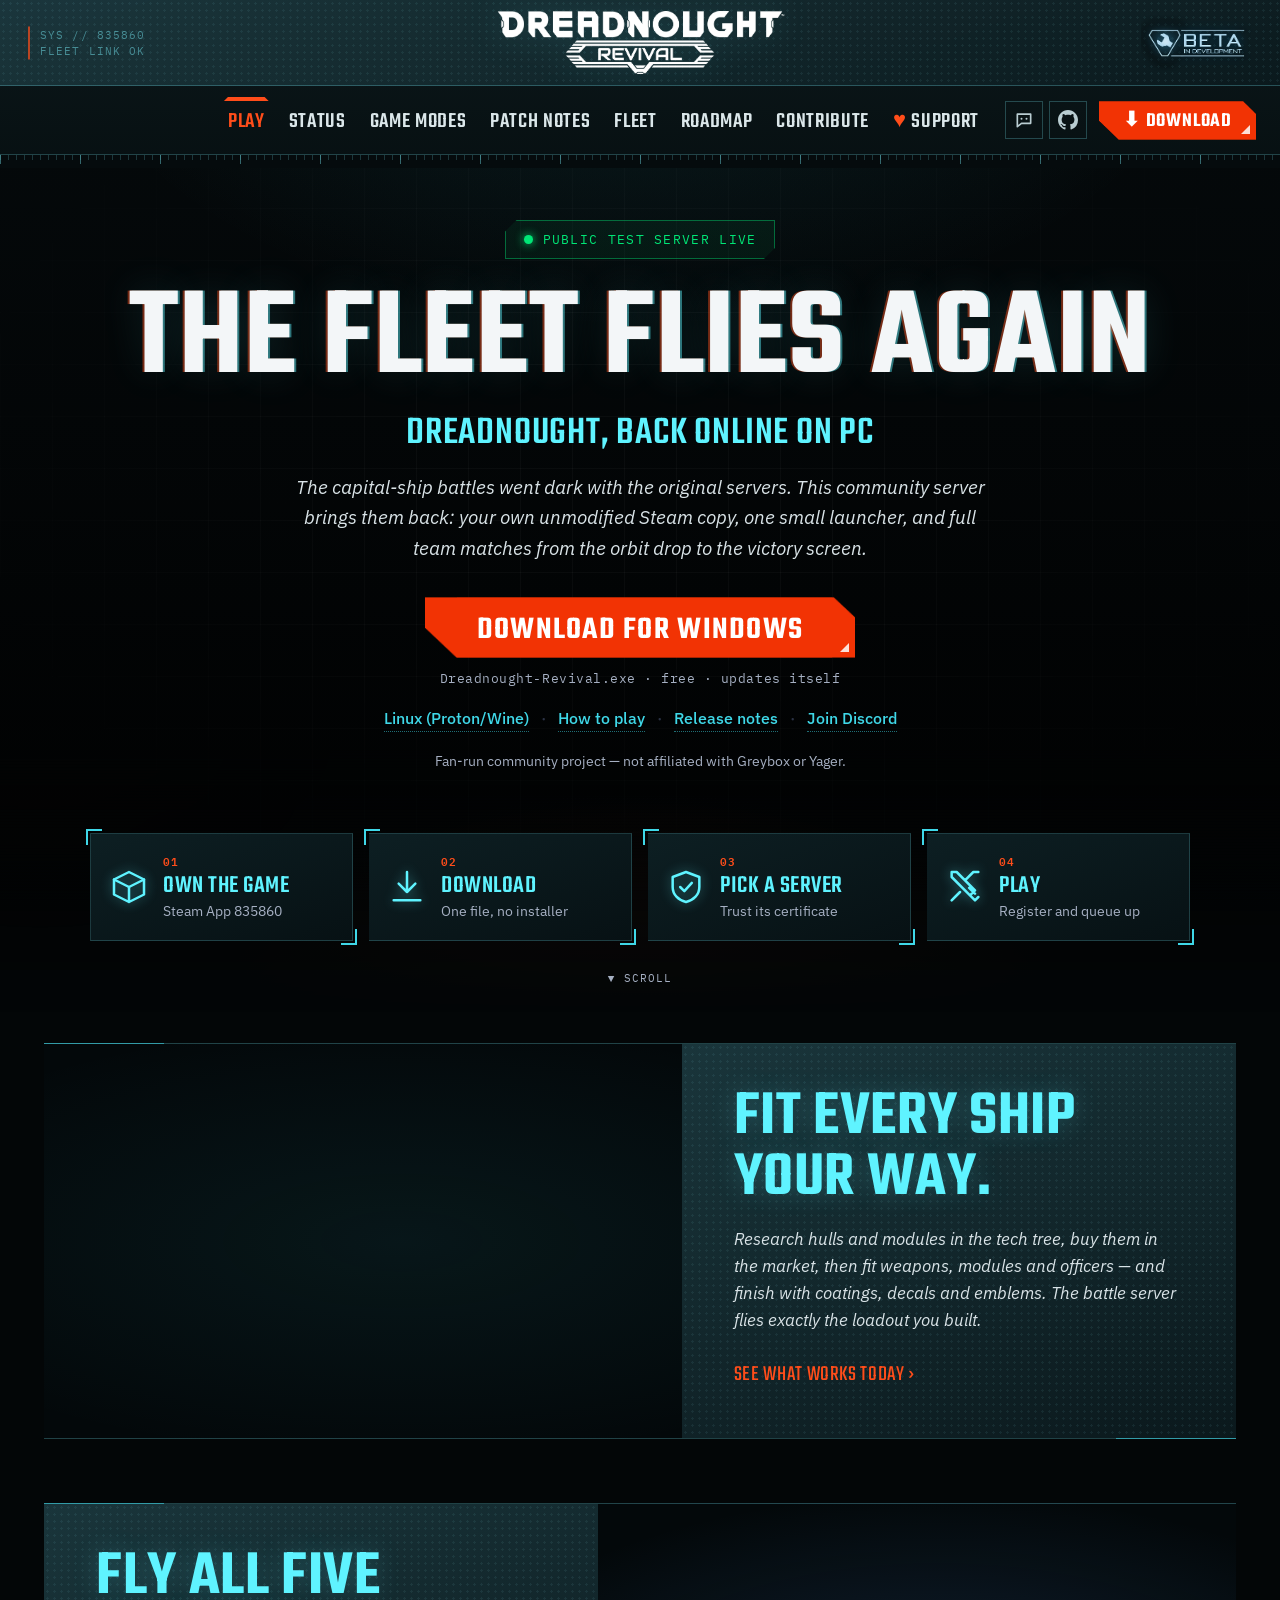
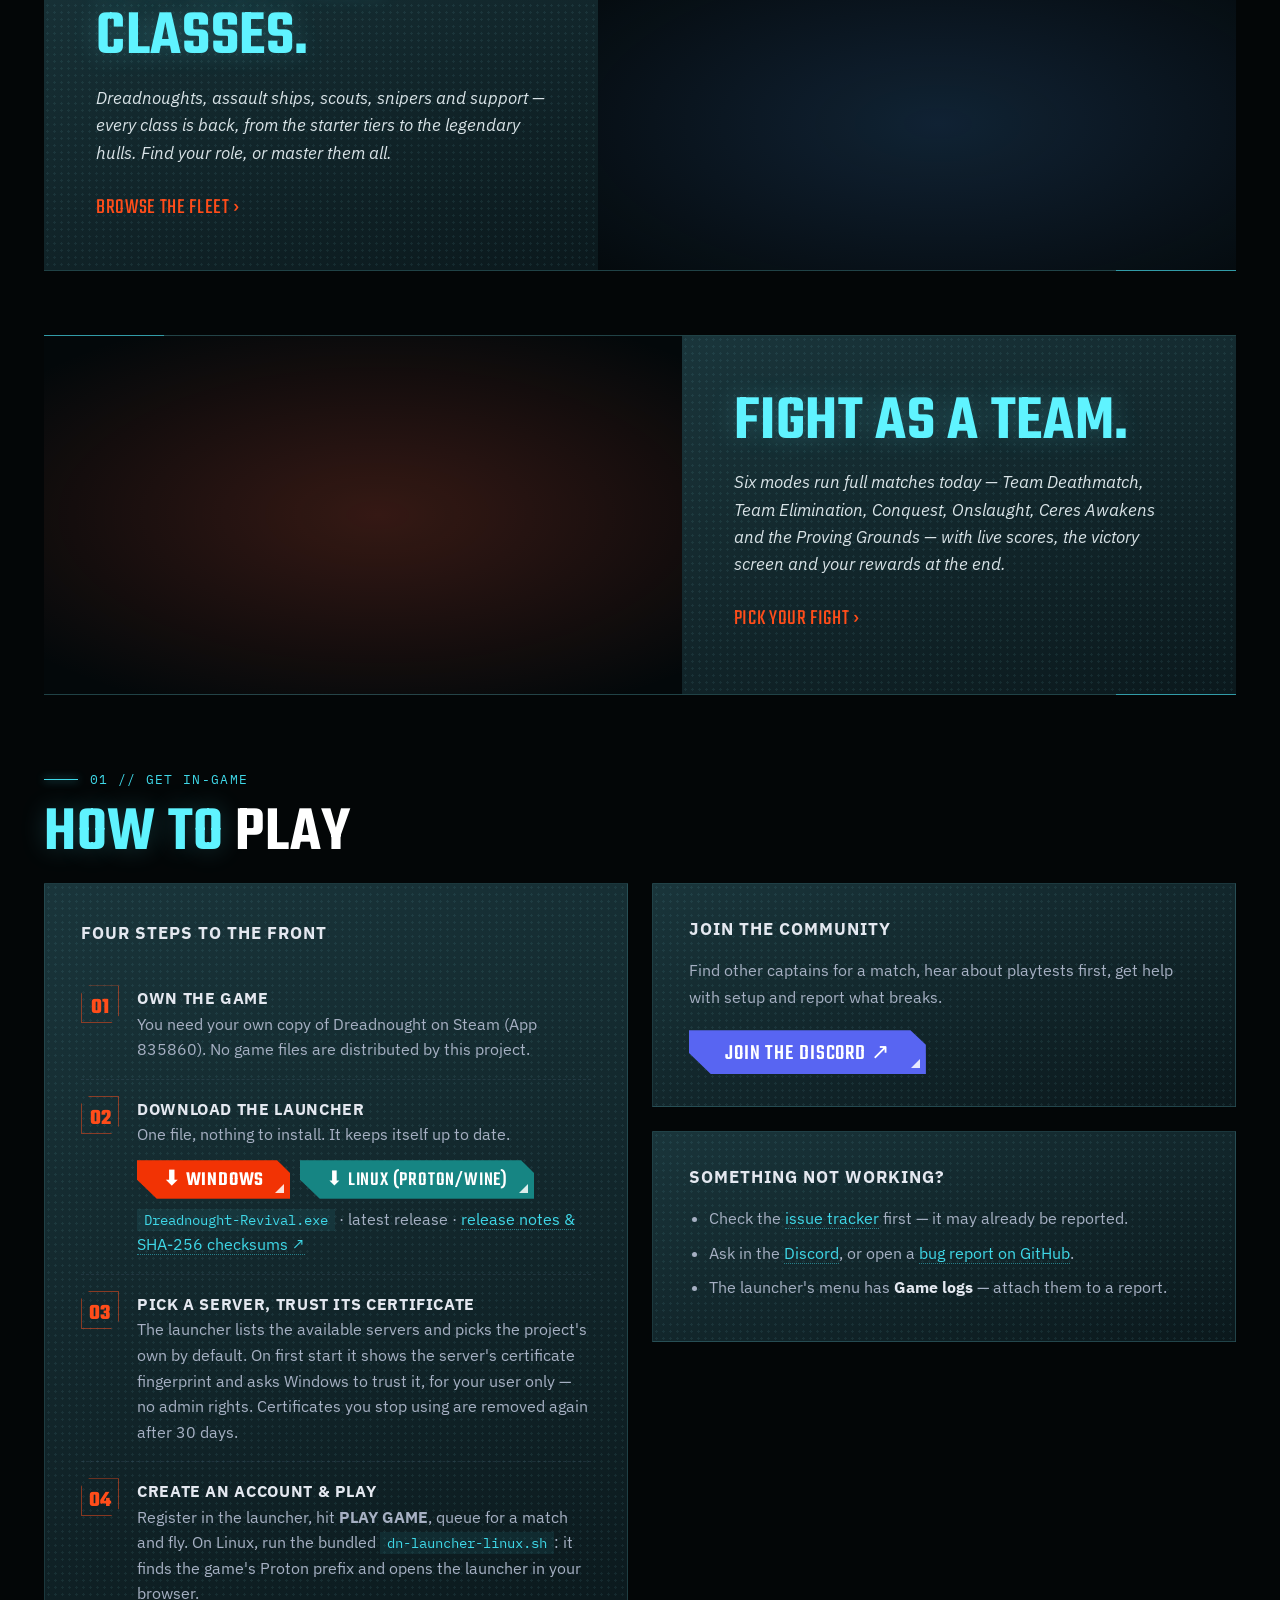
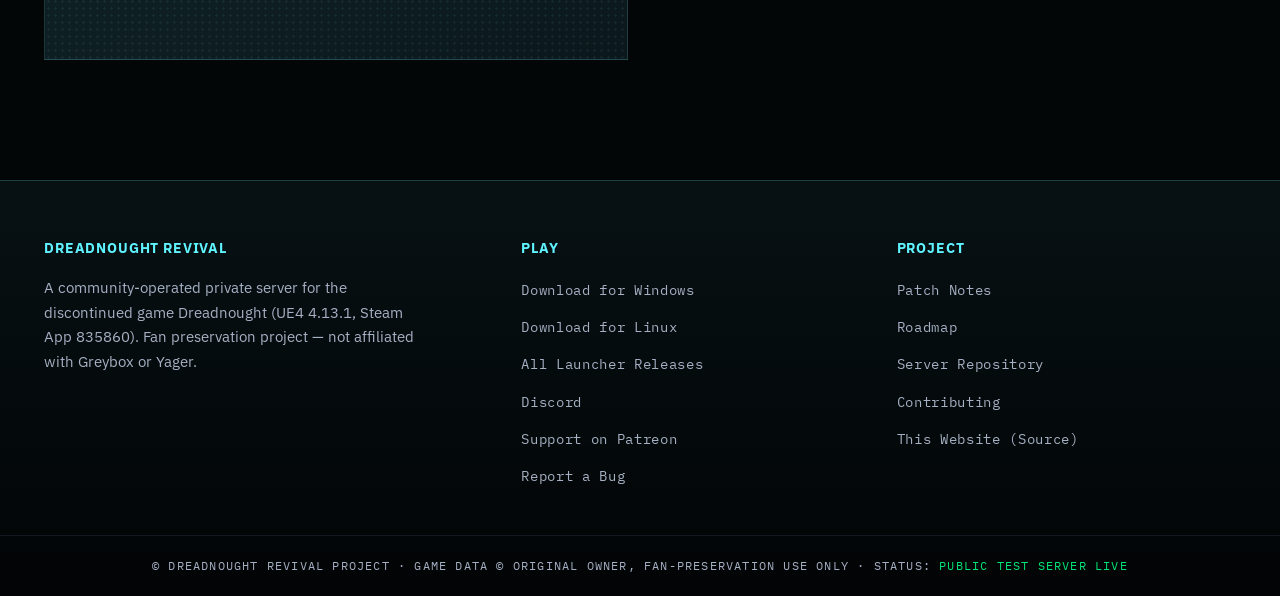
==== commit 3afe8e13: "mark escalation off the queues on the modes tab" ====
--- a/index.html
+++ b/index.html
@@ -4,7 +4,7 @@
 <meta charset="UTF-8">
 <meta name="viewport" content="width=device-width, initial-scale=1.0">
 <title>DREADNOUGHT REVIVAL — Community Private Server</title>
-<meta name="description" content="A community-operated private server reviving Dreadnought (UE4, Steam 835860). Unmodified client, emulated backend, full matches in seven game modes.">
+<meta name="description" content="A community-operated private server reviving Dreadnought (UE4, Steam 835860). Unmodified client, emulated backend, full matches in six game modes.">
 <meta property="og:title" content="Dreadnought Revival — Community Private Server">
 <meta property="og:description" content="Play the discontinued space-combat game Dreadnought again on a community-run private server. Unmodified client, server-side emulation, one launcher.">
 <meta property="og:type" content="website">
@@ -128,7 +128,7 @@
       </div>
       <div class="banner-text">
         <h2>Fight as a team.</h2>
-        <p>Seven modes run full matches today — Team Deathmatch, Escalation, Team Elimination, Conquest, Onslaught, Ceres Awakens and the Proving Grounds — with live scores, the victory screen and your rewards at the end.</p>
+        <p>Six modes run full matches today — Team Deathmatch, Team Elimination, Conquest, Onslaught, Ceres Awakens and the Proving Grounds — with live scores, the victory screen and your rewards at the end.</p>
         <a class="banner-link" href="#modes">Pick your fight ›</a>
       </div>
     </article>
@@ -192,7 +192,7 @@
     <div class="status-stats reveal" aria-label="Project stats">
       <div><div class="num">7</div><div class="lbl">Backend Services</div></div>
       <div><div class="num">0</div><div class="lbl">Client Mods Required</div></div>
-      <div><div class="num">7</div><div class="lbl">Game Modes Live</div></div>
+      <div><div class="num">6</div><div class="lbl">Game Modes Live</div></div>
       <div><div class="num">1</div><div class="lbl">Launcher Install</div></div>
     </div>
     <div class="briefing-grid">
@@ -267,7 +267,7 @@
     <p class="sec-lead reveal">Every mode below plays a full match on the public test server — orbit drop, your own fitted ships, scores and the victory screen. Matches size themselves to who is queued.</p>
     <ul class="mode-list">
       <li class="panel reveal"><b>Team Deathmatch</b><span>Pick your fitted ship and fly straight into the team fight. Turbo TDM variant included.</span></li>
-      <li class="panel reveal"><b>Escalation</b><span>Fighters-first TDM: bigger ship classes unlock as your match score grows, and a lost ship costs you two levels. Queued from the Proving Grounds button.</span></li>
+      <li class="panel reveal exp"><b>Escalation <em>off the queues</em></b><span>Fighters-first TDM: bigger ship classes unlock as your match score grows. Not currently offered — it ran from the Proving Grounds button.</span></li>
       <li class="panel reveal"><b>Team Elimination</b><span>Best of three rounds; a lost ship sends you back out in a fighter.</span></li>
       <li class="panel reveal"><b>Conquest</b><span>Capture points and claim territory, played by the original rules.</span></li>
       <li class="panel reveal"><b>Onslaught</b><span>Destroy the enemy command ship, with its abilities working.</span></li>
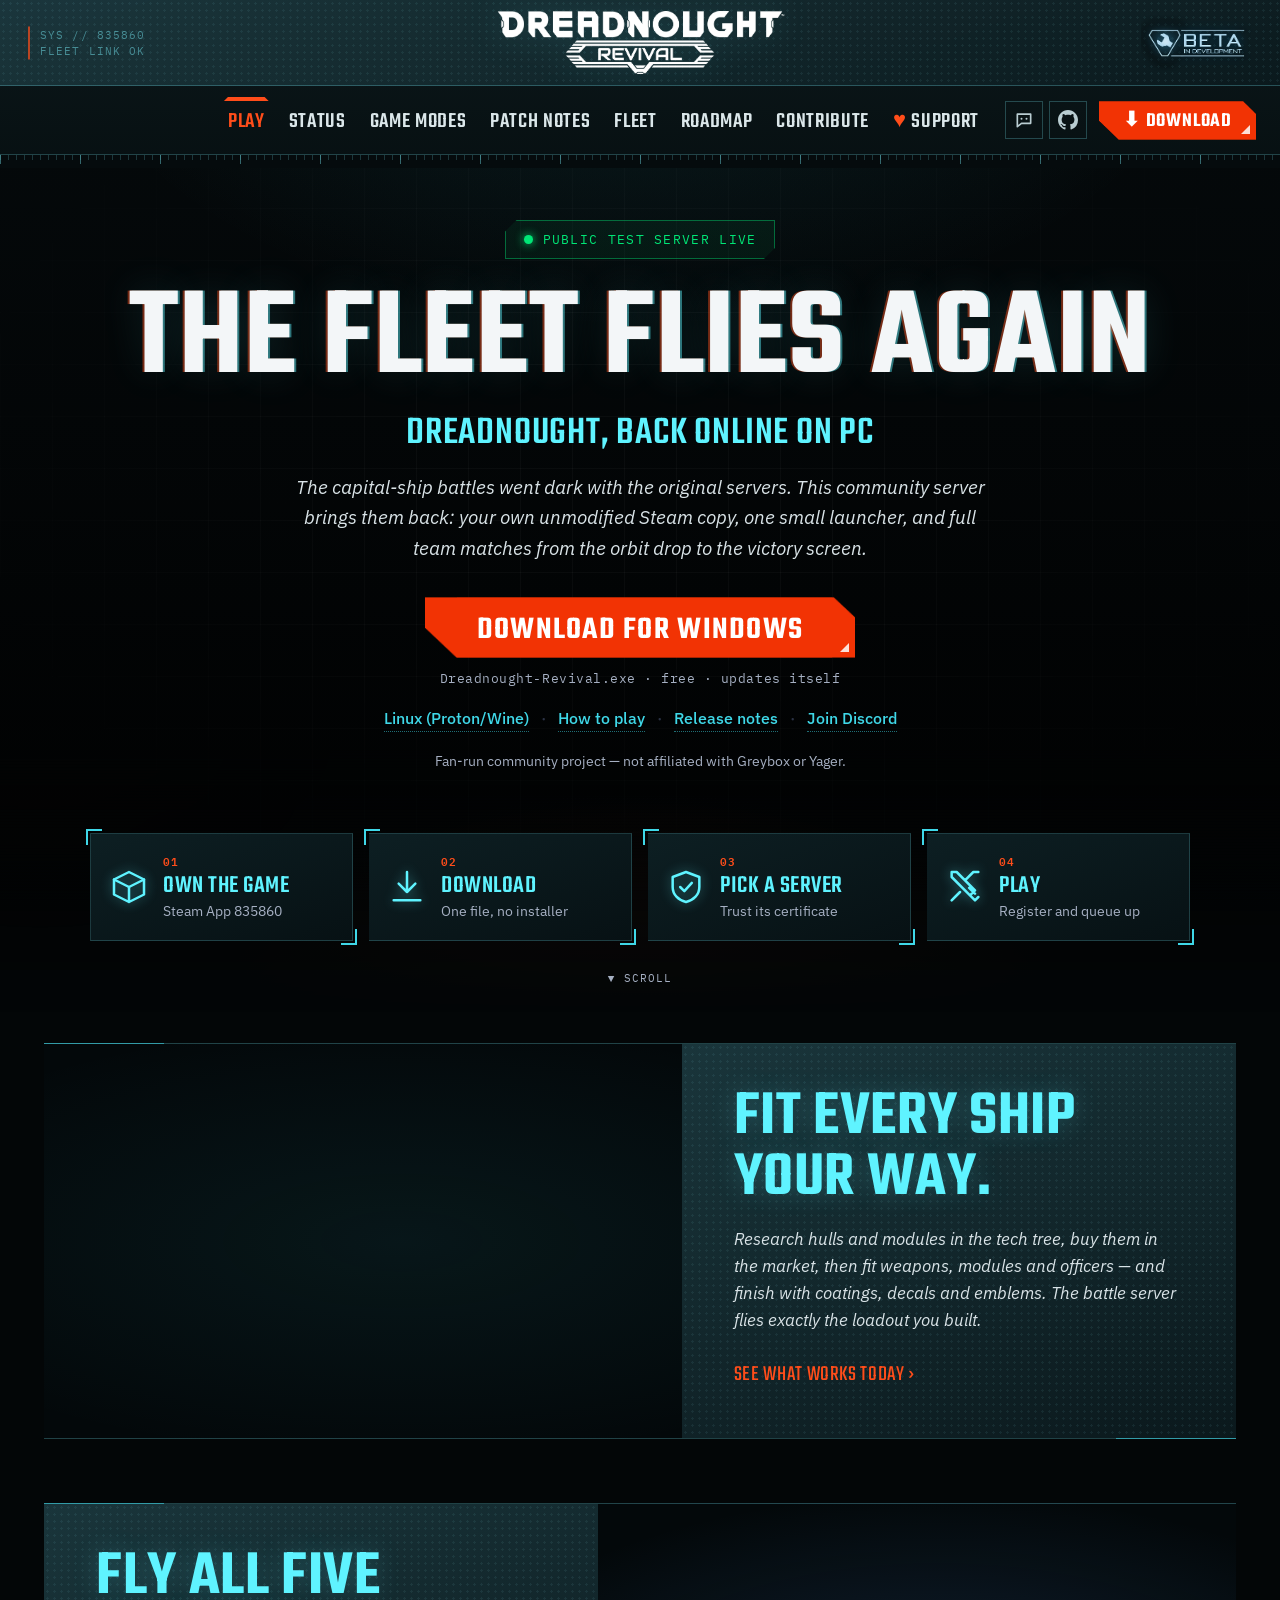
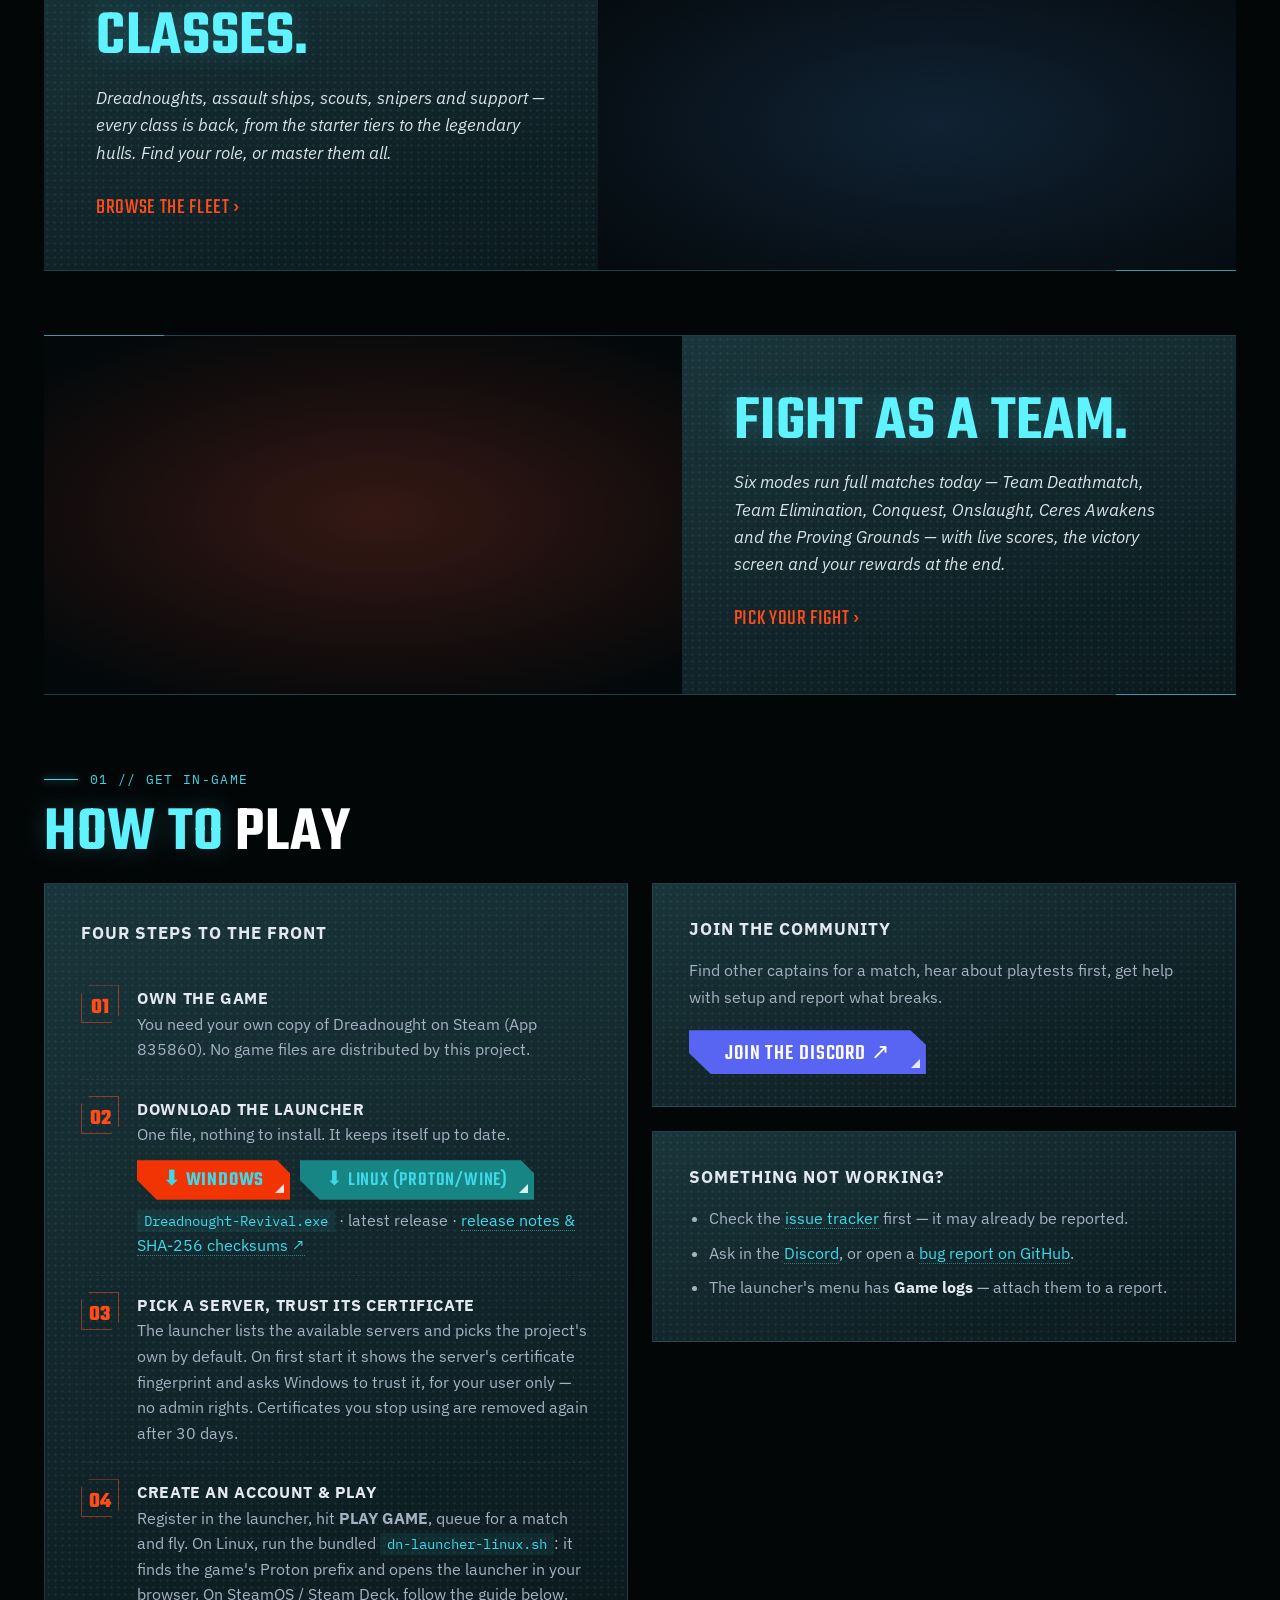
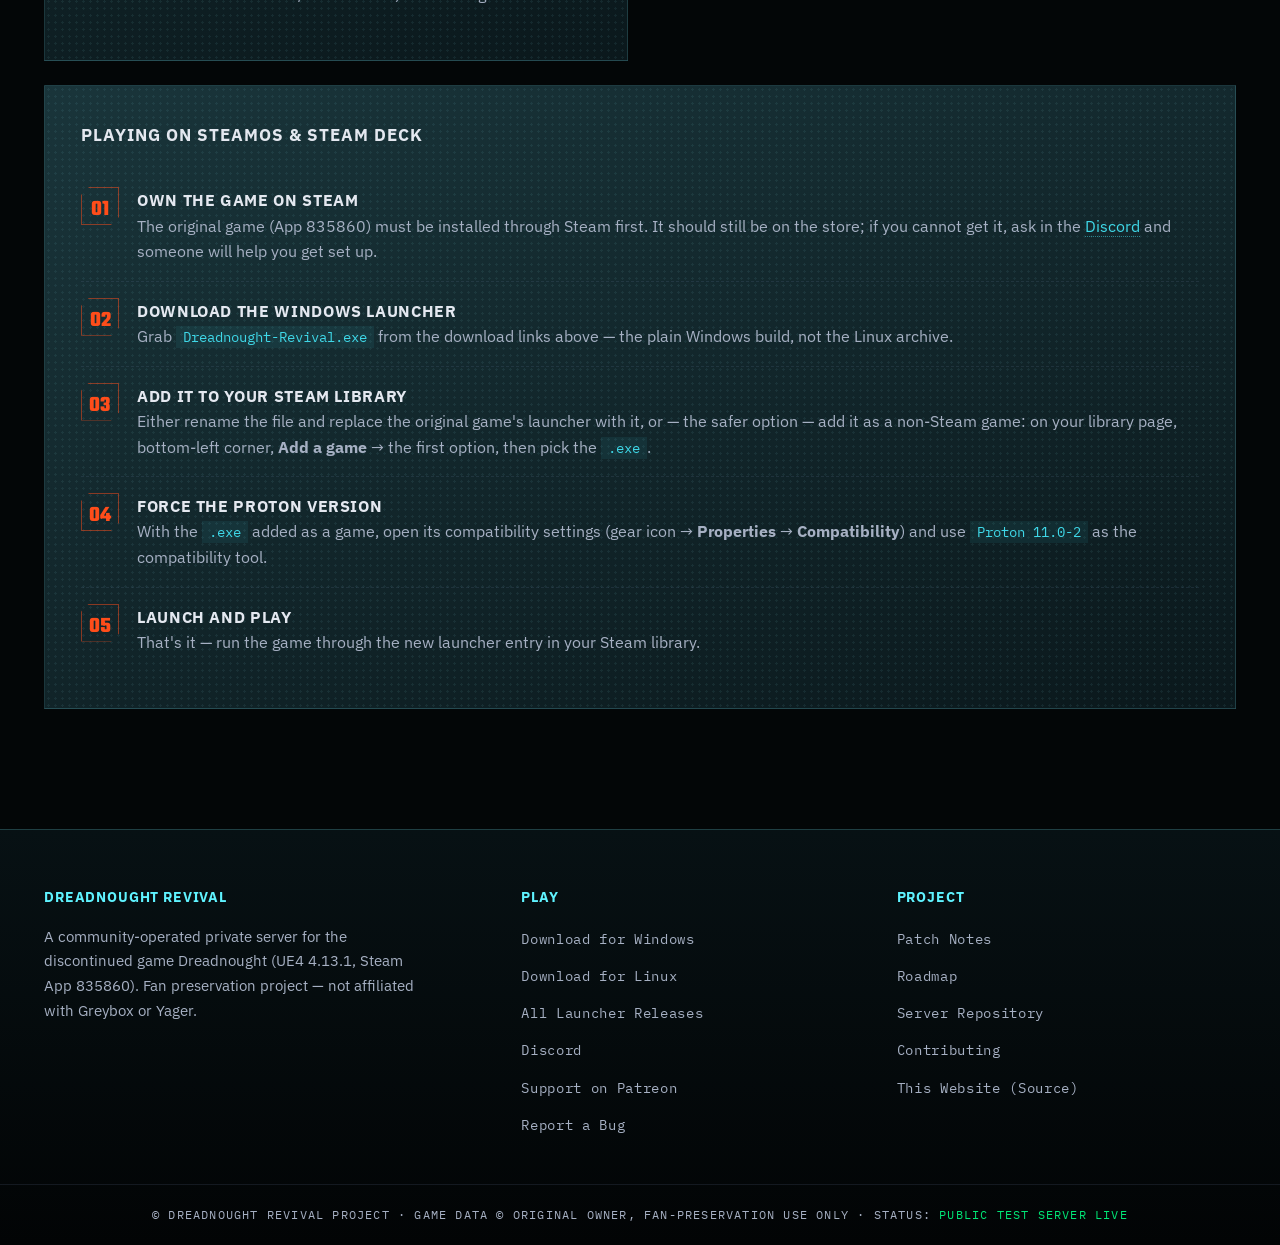
==== commit c11ee1e0: "add steamos and steam deck guide to the play tab" ====
--- a/index.html
+++ b/index.html
@@ -164,7 +164,7 @@
         </div>
         <div class="step">
           <div class="n">04</div>
-          <div><h4>Create an account &amp; play</h4><p>Register in the launcher, hit <strong>PLAY GAME</strong>, queue for a match and fly. On Linux, run the bundled <code>dn-launcher-linux.sh</code>: it finds the game's Proton prefix and opens the launcher in your browser.</p></div>
+          <div><h4>Create an account &amp; play</h4><p>Register in the launcher, hit <strong>PLAY GAME</strong>, queue for a match and fly. On Linux, run the bundled <code>dn-launcher-linux.sh</code>: it finds the game's Proton prefix and opens the launcher in your browser. On SteamOS / Steam Deck, follow the guide below.</p></div>
         </div>
       </div>
       <div class="side-stack">
@@ -181,6 +181,29 @@
             <li>The launcher's menu has <strong>Game logs</strong> — attach them to a report.</li>
           </ul>
         </div>
+      </div>
+    </div>
+    <div class="panel steps reveal play-extra" aria-labelledby="steamos-h">
+      <h3 id="steamos-h">Playing on SteamOS &amp; Steam Deck</h3>
+      <div class="step">
+        <div class="n">01</div>
+        <div><h4>Own the game on Steam</h4><p>The original game (App 835860) must be installed through Steam first. It should still be on the store; if you cannot get it, ask in the <a href="https://discord.gg/dreadnought" target="_blank" rel="noopener">Discord</a> and someone will help you get set up.</p></div>
+      </div>
+      <div class="step">
+        <div class="n">02</div>
+        <div><h4>Download the Windows launcher</h4><p>Grab <code>Dreadnought-Revival.exe</code> from the download links above — the plain Windows build, not the Linux archive.</p></div>
+      </div>
+      <div class="step">
+        <div class="n">03</div>
+        <div><h4>Add it to your Steam library</h4><p>Either rename the file and replace the original game's launcher with it, or — the safer option — add it as a non-Steam game: on your library page, bottom-left corner, <strong>Add a game</strong> → the first option, then pick the <code>.exe</code>.</p></div>
+      </div>
+      <div class="step">
+        <div class="n">04</div>
+        <div><h4>Force the Proton version</h4><p>With the <code>.exe</code> added as a game, open its compatibility settings (gear icon → <strong>Properties</strong> → <strong>Compatibility</strong>) and use <code>Proton 11.0-2</code> as the compatibility tool.</p></div>
+      </div>
+      <div class="step">
+        <div class="n">05</div>
+        <div><h4>Launch and play</h4><p>That's it — run the game through the new launcher entry in your Steam library.</p></div>
       </div>
     </div>
   </section>
--- a/styles.css
+++ b/styles.css
@@ -782,6 +782,11 @@
 .btn-ghost::after,.btn-dim::after{border-bottom-color:rgba(255,255,255,.85)}
 .btn-discord:hover,.btn-patreon:hover{box-shadow:none;filter:brightness(1.12)}
 
+/* ---------- play panel: SteamOS / Steam Deck guide ---------- */
+.play-extra{margin-top:24px}
+.steps a{color:var(--cyan);text-decoration:none;border-bottom:1px dotted rgba(63,216,232,.5)}
+.steps a:hover{color:#fff}
+
 @media (max-width:1100px){
   .hero-beta{display:block}
   .nav .brand .brand-mark{display:none}
